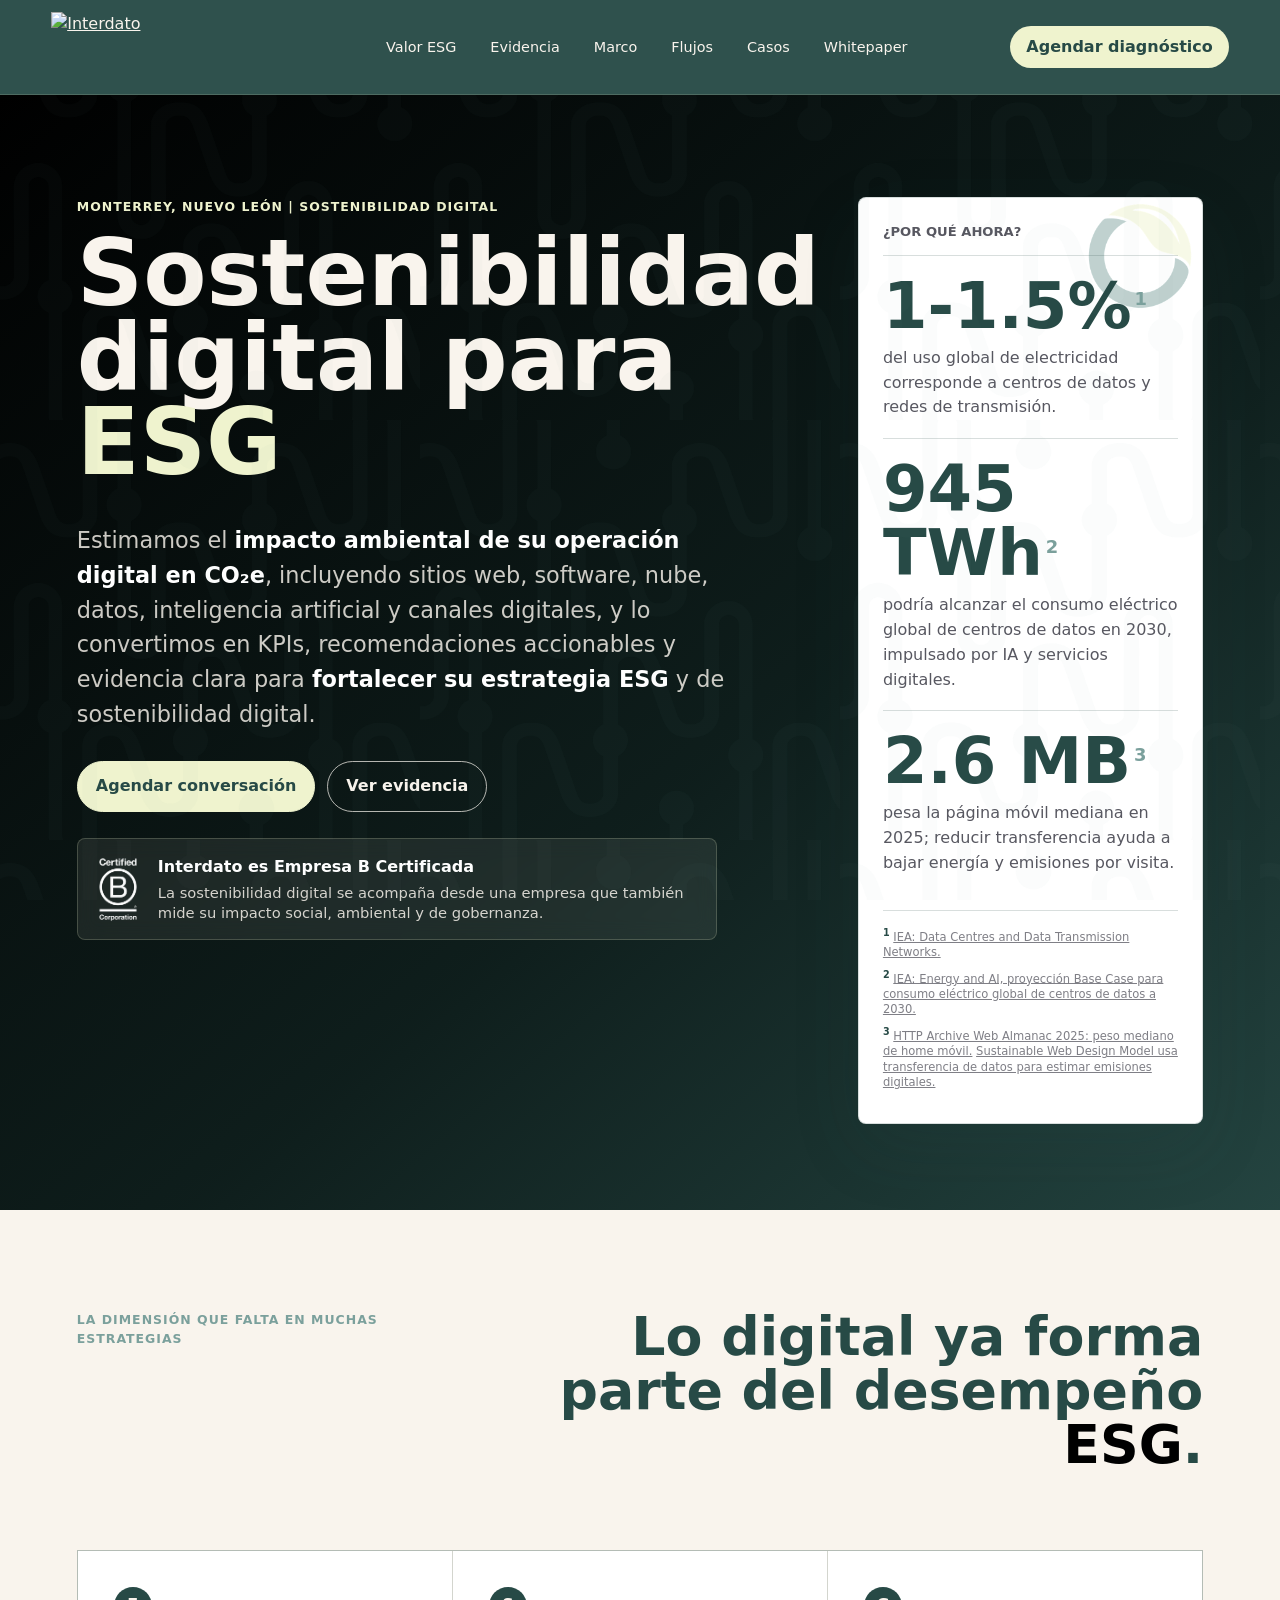
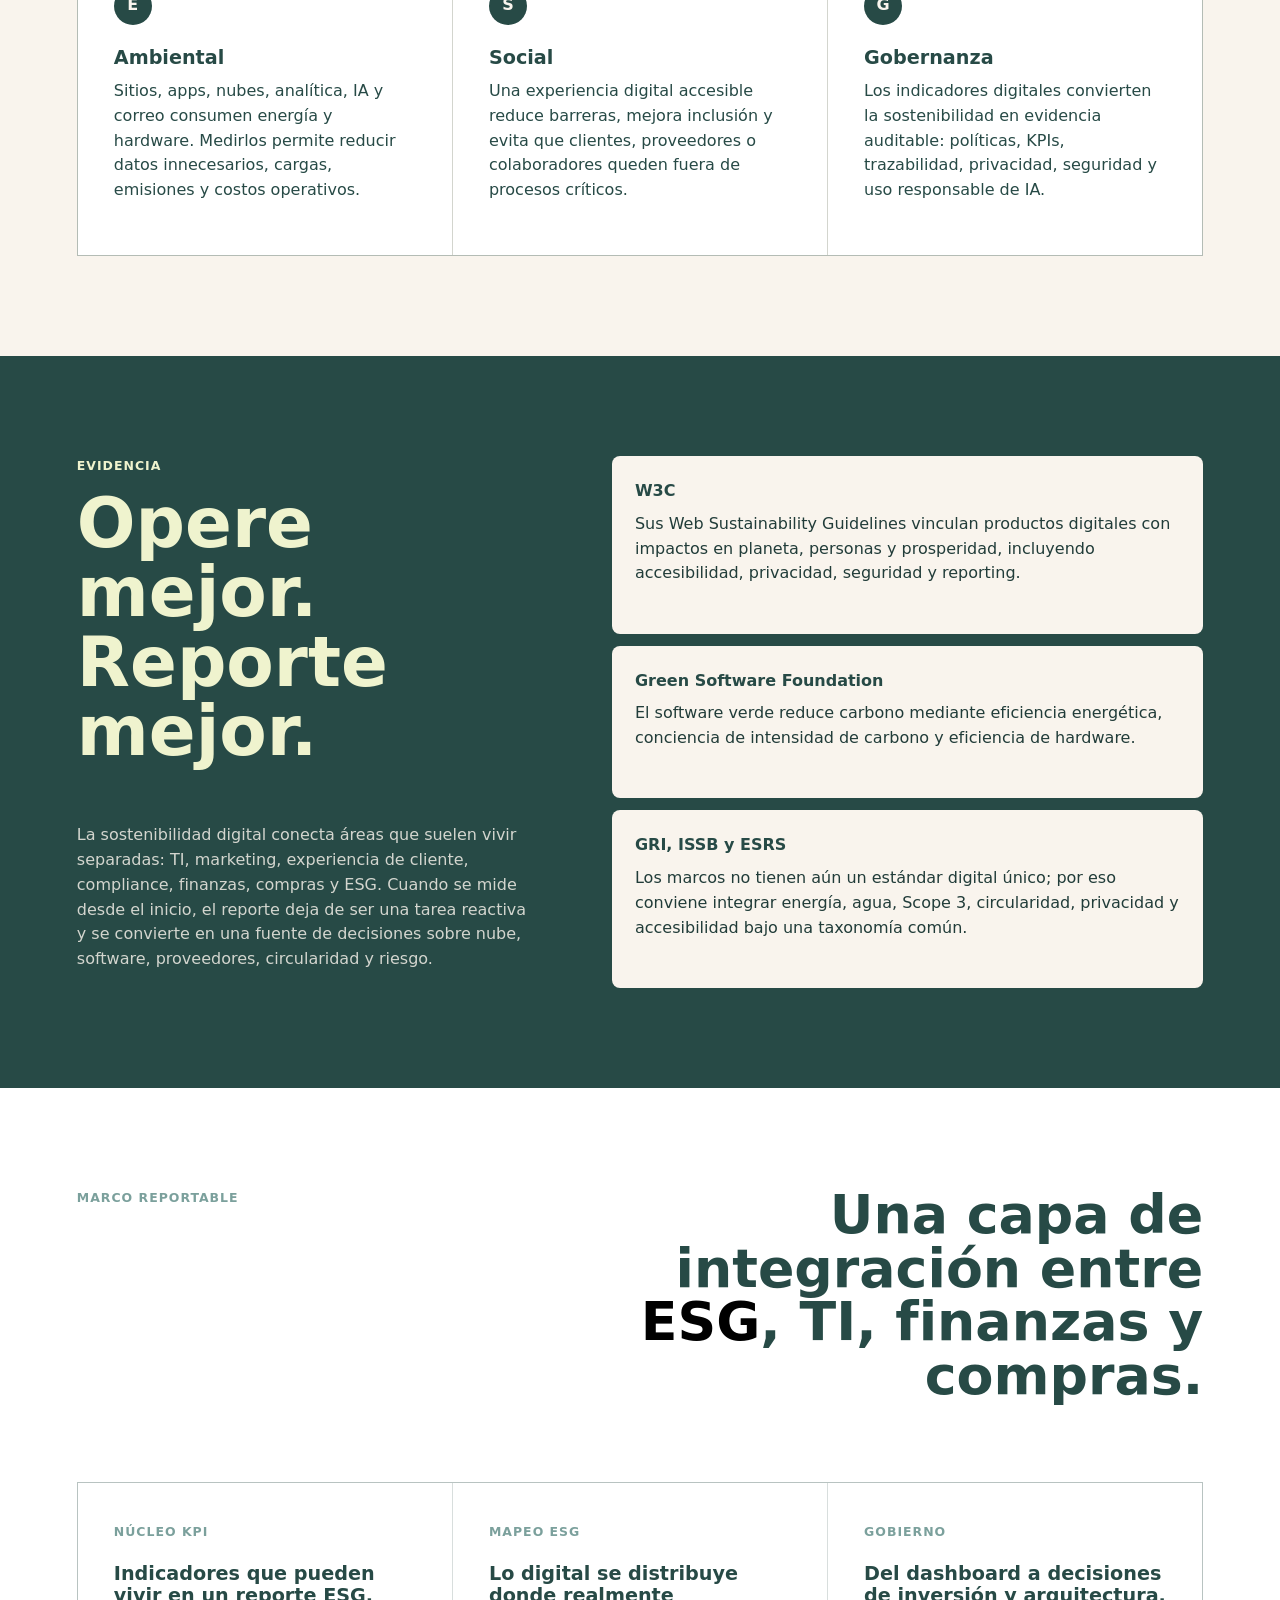
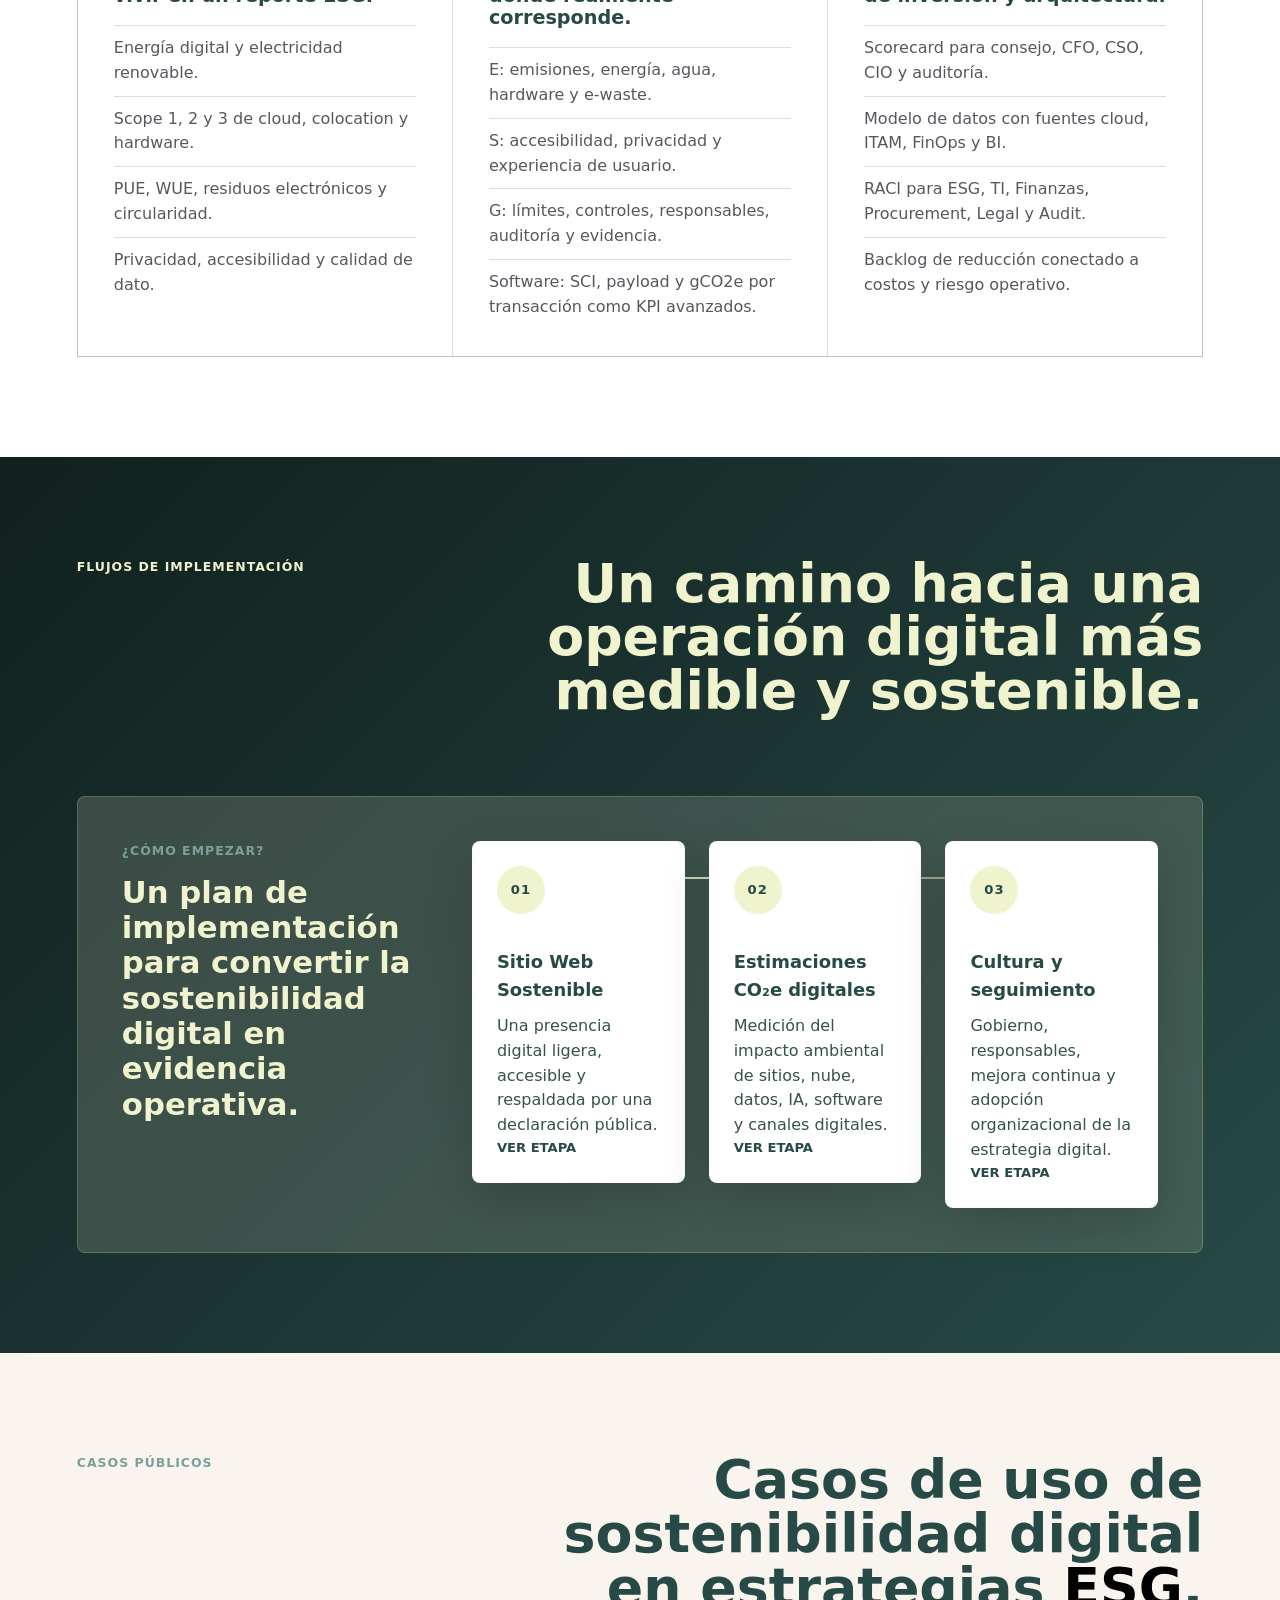
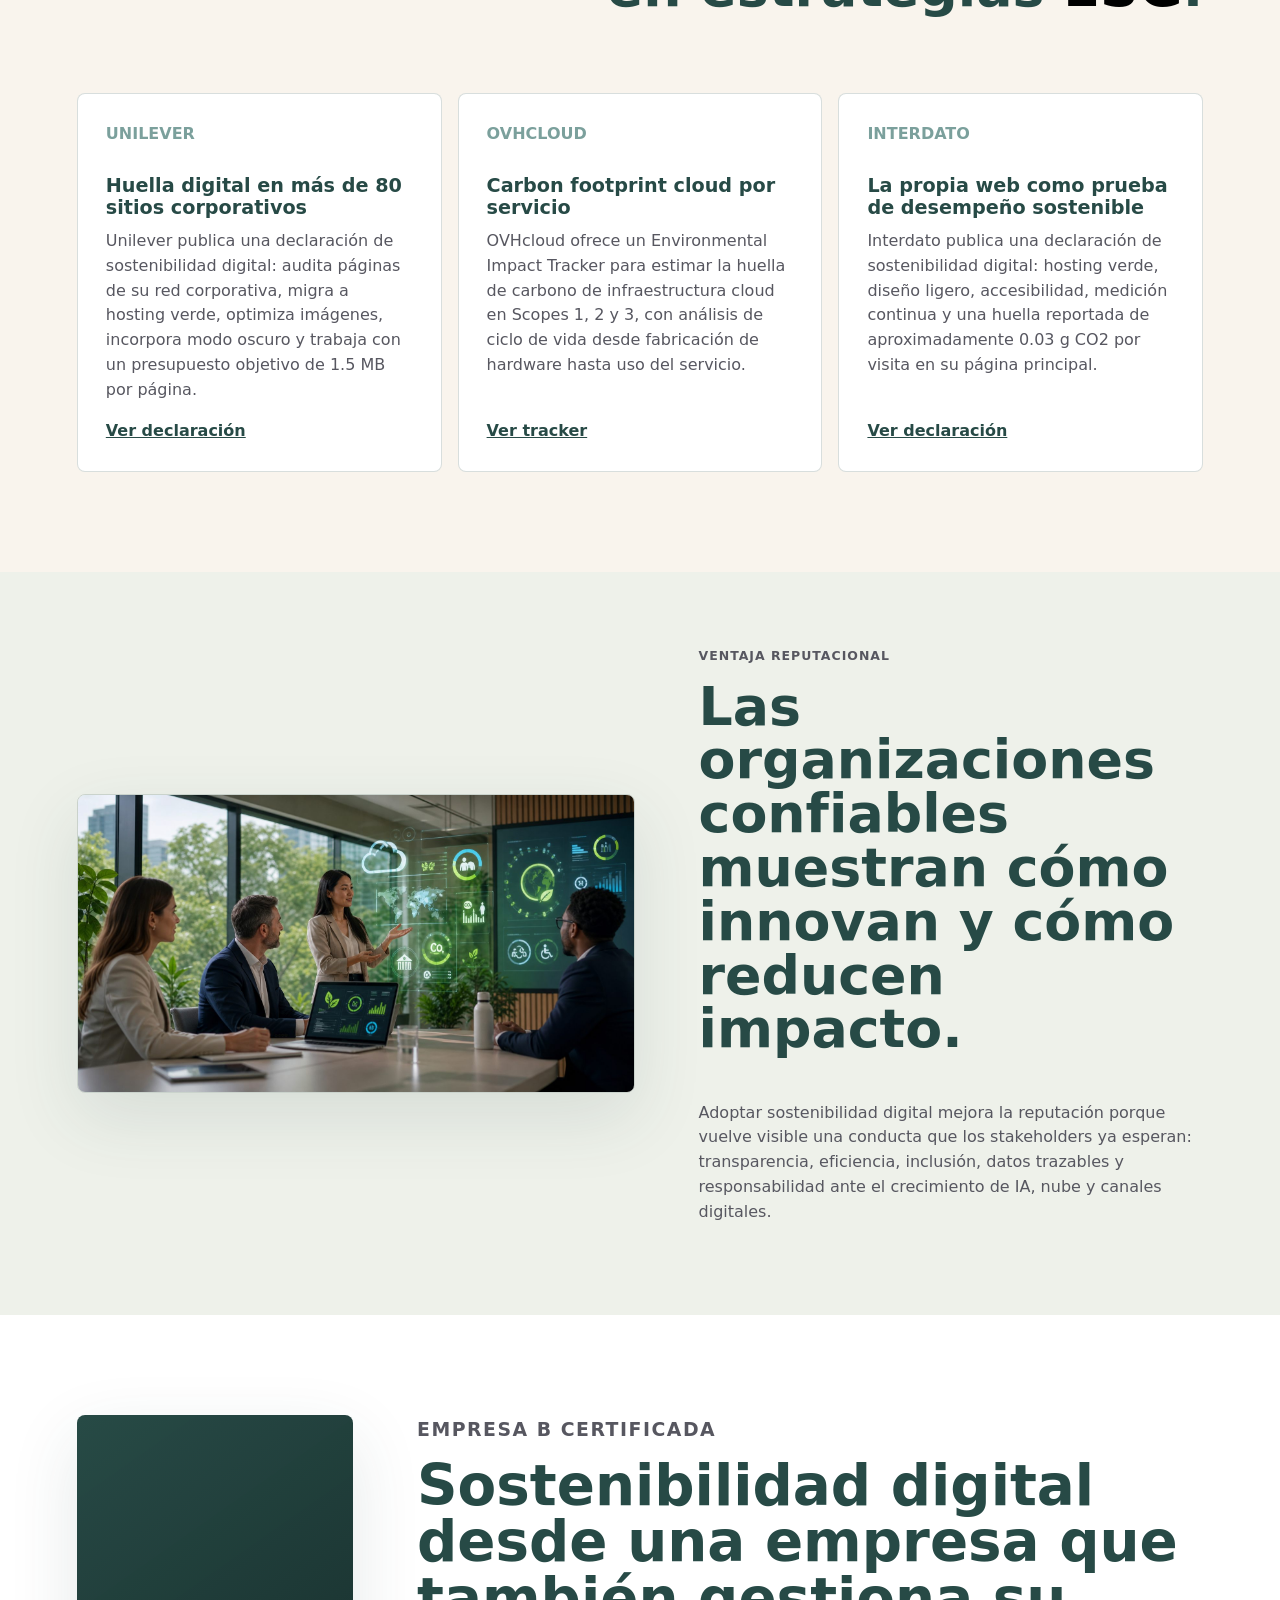
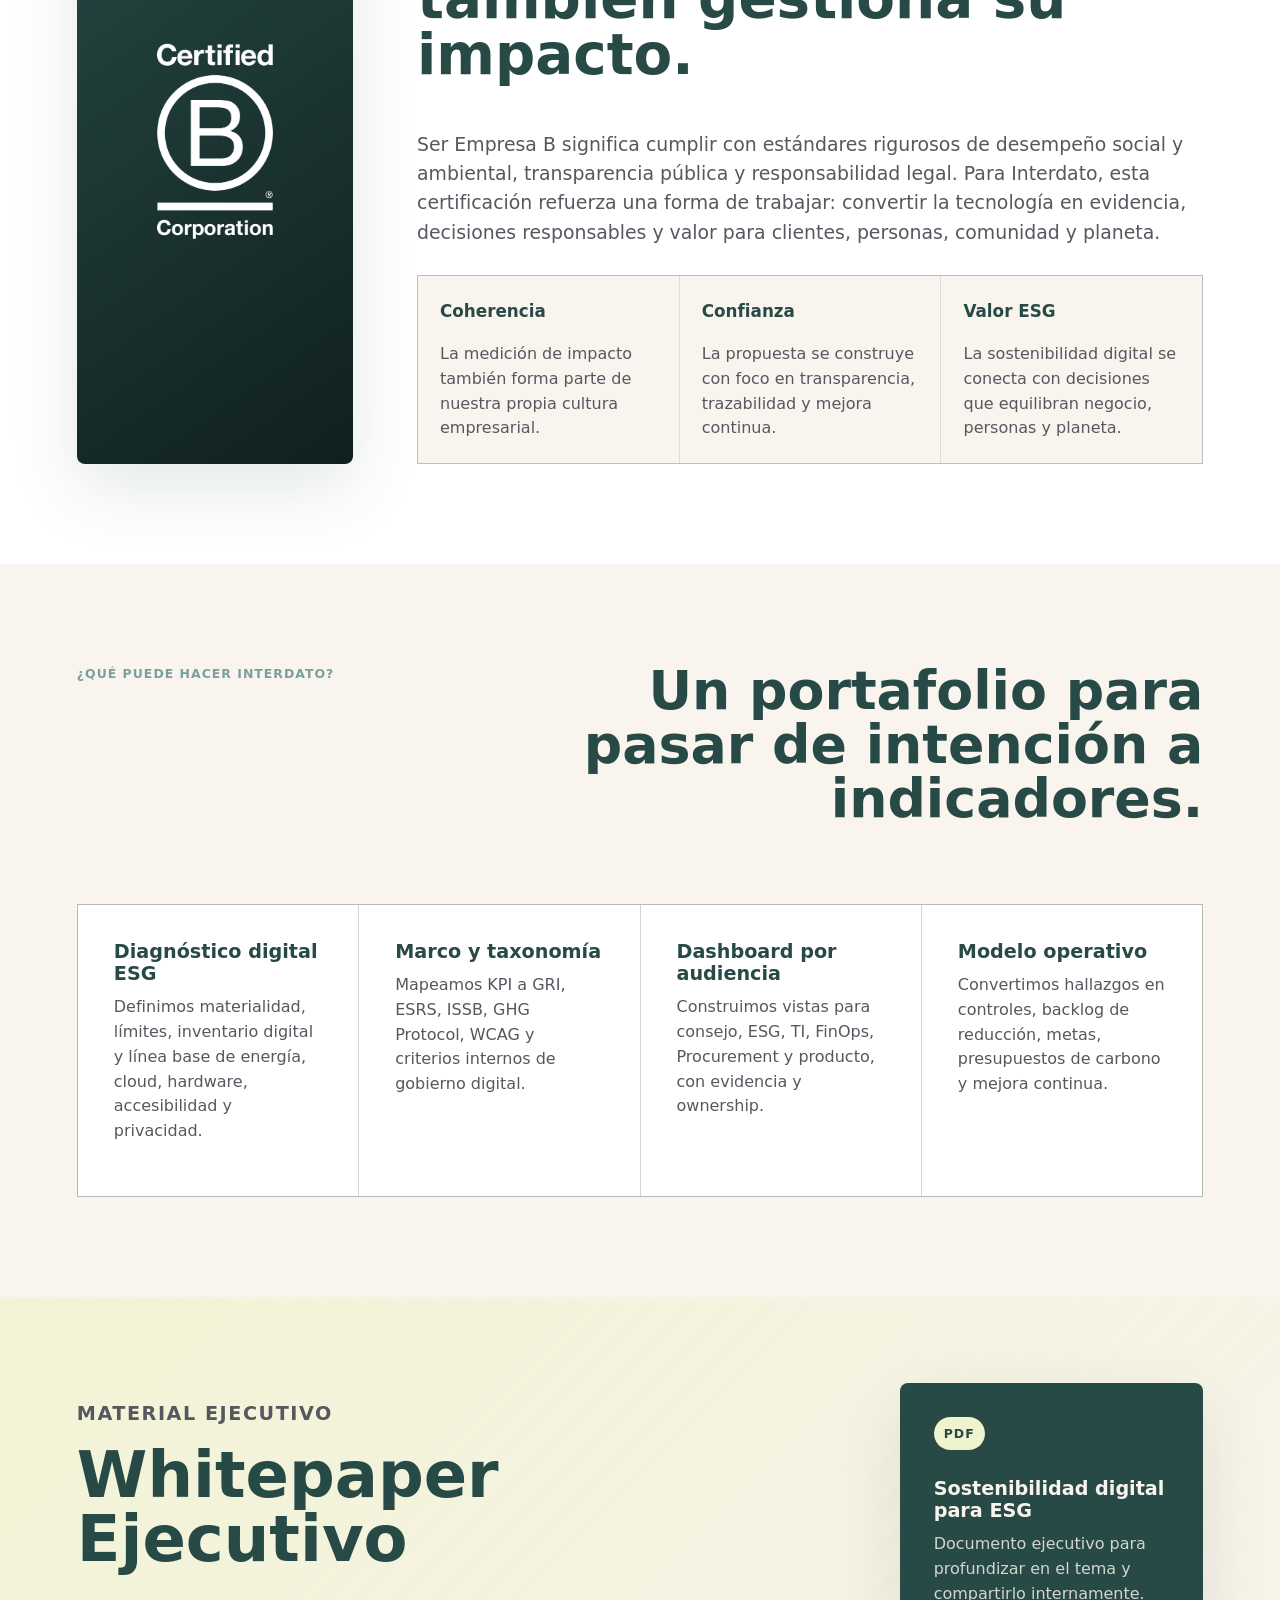
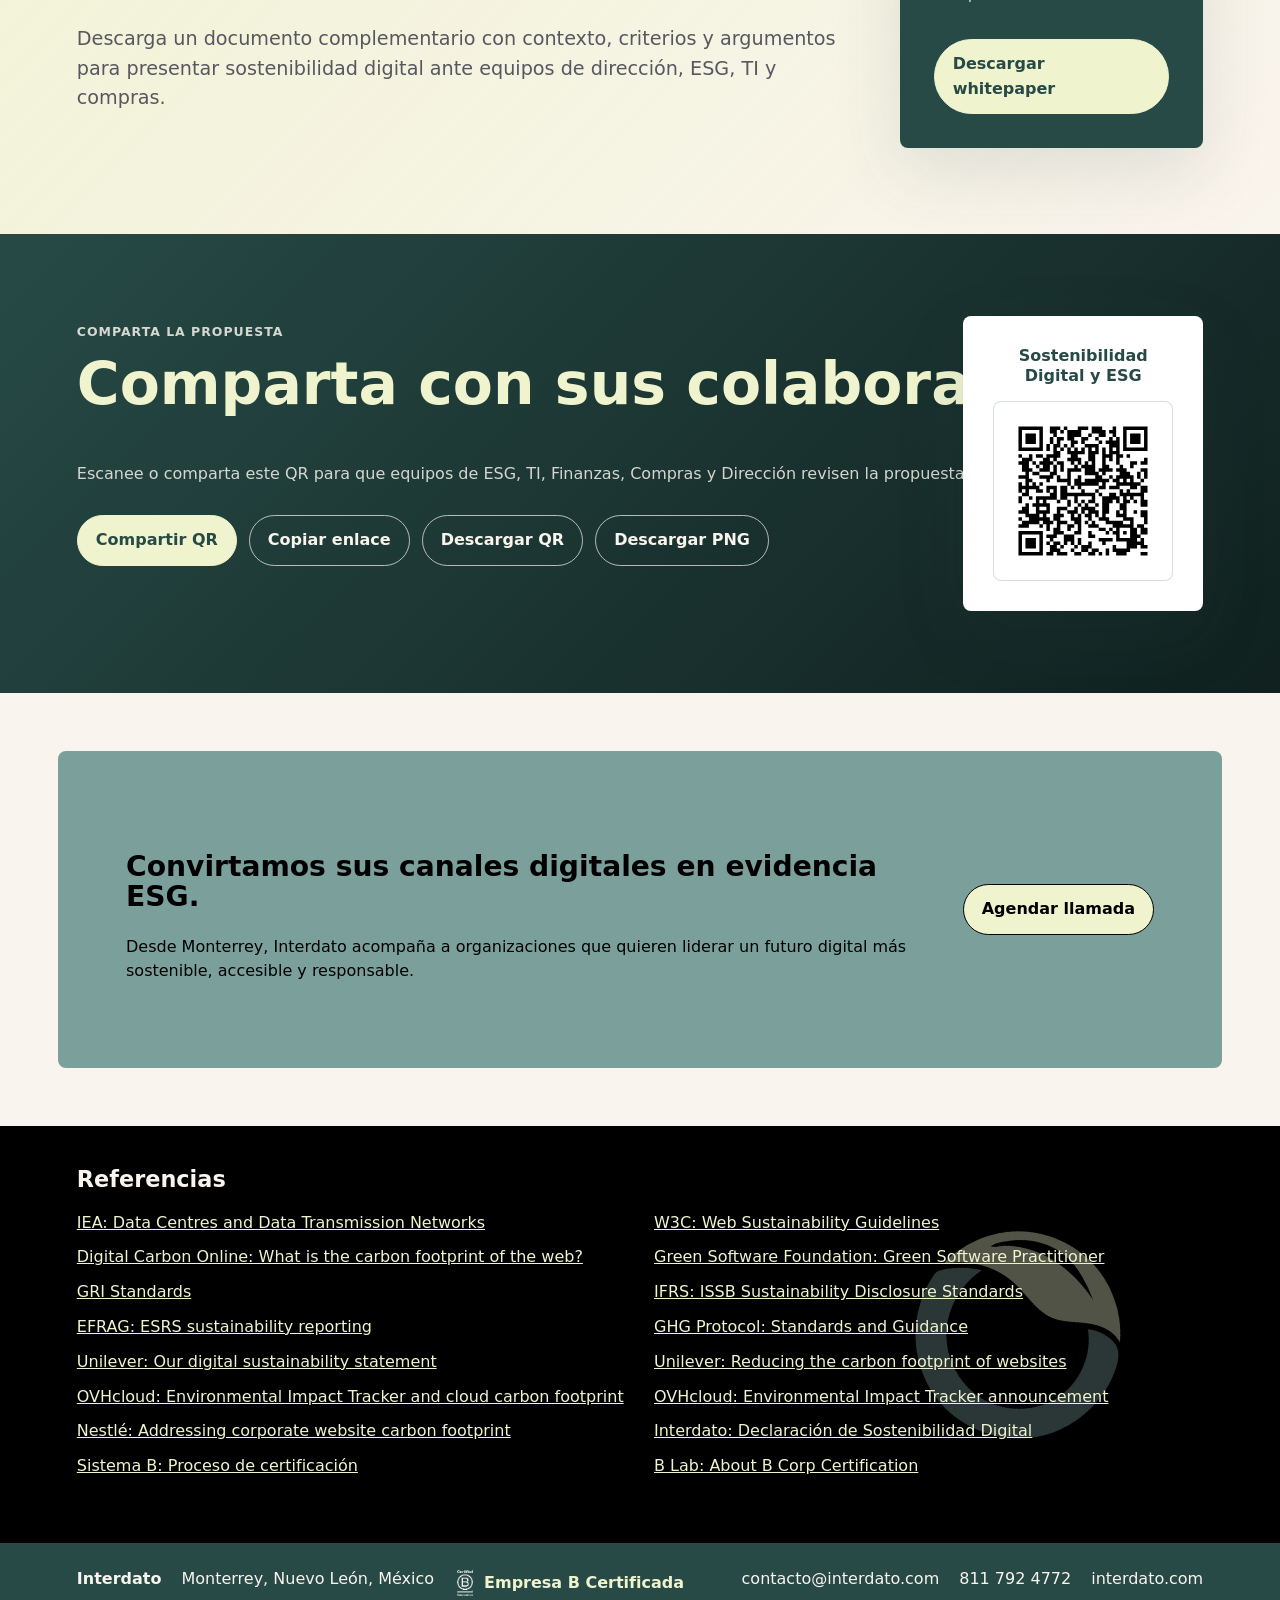
==== index.html @ 4908a3b7 "Update header logo link" ====
<!doctype html>
<html lang="es-MX">
  <head>
    <meta charset="utf-8">
    <meta name="viewport" content="width=device-width, initial-scale=1">
    <title>Interdato | Sostenibilidad digital para ESG</title>
    <meta
      name="description"
      content="Portafolio comercial de Interdato para convertir cloud, software, accesibilidad y datos digitales en KPIs, controles y narrativa ESG."
    >
    <meta name="theme-color" content="#274A46">
    <meta property="og:title" content="Interdato | Sostenibilidad digital para ESG">
    <meta
      property="og:description"
      content="Una capa de datos, controles y narrativa para mejorar reporting ESG, eficiencia digital, accesibilidad y reputación corporativa."
    >
    <meta property="og:type" content="website">
    <meta property="og:url" content="https://interdato-sostenibilidaddigital.github.io/ESG---Sostenibilidad-Digital/">
    <link rel="stylesheet" href="styles.css?v=20260709-bcorp">
  </head>
  <body>
    <header class="site-header">
      <a class="brand" href="https://interdato.com" aria-label="Ir a Interdato.com">
        <img
          src="https://cdn.fastpixel.io/fp/ret_img+v_723a+w_560+h_280+q_lossy+to_webp/interdato.com%2Fwp-content%2Fuploads%2F2025%2F09%2FLogo-Interdato-Header.png"
          alt="Interdato"
          width="140"
          height="70"
        >
      </a>
      <nav aria-label="Secciones principales">
        <a href="#valor">Valor ESG</a>
        <a href="#evidencia">Evidencia</a>
        <a href="#marco">Marco</a>
        <a href="#flujos">Flujos</a>
        <a href="#casos">Casos</a>
        <a href="#whitepaper">Whitepaper</a>
      </nav>
      <a class="header-cta" href="https://link.interdato.com/widget/bookings/agendainterdato" target="_blank" rel="noopener">Agendar diagnóstico</a>
    </header>

    <main id="inicio">
      <section class="hero" aria-labelledby="hero-title">
        <div class="hero-copy">
          <p class="eyebrow">Monterrey, Nuevo León | Sostenibilidad Digital</p>
          <h1 id="hero-title">Sostenibilidad digital para <span class="title-accent">ESG</span></h1>
          <p class="lead">
            Estimamos el <strong>impacto ambiental de su operación digital en CO₂e</strong>,
            incluyendo sitios web, software, nube, datos, inteligencia artificial
            y canales digitales, y lo convertimos en KPIs, recomendaciones
            accionables y evidencia clara para <strong>fortalecer su estrategia ESG</strong> y de
            sostenibilidad digital.
          </p>
          <div class="hero-actions">
            <a class="button primary" href="https://link.interdato.com/widget/bookings/agendainterdato" target="_blank" rel="noopener">Agendar conversación</a>
            <a class="button secondary" href="#evidencia">Ver evidencia</a>
          </div>
          <div class="hero-certification" aria-label="Interdato Empresa B Certificada">
            <img src="assets/branding/logo-b-corp.png" alt="Certified B Corporation" width="52" height="76">
            <div>
              <strong>Interdato es Empresa B Certificada</strong>
              <span>La sostenibilidad digital se acompaña desde una empresa que también mide su impacto social, ambiental y de gobernanza.</span>
            </div>
          </div>
        </div>

        <aside class="impact-panel" aria-label="Indicadores clave">
          <div class="panel-topline">¿Por qué ahora?</div>
          <div class="metric">
            <strong>1-1.5%<sup>1</sup></strong>
            <span>del uso global de electricidad corresponde a centros de datos y redes de transmisión.</span>
          </div>
          <div class="metric">
            <strong>945 TWh<sup>2</sup></strong>
            <span>podría alcanzar el consumo eléctrico global de centros de datos en 2030, impulsado por IA y servicios digitales.</span>
          </div>
          <div class="metric">
            <strong>2.6 MB<sup>3</sup></strong>
            <span>pesa la página móvil mediana en 2025; reducir transferencia ayuda a bajar energía y emisiones por visita.</span>
          </div>
          <div class="metric-sources" aria-label="Fuentes de indicadores">
            <p><sup>1</sup> <a href="https://www.iea.org/energy-system/buildings/data-centres-and-data-transmission-networks" target="_blank" rel="noopener">IEA: Data Centres and Data Transmission Networks.</a></p>
            <p><sup>2</sup> <a href="https://www.iea.org/reports/energy-and-ai/energy-demand-from-ai" target="_blank" rel="noopener">IEA: Energy and AI, proyección Base Case para consumo eléctrico global de centros de datos a 2030.</a></p>
            <p><sup>3</sup> <a href="https://almanac.httparchive.org/en/2025/page-weight" target="_blank" rel="noopener">HTTP Archive Web Almanac 2025: peso mediano de home móvil.</a> <a href="https://sustainablewebdesign.org/estimating-digital-emissions/" target="_blank" rel="noopener">Sustainable Web Design Model usa transferencia de datos para estimar emisiones digitales.</a></p>
          </div>
        </aside>
      </section>

      <section class="section intro" id="valor" aria-labelledby="valor-title">
        <div class="section-heading section-heading-right">
          <p class="eyebrow">La dimensión que falta en muchas estrategias</p>
          <h2 id="valor-title">Lo digital ya forma parte del desempeño <span class="title-accent">ESG</span>.</h2>
        </div>
        <div class="three-columns">
          <article>
            <span class="pillar">E</span>
            <h3>Ambiental</h3>
            <p>
              Sitios, apps, nubes, analítica, IA y correo consumen energía y hardware.
              Medirlos permite reducir datos innecesarios, cargas, emisiones y costos operativos.
            </p>
          </article>
          <article>
            <span class="pillar">S</span>
            <h3>Social</h3>
            <p>
              Una experiencia digital accesible reduce barreras, mejora inclusión y evita que
              clientes, proveedores o colaboradores queden fuera de procesos críticos.
            </p>
          </article>
          <article>
            <span class="pillar">G</span>
            <h3>Gobernanza</h3>
            <p>
              Los indicadores digitales convierten la sostenibilidad en evidencia auditable:
              políticas, KPIs, trazabilidad, privacidad, seguridad y uso responsable de IA.
            </p>
          </article>
        </div>
      </section>

      <section class="section evidence-band" id="evidencia" aria-labelledby="evidencia-title">
        <div class="evidence-copy">
          <p class="eyebrow">Evidencia</p>
          <h2 id="evidencia-title">Opere mejor.<br>Reporte mejor.</h2>
          <p>
            La sostenibilidad digital conecta áreas que suelen vivir separadas: TI, marketing,
            experiencia de cliente, compliance, finanzas, compras y ESG. Cuando se mide desde
            el inicio, el reporte deja de ser una tarea reactiva y se convierte en una fuente
            de decisiones sobre nube, software, proveedores, circularidad y riesgo.
          </p>
        </div>
        <div class="proof-grid">
          <article>
            <strong>W3C</strong>
            <p>
              Sus Web Sustainability Guidelines vinculan productos digitales con impactos en
              planeta, personas y prosperidad, incluyendo accesibilidad, privacidad, seguridad y reporting.
            </p>
          </article>
          <article>
            <strong>Green Software Foundation</strong>
            <p>
              El software verde reduce carbono mediante eficiencia energética,
              conciencia de intensidad de carbono y eficiencia de hardware.
            </p>
          </article>
          <article>
            <strong>GRI, ISSB y ESRS</strong>
            <p>
              Los marcos no tienen aún un estándar digital único; por eso conviene integrar
              energía, agua, Scope 3, circularidad, privacidad y accesibilidad bajo una
              taxonomía común.
            </p>
          </article>
        </div>
      </section>

      <section class="section framework" id="marco" aria-labelledby="marco-title">
        <div class="section-heading section-heading-right">
          <p class="eyebrow">Marco reportable</p>
          <h2 id="marco-title">Una capa de integración entre <span class="title-accent">ESG</span>, TI, finanzas y compras.</h2>
        </div>
        <div class="framework-grid">
          <article>
            <span class="framework-label">Núcleo KPI</span>
            <h3>Indicadores que pueden vivir en un reporte ESG.</h3>
            <ul>
              <li>Energía digital y electricidad renovable.</li>
              <li>Scope 1, 2 y 3 de cloud, colocation y hardware.</li>
              <li>PUE, WUE, residuos electrónicos y circularidad.</li>
              <li>Privacidad, accesibilidad y calidad de dato.</li>
            </ul>
          </article>
          <article>
            <span class="framework-label">Mapeo ESG</span>
            <h3>Lo digital se distribuye donde realmente corresponde.</h3>
            <ul>
              <li>E: emisiones, energía, agua, hardware y e-waste.</li>
              <li>S: accesibilidad, privacidad y experiencia de usuario.</li>
              <li>G: límites, controles, responsables, auditoría y evidencia.</li>
              <li>Software: SCI, payload y gCO2e por transacción como KPI avanzados.</li>
            </ul>
          </article>
          <article>
            <span class="framework-label">Gobierno</span>
            <h3>Del dashboard a decisiones de inversión y arquitectura.</h3>
            <ul>
              <li>Scorecard para consejo, CFO, CSO, CIO y auditoría.</li>
              <li>Modelo de datos con fuentes cloud, ITAM, FinOps y BI.</li>
              <li>RACI para ESG, TI, Finanzas, Procurement, Legal y Audit.</li>
              <li>Backlog de reducción conectado a costos y riesgo operativo.</li>
            </ul>
          </article>
        </div>
      </section>

      <section class="section flow-section" id="flujos" aria-labelledby="flujos-title">
        <div class="section-heading flow-heading section-heading-right">
          <p class="eyebrow">Flujos de implementación</p>
          <h2 id="flujos-title">Un camino hacia una operación digital más medible y sostenible.</h2>
        </div>

        <div class="starter-flow" aria-labelledby="empezar-title">
          <div>
            <p class="eyebrow">¿Cómo empezar?</p>
            <h3 id="empezar-title">Un plan de implementación para convertir la sostenibilidad digital en evidencia operativa.</h3>
          </div>
          <ol class="starter-steps">
            <li class="starter-step">
              <button class="starter-card" type="button" data-open-modal="modal-sitio">
                <span>01</span>
                <h4>Sitio Web Sostenible</h4>
                <p>Una presencia digital ligera, accesible y respaldada por una declaración pública.</p>
                <strong>Ver etapa</strong>
              </button>
            </li>
            <li class="starter-step">
              <button class="starter-card" type="button" data-open-modal="modal-co2e">
                <span>02</span>
                <h4>Estimaciones CO₂e digitales</h4>
                <p>Medición del impacto ambiental de sitios, nube, datos, IA, software y canales digitales.</p>
                <strong>Ver etapa</strong>
              </button>
            </li>
            <li class="starter-step">
              <button class="starter-card" type="button" data-open-modal="modal-cultura">
                <span>03</span>
                <h4>Cultura y seguimiento</h4>
                <p>Gobierno, responsables, mejora continua y adopción organizacional de la estrategia digital.</p>
                <strong>Ver etapa</strong>
              </button>
            </li>
          </ol>
        </div>

        <dialog class="stage-modal" id="modal-sitio" aria-labelledby="modal-sitio-title">
          <button class="modal-close" type="button" data-close-modal aria-label="Cerrar">×</button>
          <span class="modal-kicker">Etapa 01</span>
          <h3 id="modal-sitio-title">Sitio Web Sostenible con declaración de sostenibilidad digital</h3>
          <p>El sitio web se convierte en la primera prueba visible de compromiso: menos peso, mejor accesibilidad, mayor claridad y una declaración pública que explique cómo se gestiona el impacto digital.</p>
          <p class="modal-stat"><strong>Indicador:</strong> Digital Carbon Online estima que el tráfico web global genera entre 4.74 y 42.11 millones de toneladas CO₂e al año; en sus páginas evaluadas, el promedio va de 0.296 a 0.382 g CO₂e por visita.</p>
          <div class="modal-grid">
            <div>
              <strong>Entregables</strong>
              <ul>
                <li>Diagnóstico de peso, desempeño y accesibilidad.</li>
                <li>Lectura de materialidad: impactos, riesgos y oportunidades digitales visibles en el sitio.</li>
                <li>Backlog de optimización para contenido, imágenes y experiencia.</li>
                <li>Declaración pública de sostenibilidad digital.</li>
              </ul>
            </div>
            <div>
              <strong>Referencias</strong>
              <ul>
                <li><a href="https://www.w3.org/TR/web-sustainability-guidelines/" target="_blank" rel="noopener">W3C Web Sustainability Guidelines</a></li>
                <li><a href="https://sustainablewebdesign.org/estimating-digital-emissions/" target="_blank" rel="noopener">Sustainable Web Design Model</a></li>
                <li><a href="https://www.digitalcarbon.online/what-is-the-carbon-footprint-of-the-web/" target="_blank" rel="noopener">Digital Carbon Online: carbon footprint of the web</a></li>
              </ul>
            </div>
          </div>
        </dialog>

        <dialog class="stage-modal" id="modal-co2e" aria-labelledby="modal-co2e-title">
          <button class="modal-close" type="button" data-close-modal aria-label="Cerrar">×</button>
          <span class="modal-kicker">Etapa 02</span>
          <h3 id="modal-co2e-title">Estimaciones de impacto CO₂e de actividades digitales</h3>
          <p>La operación digital se traduce en indicadores: sitios web, software, nube, datos, inteligencia artificial y canales digitales se convierten en estimaciones CO₂e y oportunidades priorizadas.</p>
          <div class="modal-grid">
            <div>
              <strong>Entregables</strong>
              <ul>
                <li>Inventario de activos y actividades digitales.</li>
                <li>Límites y taxonomía para cloud, software, hardware, proveedores y canales digitales.</li>
                <li>Conectores de datos para energía, transferencia, accesibilidad, privacidad y FinOps.</li>
                <li>Motor de cálculo alineado a GHG Protocol, SCI, reglas internas y trazabilidad metodológica.</li>
                <li>Estimaciones CO₂e por canal, servicio o flujo.</li>
                <li>KPIs ejecutivos y recomendaciones accionables.</li>
              </ul>
            </div>
            <div>
              <strong>Referencias</strong>
              <ul>
                <li><a href="https://learn.greensoftware.foundation/introduction/" target="_blank" rel="noopener">Green Software Foundation</a></li>
                <li><a href="https://ghgprotocol.org/standards-guidance" target="_blank" rel="noopener">GHG Protocol</a></li>
              </ul>
            </div>
          </div>
        </dialog>

        <dialog class="stage-modal" id="modal-cultura" aria-labelledby="modal-cultura-title">
          <button class="modal-close" type="button" data-close-modal aria-label="Cerrar">×</button>
          <span class="modal-kicker">Etapa 03</span>
          <h3 id="modal-cultura-title">Cultura organizacional y seguimiento a la estrategia</h3>
          <p>La sostenibilidad digital deja de ser un diagnóstico aislado y se integra en la operación: responsables, seguimiento, decisiones de arquitectura, compras, contenido, datos y mejora continua.</p>
          <div class="modal-grid">
            <div>
              <strong>Entregables</strong>
              <ul>
                <li>Modelo de gobierno y responsables por audiencia.</li>
                <li>Tablero de seguimiento para ESG, TI y dirección.</li>
                <li>Comité operativo para convertir KPIs en backlog, decisiones y objetivos de mejora.</li>
                <li>Estrategia de depuración digital para reducir activos, contenidos y datos innecesarios.</li>
                <li>Ritual operativo para revisar avances y nuevas oportunidades.</li>
              </ul>
            </div>
            <div>
              <strong>Referencias</strong>
              <ul>
                <li><a href="https://www.globalreporting.org/standards/" target="_blank" rel="noopener">GRI Standards</a></li>
                <li><a href="https://www.ifrs.org/sustainability/knowledge-hub/introduction-to-issb-and-ifrs-sustainability-disclosure-standards/" target="_blank" rel="noopener">ISSB Sustainability Disclosure Standards</a></li>
              </ul>
            </div>
          </div>
        </dialog>
      </section>

      <section class="section cases" id="casos" aria-labelledby="casos-title">
        <div class="section-heading section-heading-right">
          <p class="eyebrow">Casos públicos</p>
          <h2 id="casos-title">Casos de uso de sostenibilidad digital en estrategias <span class="title-accent">ESG</span>.</h2>
        </div>
        <div class="case-list">
          <article>
            <div class="case-meta">Unilever</div>
            <h3>Huella digital en más de 80 sitios corporativos</h3>
            <p>
              Unilever publica una declaración de sostenibilidad digital: audita páginas
              de su red corporativa, migra a hosting verde, optimiza imágenes, incorpora
              modo oscuro y trabaja con un presupuesto objetivo de 1.5 MB por página.
            </p>
            <a href="https://notices.unilever.com/corporate/en/sustainability/" target="_blank" rel="noopener">Ver declaración</a>
          </article>
          <article>
            <div class="case-meta">OVHcloud</div>
            <h3>Carbon footprint cloud por servicio</h3>
            <p>
              OVHcloud ofrece un Environmental Impact Tracker para estimar la huella de
              carbono de infraestructura cloud en Scopes 1, 2 y 3, con análisis de ciclo
              de vida desde fabricación de hardware hasta uso del servicio.
            </p>
            <a href="https://www.ovhcloud.com/en/about-us/environmental-impact-tracker/" target="_blank" rel="noopener">Ver tracker</a>
          </article>
          <article>
            <div class="case-meta">Interdato</div>
            <h3>La propia web como prueba de desempeño sostenible</h3>
            <p>
              Interdato publica una declaración de sostenibilidad digital: hosting verde,
              diseño ligero, accesibilidad, medición continua y una huella reportada de
              aproximadamente 0.03 g CO2 por visita en su página principal.
            </p>
            <a href="https://interdato.com/sostenibilidaddigital/" target="_blank" rel="noopener">Ver declaración</a>
          </article>
        </div>
      </section>

      <section class="visual-proof" aria-label="Portafolio Interdato">
        <img
          src="assets/reputacion-digital-esg.jpg"
          alt="Equipo corporativo revisando indicadores ESG de sostenibilidad digital"
          loading="lazy"
          width="1717"
          height="916"
        >
        <div>
          <p class="eyebrow">Ventaja reputacional</p>
          <h2>Las organizaciones confiables muestran cómo innovan y cómo reducen impacto.</h2>
          <p>
            Adoptar sostenibilidad digital mejora la reputación porque vuelve visible una
            conducta que los stakeholders ya esperan: transparencia, eficiencia, inclusión,
            datos trazables y responsabilidad ante el crecimiento de IA, nube y canales digitales.
          </p>
        </div>
      </section>

      <section class="section bcorp-section" aria-labelledby="bcorp-title">
        <div class="bcorp-mark">
          <img src="assets/branding/logo-b-corp.png" alt="Certified B Corporation" width="150" height="220" loading="lazy">
        </div>
        <div class="bcorp-copy">
          <p class="eyebrow">Empresa B Certificada</p>
          <h2 id="bcorp-title">Sostenibilidad digital desde una empresa que también gestiona su impacto.</h2>
          <p>
            Ser Empresa B significa cumplir con estándares rigurosos de desempeño social y ambiental,
            transparencia pública y responsabilidad legal. Para Interdato, esta certificación refuerza
            una forma de trabajar: convertir la tecnología en evidencia, decisiones responsables y valor
            para clientes, personas, comunidad y planeta.
          </p>
          <div class="bcorp-principles" aria-label="Lo que Empresa B aporta a la propuesta">
            <article>
              <strong>Coherencia</strong>
              <span>La medición de impacto también forma parte de nuestra propia cultura empresarial.</span>
            </article>
            <article>
              <strong>Confianza</strong>
              <span>La propuesta se construye con foco en transparencia, trazabilidad y mejora continua.</span>
            </article>
            <article>
              <strong>Valor ESG</strong>
              <span>La sostenibilidad digital se conecta con decisiones que equilibran negocio, personas y planeta.</span>
            </article>
          </div>
        </div>
      </section>

      <section class="section offer" aria-labelledby="offer-title">
        <div class="section-heading section-heading-right">
          <p class="eyebrow">¿Qué puede hacer Interdato?</p>
          <h2 id="offer-title">Un portafolio para pasar de intención a indicadores.</h2>
        </div>
        <div class="offer-grid">
          <article>
            <h3>Diagnóstico digital ESG</h3>
            <p>Definimos materialidad, límites, inventario digital y línea base de energía, cloud, hardware, accesibilidad y privacidad.</p>
          </article>
          <article>
            <h3>Marco y taxonomía</h3>
            <p>Mapeamos KPI a GRI, ESRS, ISSB, GHG Protocol, WCAG y criterios internos de gobierno digital.</p>
          </article>
          <article>
            <h3>Dashboard por audiencia</h3>
            <p>Construimos vistas para consejo, ESG, TI, FinOps, Procurement y producto, con evidencia y ownership.</p>
          </article>
          <article>
            <h3>Modelo operativo</h3>
            <p>Convertimos hallazgos en controles, backlog de reducción, metas, presupuestos de carbono y mejora continua.</p>
          </article>
        </div>
      </section>

      <section class="whitepaper-section" id="whitepaper" aria-labelledby="whitepaper-title">
        <div class="whitepaper-copy">
          <p class="eyebrow">Material ejecutivo</p>
          <h2 id="whitepaper-title">Whitepaper Ejecutivo</h2>
          <p>
            Descarga un documento complementario con contexto, criterios y argumentos
            para presentar sostenibilidad digital ante equipos de dirección, ESG, TI y compras.
          </p>
        </div>
        <div class="whitepaper-panel">
          <span>PDF</span>
          <h3>Sostenibilidad digital para ESG</h3>
          <p>Documento ejecutivo para profundizar en el tema y compartirlo internamente.</p>
          <a class="button primary" href="assets/whitepaper-ejecutivo.pdf" download="whitepaper-ejecutivo-sostenibilidad-digital-esg.pdf">Descargar whitepaper</a>
        </div>
      </section>

      <section class="qr-share" aria-labelledby="qr-title-section">
        <div class="qr-copy">
          <p class="eyebrow">Comparta la propuesta</p>
          <h2 id="qr-title-section">Comparta con sus colaboradores.</h2>
          <p class="qr-intro">Escanee o comparta este QR para que equipos de ESG, TI, Finanzas, Compras y Dirección revisen la propuesta desde cualquier dispositivo.</p>
          <div class="qr-actions" aria-label="Acciones para compartir">
            <button class="button primary" type="button" data-share-qr>Compartir QR</button>
            <button class="button secondary" type="button" data-copy-link>Copiar enlace</button>
            <a class="button secondary" href="assets/qr-code.svg" download="interdato-sostenibilidad-digital-qr.svg">Descargar QR</a>
            <a class="button secondary" href="assets/qr-code.png" download="interdato-sostenibilidad-digital-qr.png">Descargar PNG</a>
          </div>
          <p class="share-status" data-share-status aria-live="polite"></p>
        </div>
        <figure class="qr-card">
          <figcaption>Sostenibilidad Digital y ESG</figcaption>
          <img
            src="assets/qr-code.svg"
            alt="Código QR para abrir la landing de Sostenibilidad Digital ESG de Interdato"
            width="220"
            height="220"
            loading="lazy"
          >
        </figure>
      </section>

      <section class="cta-section" aria-labelledby="cta-title">
        <div>
          <p class="eyebrow">Para empresas pioneras del norte de México</p>
          <h2 id="cta-title">Convirtamos sus canales digitales en evidencia <span class="title-accent">ESG</span>.</h2>
          <p>
            Desde Monterrey, Interdato acompaña a organizaciones que quieren liderar
            un futuro digital más sostenible, accesible y responsable.
          </p>
        </div>
        <a class="button primary dark" href="https://link.interdato.com/widget/bookings/agendainterdato" target="_blank" rel="noopener">Agendar llamada</a>
      </section>

      <section class="references" aria-labelledby="referencias-title">
        <h2 id="referencias-title">Referencias</h2>
        <ul>
          <li><a href="https://www.iea.org/energy-system/buildings/data-centres-and-data-transmission-networks" target="_blank" rel="noopener">IEA: Data Centres and Data Transmission Networks</a></li>
          <li><a href="https://www.w3.org/TR/web-sustainability-guidelines/" target="_blank" rel="noopener">W3C: Web Sustainability Guidelines</a></li>
          <li><a href="https://www.digitalcarbon.online/what-is-the-carbon-footprint-of-the-web/" target="_blank" rel="noopener">Digital Carbon Online: What is the carbon footprint of the web?</a></li>
          <li><a href="https://learn.greensoftware.foundation/introduction/" target="_blank" rel="noopener">Green Software Foundation: Green Software Practitioner</a></li>
          <li><a href="https://www.globalreporting.org/standards/" target="_blank" rel="noopener">GRI Standards</a></li>
          <li><a href="https://www.ifrs.org/sustainability/knowledge-hub/introduction-to-issb-and-ifrs-sustainability-disclosure-standards/" target="_blank" rel="noopener">IFRS: ISSB Sustainability Disclosure Standards</a></li>
          <li><a href="https://www.efrag.org/en/sustainability-reporting" target="_blank" rel="noopener">EFRAG: ESRS sustainability reporting</a></li>
          <li><a href="https://ghgprotocol.org/standards-guidance" target="_blank" rel="noopener">GHG Protocol: Standards and Guidance</a></li>
          <li><a href="https://notices.unilever.com/corporate/en/sustainability/" target="_blank" rel="noopener">Unilever: Our digital sustainability statement</a></li>
          <li><a href="https://www.unilever.com/news/news-search/2023/how-were-reducing-the-carbon-footprint-of-our-websites/" target="_blank" rel="noopener">Unilever: Reducing the carbon footprint of websites</a></li>
          <li><a href="https://www.ovhcloud.com/en/about-us/environmental-impact-tracker/" target="_blank" rel="noopener">OVHcloud: Environmental Impact Tracker and cloud carbon footprint</a></li>
          <li><a href="https://corporate.ovhcloud.com/en/newsroom/news/environmental-impact-tracker/" target="_blank" rel="noopener">OVHcloud: Environmental Impact Tracker announcement</a></li>
          <li><a href="https://www.nestle.com/info/website-carbon-footprint" target="_blank" rel="noopener">Nestlé: Addressing corporate website carbon footprint</a></li>
          <li><a href="https://interdato.com/sostenibilidaddigital/" target="_blank" rel="noopener">Interdato: Declaración de Sostenibilidad Digital</a></li>
          <li><a href="https://www.sistemab.org/proceso-de-certificacion/" target="_blank" rel="noopener">Sistema B: Proceso de certificación</a></li>
          <li><a href="https://www.bcorporation.net/certification/" target="_blank" rel="noopener">B Lab: About B Corp Certification</a></li>
        </ul>
      </section>
    </main>

    <footer class="site-footer">
      <div>
        <strong>Interdato</strong>
        <span>Monterrey, Nuevo León, México</span>
        <span class="footer-bcorp">
          <img src="assets/branding/logo-b-corp.png" alt="Certified B Corporation" width="22" height="32" loading="lazy">
          Empresa B Certificada
        </span>
      </div>
      <div>
        <a href="mailto:contacto@interdato.com">contacto@interdato.com</a>
        <a href="tel:+528117924772">811 792 4772</a>
        <a href="https://interdato.com" target="_blank" rel="noopener">interdato.com</a>
      </div>
    </footer>
    <script>
      (() => {
        const pageUrl = "https://interdato-sostenibilidaddigital.github.io/ESG---Sostenibilidad-Digital/";
        const shareButton = document.querySelector("[data-share-qr]");
        const copyButton = document.querySelector("[data-copy-link]");
        const status = document.querySelector("[data-share-status]");
        const modalButtons = document.querySelectorAll("[data-open-modal]");
        const stageModals = document.querySelectorAll(".stage-modal");
        let activeModalTrigger = null;

        const setStatus = (message) => {
          if (status) status.textContent = message;
        };

        modalButtons.forEach((button) => {
          button.addEventListener("click", () => {
            const modal = document.getElementById(button.dataset.openModal);
            if (!modal) return;

            activeModalTrigger = button;
            if (typeof modal.showModal === "function") {
              modal.showModal();
            } else {
              modal.setAttribute("open", "");
            }
          });
        });

        stageModals.forEach((modal) => {
          modal.addEventListener("click", (event) => {
            if (event.target === modal) modal.close();
          });

          modal.addEventListener("close", () => {
            activeModalTrigger?.focus();
            activeModalTrigger = null;
          });
        });

        document.querySelectorAll("[data-close-modal]").forEach((button) => {
          button.addEventListener("click", () => {
            button.closest("dialog")?.close();
          });
        });

        copyButton?.addEventListener("click", async () => {
          try {
            await navigator.clipboard.writeText(pageUrl);
            setStatus("Enlace copiado.");
          } catch {
            setStatus("No se pudo copiar automáticamente. Seleccione la URL debajo del QR.");
          }
        });

        shareButton?.addEventListener("click", async () => {
          try {
            const response = await fetch("assets/qr-code.svg");
            const blob = await response.blob();
            const file = new File([blob], "interdato-sostenibilidad-digital-qr.svg", {
              type: "image/svg+xml"
            });
            const payloadWithFile = {
              title: "Interdato | Sostenibilidad digital para ESG",
              text: "Comparta esta propuesta de sostenibilidad digital ESG.",
              url: pageUrl,
              files: [file]
            };

            if (navigator.canShare?.({ files: [file] })) {
              await navigator.share(payloadWithFile);
              setStatus("QR compartido.");
              return;
            }

            if (navigator.share) {
              await navigator.share({
                title: payloadWithFile.title,
                text: payloadWithFile.text,
                url: pageUrl
              });
              setStatus("Enlace compartido.");
              return;
            }

            await navigator.clipboard.writeText(pageUrl);
            setStatus("Su navegador no permite compartir directamente; enlace copiado.");
          } catch {
            setStatus("No se pudo abrir el menú de compartir. Puede descargar el QR o copiar el enlace.");
          }
        });
      })();
    </script>
  </body>
</html>
---- styles.css ----
:root {
  --ink: #000000;
  --deep: #274a46;
  --sage: #7ba09c;
  --cream: #f9f4ed;
  --lime: #eff3ce;
  --mist: #eef1ea;
  --paper: #ffffff;
  --muted: #575760;
  --line: rgba(39, 74, 70, 0.18);
  --shadow: 0 24px 70px rgba(39, 74, 70, 0.12);
}

* {
  box-sizing: border-box;
}

html {
  scroll-behavior: smooth;
}

body {
  margin: 0;
  color: var(--deep);
  background: var(--cream);
  font-family: Inter, ui-sans-serif, system-ui, -apple-system, BlinkMacSystemFont, "Segoe UI", Arial, sans-serif;
  line-height: 1.55;
}

body::before {
  position: fixed;
  inset: 0;
  z-index: 18;
  background-image: url("assets/branding/interdato-pattern.png");
  background-position: top left;
  background-repeat: repeat;
  background-size: 420px auto;
  content: "";
  opacity: 0.09;
  pointer-events: none;
}

img {
  max-width: 100%;
  height: auto;
}

a {
  color: inherit;
}

.hero,
.whitepaper-section,
.cta-section {
  position: relative;
  overflow: hidden;
  isolation: isolate;
}

.hero > *,
.whitepaper-section > *,
.cta-section > * {
  position: relative;
  z-index: 1;
}

.site-header {
  position: sticky;
  top: 0;
  z-index: 20;
  display: grid;
  grid-template-columns: auto 1fr auto;
  align-items: center;
  gap: 28px;
  padding: 12px clamp(18px, 4vw, 56px);
  background: rgba(39, 74, 70, 0.96);
  color: var(--cream);
  border-bottom: 1px solid rgba(239, 243, 206, 0.16);
  backdrop-filter: blur(14px);
}

.brand {
  display: inline-flex;
  width: 232px;
}

.brand img {
  display: block;
}

nav {
  display: flex;
  justify-content: center;
  gap: clamp(14px, 3vw, 34px);
  font-size: 0.9rem;
}

nav a,
.header-cta,
.site-footer a {
  text-decoration: none;
}

nav a:hover,
.site-footer a:hover {
  color: var(--lime);
}

.header-cta {
  justify-self: end;
  padding: 9px 16px;
  color: var(--deep);
  background: var(--lime);
  border-radius: 999px;
  font-weight: 700;
  transition: transform 160ms ease;
}

.header-cta:hover {
  color: var(--deep);
  transform: scale(1.06);
}

.hero {
  display: grid;
  grid-template-columns: minmax(0, 1.35fr) minmax(300px, 0.65fr);
  gap: clamp(28px, 5vw, 72px);
  align-items: start;
  padding: clamp(56px, 8vw, 110px) clamp(20px, 6vw, 88px) clamp(42px, 7vw, 86px);
  background:
    linear-gradient(140deg, rgba(0, 0, 0, 0.96), rgba(15, 31, 29, 0.96) 58%, rgba(39, 74, 70, 0.92)),
    var(--ink);
}

.hero::before {
  position: absolute;
  inset: 0;
  z-index: 0;
  background: url("assets/branding/interdato-pattern.png") right -10vw top -12vw / min(94vw, 960px) auto no-repeat;
  content: "";
  display: none;
  opacity: 0;
  pointer-events: none;
}

.hero-copy {
  max-width: 820px;
}

.hero .eyebrow {
  color: var(--lime);
}

.hero h1 {
  color: var(--cream);
}

.hero .title-accent {
  color: var(--lime);
}

.hero .lead {
  color: rgba(249, 244, 237, 0.82);
}

.hero .lead strong {
  color: var(--paper);
}

.eyebrow {
  margin: 0 0 14px;
  color: var(--sage);
  font-size: 0.78rem;
  font-weight: 800;
  text-transform: uppercase;
  letter-spacing: 0.08em;
}

h1,
h2,
h3,
p {
  margin-top: 0;
}

h1 {
  max-width: 920px;
  margin-bottom: 38px;
  color: var(--deep);
  font-size: clamp(2.8rem, 7.2vw, 6.8rem);
  line-height: 0.92;
  letter-spacing: 0;
}

.title-accent {
  color: var(--ink);
}

h2 {
  color: var(--deep);
  font-size: clamp(2rem, 4.2vw, 4rem);
  line-height: 1;
  letter-spacing: 0;
}

h3 {
  margin-bottom: 10px;
  color: var(--deep);
  font-size: 1.2rem;
  line-height: 1.15;
}

.lead {
  max-width: 660px;
  color: var(--muted);
  font-size: clamp(1.1rem, 2vw, 1.4rem);
}

.lead strong {
  color: var(--deep);
  font-weight: 900;
}

.hero-actions {
  display: flex;
  flex-wrap: wrap;
  gap: 12px;
  margin-top: 30px;
}

.hero-certification {
  display: flex;
  max-width: 640px;
  align-items: center;
  gap: 14px;
  margin-top: 26px;
  padding: 12px 14px;
  color: rgba(249, 244, 237, 0.84);
  background: rgba(249, 244, 237, 0.08);
  border: 1px solid rgba(239, 243, 206, 0.2);
  border-radius: 8px;
  backdrop-filter: blur(10px);
}

.hero-certification img {
  width: 52px;
  height: 76px;
  flex: 0 0 auto;
  object-fit: contain;
  border-radius: 4px;
}

.hero-certification strong,
.hero-certification span {
  display: block;
}

.hero-certification strong {
  margin-bottom: 3px;
  color: var(--paper);
  font-weight: 900;
}

.hero-certification span {
  font-size: 0.92rem;
  line-height: 1.35;
}

.hero .button.primary {
  border-color: var(--lime);
  color: var(--deep);
  background: var(--lime);
}

.hero .button.secondary {
  border-color: rgba(249, 244, 237, 0.72);
  color: var(--cream);
  background: transparent;
}

.button {
  display: inline-flex;
  align-items: center;
  min-height: 46px;
  padding: 12px 18px;
  border: 1px solid var(--deep);
  border-radius: 999px;
  text-decoration: none;
  font: inherit;
  font-weight: 800;
  cursor: pointer;
}

.button.primary {
  color: var(--cream);
  background: var(--deep);
}

.button.secondary {
  color: var(--deep);
  background: transparent;
}

.button.dark {
  border-color: var(--ink);
  color: var(--ink);
  background: var(--lime);
}

.button:hover {
  transform: translateY(-1px);
}

.impact-panel {
  position: relative;
  overflow: hidden;
  padding: 24px;
  background: var(--paper);
  border: 1px solid var(--line);
  border-radius: 8px;
  box-shadow: var(--shadow);
}

.impact-panel::after {
  position: absolute;
  top: -22px;
  right: -18px;
  z-index: 0;
  width: 160px;
  height: 160px;
  background: url("assets/branding/interdato-seal.png") center / contain no-repeat;
  content: "";
  opacity: 0.48;
  pointer-events: none;
}

.impact-panel > * {
  position: relative;
  z-index: 1;
}

.panel-topline {
  margin-bottom: 12px;
  color: var(--muted);
  font-size: 0.82rem;
  font-weight: 800;
  text-transform: uppercase;
}

.metric {
  padding: 18px 0;
  border-top: 1px solid var(--line);
}

.metric strong {
  display: block;
  color: var(--deep);
  font-size: clamp(2.2rem, 5vw, 4rem);
  line-height: 1;
}

.metric strong sup {
  margin-left: 3px;
  color: var(--sage);
  font-size: 0.28em;
  vertical-align: super;
}

.metric span {
  display: block;
  margin-top: 8px;
  color: var(--muted);
}

.metric-sources {
  margin-top: 16px;
  padding-top: 16px;
  border-top: 1px solid var(--line);
}

.metric-sources p {
  margin: 0 0 8px;
  color: rgba(87, 87, 96, 0.76);
  font-size: 0.72rem;
  line-height: 1.35;
}

.metric-sources sup {
  color: var(--deep);
  font-weight: 900;
}

.section {
  padding: clamp(56px, 8vw, 100px) clamp(20px, 6vw, 88px);
}

.section-heading {
  display: grid;
  grid-template-columns: minmax(180px, 0.38fr) minmax(0, 0.62fr);
  gap: clamp(22px, 5vw, 70px);
  align-items: start;
  margin-bottom: 34px;
}

.section-heading-right h2 {
  text-align: right;
}

.three-columns,
.offer-grid,
.framework-grid,
.package-grid {
  display: grid;
  grid-template-columns: repeat(3, minmax(0, 1fr));
  gap: 1px;
  background: var(--line);
  border: 1px solid var(--line);
}

.three-columns article,
.offer-grid article,
.framework-grid article,
.package-grid article,
.proof-grid article,
.case-list article {
  background: var(--paper);
}

.three-columns article,
.offer-grid article,
.framework-grid article,
.package-grid article {
  padding: clamp(22px, 4vw, 36px);
}

.pillar {
  display: inline-grid;
  place-items: center;
  width: 38px;
  height: 38px;
  margin-bottom: 22px;
  color: var(--cream);
  background: var(--deep);
  border-radius: 50%;
  font-weight: 900;
}

.evidence-band {
  display: grid;
  grid-template-columns: minmax(280px, 0.78fr) minmax(300px, 1fr);
  gap: clamp(30px, 6vw, 74px);
  color: var(--cream);
  background: var(--deep);
}

.evidence-band h2,
.evidence-band .eyebrow {
  color: var(--lime);
}

#evidencia-title {
  font-size: clamp(2.8rem, 5.4vw, 5.4rem);
}

.evidence-band p {
  color: rgba(249, 244, 237, 0.82);
}

.proof-grid {
  display: grid;
  gap: 12px;
}

.proof-grid article {
  padding: 22px;
  color: var(--deep);
  background: var(--cream);
  border: 1px solid rgba(249, 244, 237, 0.18);
  border-radius: 8px;
}

.proof-grid strong {
  display: block;
  margin-bottom: 8px;
  color: var(--deep);
}

.proof-grid p {
  color: #213c39;
}

.case-list {
  display: grid;
  grid-template-columns: repeat(3, minmax(0, 1fr));
  gap: 16px;
}

.case-list article {
  display: flex;
  flex-direction: column;
  min-height: 360px;
  padding: 28px;
  border: 1px solid var(--line);
  border-radius: 8px;
}

.case-meta {
  margin-bottom: 28px;
  color: var(--sage);
  font-weight: 900;
  text-transform: uppercase;
}

.case-list p,
.offer-grid p,
.timeline p,
.visual-proof p {
  color: var(--muted);
}

.case-list a {
  margin-top: auto;
  color: var(--deep);
  font-weight: 900;
}

.visual-proof {
  display: grid;
  grid-template-columns: minmax(280px, 1.05fr) minmax(280px, 0.95fr);
  gap: clamp(26px, 5vw, 70px);
  align-items: center;
  padding: clamp(34px, 6vw, 74px) clamp(20px, 6vw, 88px);
  background: var(--mist);
}

.visual-proof img {
  width: 100%;
  border-radius: 8px;
  border: 1px solid var(--line);
  box-shadow: var(--shadow);
}

.bcorp-section {
  display: grid;
  grid-template-columns: minmax(170px, 0.26fr) minmax(0, 0.74fr);
  gap: clamp(26px, 5vw, 72px);
  align-items: stretch;
  background: var(--paper);
}

.bcorp-mark {
  display: grid;
  min-height: 360px;
  place-items: center;
  padding: clamp(22px, 4vw, 34px);
  background:
    linear-gradient(145deg, rgba(39, 74, 70, 0.92), rgba(15, 31, 29, 0.98)),
    var(--deep);
  border-radius: 8px;
  box-shadow: var(--shadow);
}

.bcorp-mark img {
  width: clamp(116px, 16vw, 164px);
  border-radius: 6px;
}

.bcorp-copy {
  align-self: center;
}

.bcorp-copy h2 {
  max-width: 980px;
  font-size: clamp(2rem, 4.4vw, 4.4rem);
}

.bcorp-copy > p {
  max-width: 840px;
  color: var(--muted);
  font-size: clamp(1rem, 1.6vw, 1.18rem);
}

.bcorp-principles {
  display: grid;
  grid-template-columns: repeat(3, minmax(0, 1fr));
  gap: 1px;
  margin-top: 28px;
  background: var(--line);
  border: 1px solid var(--line);
}

.bcorp-principles article {
  min-height: 170px;
  padding: 22px;
  background: var(--cream);
}

.bcorp-principles strong,
.bcorp-principles span {
  display: block;
}

.bcorp-principles strong {
  margin-bottom: 18px;
  color: var(--deep);
  font-size: 1.05rem;
}

.bcorp-principles span {
  color: var(--muted);
}

.framework {
  background: var(--paper);
}

.framework-grid {
  align-items: stretch;
}

.framework-grid article {
  min-height: 360px;
}

.framework-label,
.package-grid span {
  display: inline-block;
  margin-bottom: 22px;
  color: var(--sage);
  font-size: 0.78rem;
  font-weight: 900;
  letter-spacing: 0.08em;
  text-transform: uppercase;
}

.framework-grid ul {
  display: grid;
  gap: 10px;
  margin: 18px 0 0;
  padding: 0;
  color: var(--muted);
  list-style: none;
}

.framework-grid li {
  padding-top: 10px;
  border-top: 1px solid var(--line);
}

.flow-section {
  color: var(--cream);
  background:
    linear-gradient(135deg, rgba(15, 31, 29, 0.96), rgba(39, 74, 70, 0.96)),
    var(--deep);
}

.flow-heading h2,
.flow-heading .eyebrow,
.flow-section h3 {
  color: var(--lime);
}

.starter-flow h3 {
  margin-bottom: 0;
  font-size: clamp(1.4rem, 2.4vw, 2.2rem);
}

.starter-steps span {
  display: inline-block;
  margin-bottom: 22px;
  color: var(--sage);
  font-size: 0.76rem;
  font-weight: 900;
  letter-spacing: 0.08em;
  text-transform: uppercase;
}

.starter-steps p {
  margin-bottom: 0;
  color: #34524e;
}

.starter-flow {
  display: grid;
  grid-template-columns: minmax(240px, 0.3fr) minmax(0, 0.7fr);
  gap: clamp(24px, 5vw, 56px);
  align-items: start;
  margin-top: 28px;
  padding: clamp(24px, 5vw, 44px);
  color: var(--cream);
  background:
    linear-gradient(135deg, rgba(249, 244, 237, 0.08), rgba(239, 243, 206, 0.04)),
    rgba(239, 243, 206, 0.1);
  border: 1px solid rgba(239, 243, 206, 0.2);
  border-radius: 8px;
}

.starter-steps {
  position: relative;
  display: grid;
  grid-template-columns: repeat(3, minmax(0, 1fr));
  gap: clamp(14px, 2vw, 24px);
  margin: 0;
  padding: 0;
  list-style: none;
}

.starter-steps::before {
  position: absolute;
  top: 36px;
  right: 14%;
  left: 14%;
  height: 2px;
  background: linear-gradient(90deg, var(--lime), rgba(239, 243, 206, 0.36));
  content: "";
}

.starter-step {
  position: relative;
  z-index: 1;
}

.starter-card {
  position: relative;
  display: flex;
  width: 100%;
  min-height: 300px;
  flex-direction: column;
  align-items: flex-start;
  padding: 24px;
  color: var(--deep);
  background: var(--paper);
  border: 1px solid rgba(239, 243, 206, 0.28);
  border-radius: 8px;
  box-shadow: 0 18px 48px rgba(0, 0, 0, 0.16);
  cursor: pointer;
  font: inherit;
  text-align: left;
  transition: transform 180ms ease, border-color 180ms ease, box-shadow 180ms ease;
}

.starter-card:hover,
.starter-card:focus-visible {
  border-color: var(--lime);
  box-shadow: 0 22px 58px rgba(0, 0, 0, 0.24);
  outline: none;
  transform: translateY(-6px);
}

.starter-steps h4 {
  margin: 0 0 10px;
  color: var(--deep);
  font-size: 1.12rem;
}

.starter-card > span {
  display: inline-grid;
  place-items: center;
  width: 48px;
  height: 48px;
  margin-bottom: 34px;
  color: var(--deep);
  background: var(--lime);
  border-radius: 50%;
  font-size: 0.82rem;
  font-weight: 900;
}

.starter-card strong {
  margin-top: auto;
  color: var(--deep);
  font-size: 0.82rem;
  text-transform: uppercase;
}

.stage-modal {
  position: fixed;
  top: 50%;
  left: 50%;
  width: min(92vw, 760px);
  max-height: min(86vh, 760px);
  margin: 0;
  padding: clamp(26px, 5vw, 44px);
  color: var(--deep);
  background: var(--paper);
  border: 1px solid var(--line);
  border-radius: 8px;
  box-shadow: 0 36px 120px rgba(0, 0, 0, 0.38);
  overflow: auto;
  transform: translate(-50%, -50%);
}

.stage-modal::backdrop {
  background: rgba(0, 0, 0, 0.72);
  backdrop-filter: blur(6px);
}

.stage-modal[open] {
  animation: modal-rise 180ms ease-out;
}

.modal-close {
  position: absolute;
  top: 14px;
  right: 14px;
  display: inline-grid;
  width: 38px;
  height: 38px;
  place-items: center;
  color: var(--deep);
  background: var(--mist);
  border: 1px solid var(--line);
  border-radius: 50%;
  cursor: pointer;
  font: inherit;
  font-size: 1.35rem;
  line-height: 1;
}

.modal-kicker {
  display: inline-block;
  margin-bottom: 16px;
  color: var(--sage);
  font-size: 0.76rem;
  font-weight: 900;
  letter-spacing: 0.08em;
  text-transform: uppercase;
}

.stage-modal h3 {
  max-width: 640px;
  margin-bottom: 16px;
  color: var(--deep);
  font-size: clamp(1.8rem, 4vw, 3.1rem);
}

.stage-modal p {
  max-width: 660px;
  color: var(--muted);
}

.modal-stat {
  margin: 22px 0 0;
  padding: 16px 18px;
  color: var(--deep);
  background: var(--lime);
  border-radius: 8px;
  font-size: 0.95rem;
  line-height: 1.45;
}

.modal-stat strong {
  color: var(--deep);
}

.modal-grid {
  display: grid;
  grid-template-columns: repeat(2, minmax(0, 1fr));
  gap: 18px;
  margin-top: 24px;
}

.modal-grid div {
  padding: 18px;
  background: var(--cream);
  border: 1px solid var(--line);
  border-radius: 8px;
}

.modal-grid strong {
  display: block;
  margin-bottom: 12px;
}

.modal-grid ul {
  display: grid;
  gap: 8px;
  margin: 0;
  padding-left: 18px;
  color: var(--muted);
}

.modal-grid a {
  color: var(--deep);
  font-weight: 800;
}

@keyframes modal-rise {
  from {
    opacity: 0;
    transform: translate(-50%, calc(-50% + 14px)) scale(0.98);
  }

  to {
    opacity: 1;
    transform: translate(-50%, -50%) scale(1);
  }
}

.offer-grid {
  grid-template-columns: repeat(4, minmax(0, 1fr));
}

.packages {
  background: var(--mist);
}

.package-grid article {
  display: flex;
  min-height: 300px;
  flex-direction: column;
  border-top: 6px solid var(--deep);
}

.package-grid p {
  color: var(--muted);
}

.roadmap {
  background: var(--paper);
}

.timeline {
  display: grid;
  grid-template-columns: repeat(5, minmax(0, 1fr));
  gap: 1px;
  margin: 0;
  padding: 0;
  list-style: none;
  background: var(--line);
  border: 1px solid var(--line);
}

.timeline li {
  min-height: 260px;
  padding: 24px;
  background: var(--cream);
}

.timeline span {
  display: block;
  margin-bottom: 48px;
  color: var(--sage);
  font-size: 0.9rem;
  font-weight: 900;
}

.whitepaper-section {
  display: grid;
  grid-template-columns: minmax(0, 1fr) minmax(280px, 0.4fr);
  gap: clamp(24px, 5vw, 64px);
  align-items: center;
  padding: clamp(44px, 7vw, 86px) clamp(20px, 6vw, 88px);
  background:
    linear-gradient(135deg, rgba(239, 243, 206, 0.78), rgba(249, 244, 237, 0.96)),
    var(--cream);
}

.whitepaper-section::before {
  position: absolute;
  inset: auto -7vw -24vw auto;
  z-index: 0;
  width: min(82vw, 820px);
  aspect-ratio: 1;
  background: url("assets/branding/interdato-pattern.png") center / contain no-repeat;
  content: "";
  display: none;
  opacity: 0;
  pointer-events: none;
}

.whitepaper-copy {
  max-width: 840px;
}

.whitepaper-copy h2 {
  font-size: clamp(2.1rem, 5vw, 5rem);
}

.whitepaper-copy p {
  max-width: 760px;
  color: var(--muted);
  font-size: clamp(1rem, 1.6vw, 1.2rem);
}

.whitepaper-panel {
  padding: clamp(24px, 4vw, 34px);
  color: var(--cream);
  background: var(--deep);
  border-radius: 8px;
  box-shadow: var(--shadow);
}

.whitepaper-panel span {
  display: inline-block;
  margin-bottom: 28px;
  padding: 7px 10px;
  color: var(--deep);
  background: var(--lime);
  border-radius: 999px;
  font-size: 0.78rem;
  font-weight: 900;
  letter-spacing: 0.08em;
}

.whitepaper-panel h3 {
  color: var(--cream);
}

.whitepaper-panel p {
  color: rgba(249, 244, 237, 0.82);
}

.whitepaper-panel .button {
  margin-top: 16px;
  border-color: var(--lime);
  color: var(--deep);
  background: var(--lime);
}

.qr-share {
  display: grid;
  grid-template-columns: minmax(0, 1.45fr) minmax(240px, 0.34fr);
  gap: clamp(24px, 5vw, 64px);
  align-items: center;
  padding: clamp(40px, 7vw, 82px) clamp(20px, 6vw, 88px);
  color: var(--cream);
  background:
    linear-gradient(135deg, rgba(39, 74, 70, 0.94), rgba(15, 31, 29, 0.96)),
    var(--deep);
}

.qr-copy {
  max-width: 850px;
}

.qr-copy h2 {
  color: var(--lime);
  font-size: 3.65rem;
  line-height: 1;
  white-space: nowrap;
}

.qr-copy p {
  color: rgba(249, 244, 237, 0.84);
}

.qr-copy .qr-intro {
  max-width: none;
  white-space: nowrap;
}

.qr-actions {
  display: flex;
  flex-wrap: wrap;
  gap: 12px;
  margin-top: 28px;
}

.qr-actions .button {
  flex: 0 0 auto;
  white-space: nowrap;
}

.qr-actions .secondary {
  border-color: rgba(249, 244, 237, 0.7);
  color: var(--cream);
}

.qr-actions .primary {
  border-color: var(--lime);
  color: var(--deep);
  background: var(--lime);
}

.share-status {
  min-height: 1.5em;
  margin: 16px 0 0;
  font-weight: 800;
}

.qr-card {
  display: grid;
  justify-items: center;
  margin: 0;
  padding: clamp(20px, 4vw, 30px);
  color: var(--deep);
  background: var(--paper);
  border-radius: 8px;
  box-shadow: var(--shadow);
}

.qr-card img {
  width: min(100%, 260px);
  padding: 14px;
  background: var(--paper);
  border: 1px solid var(--line);
  border-radius: 8px;
}

.qr-card figcaption {
  max-width: 260px;
  margin-bottom: 16px;
  color: var(--deep);
  font-size: 1rem;
  font-weight: 900;
  line-height: 1.2;
  text-align: center;
}

.cta-section {
  display: grid;
  grid-template-columns: minmax(0, 1fr) auto;
  gap: 24px;
  align-items: center;
  margin: clamp(20px, 5vw, 58px);
  padding: clamp(30px, 6vw, 68px);
  color: var(--ink);
  background: var(--sage);
  border-radius: 8px;
}

.cta-section::after {
  position: absolute;
  top: 50%;
  right: clamp(18px, 5vw, 56px);
  z-index: 0;
  width: clamp(140px, 19vw, 230px);
  aspect-ratio: 1;
  background: url("assets/branding/interdato-seal.png") center / contain no-repeat;
  content: "";
  display: none;
  opacity: 0;
  pointer-events: none;
  transform: translateY(-50%) rotate(-8deg);
}

.cta-section h2 {
  color: var(--ink);
  font-size: clamp(1.45rem, 2.2vw, 2.25rem);
  line-height: 1.05;
}

.cta-section p {
  width: 100%;
  max-width: none;
}

.references {
  position: relative;
  overflow: hidden;
  isolation: isolate;
  padding: 42px clamp(20px, 6vw, 88px) 64px;
  background: var(--ink);
  color: var(--cream);
}

.references::after {
  position: absolute;
  top: 50%;
  right: clamp(20px, 8vw, 120px);
  z-index: 0;
  width: clamp(180px, 25vw, 320px);
  aspect-ratio: 1;
  background: url("assets/branding/interdato-seal.png") center / contain no-repeat;
  content: "";
  opacity: 0.34;
  pointer-events: none;
  transform: translateY(-50%) rotate(-8deg);
}

.references > * {
  position: relative;
  z-index: 1;
}

.references h2 {
  margin-bottom: 20px;
  color: var(--cream);
  font-size: 1.4rem;
}

.references ul {
  display: grid;
  grid-template-columns: repeat(2, minmax(0, 1fr));
  gap: 10px 28px;
  margin: 0;
  padding: 0;
  list-style: none;
}

.references a {
  color: var(--lime);
}

.site-footer {
  display: flex;
  justify-content: space-between;
  gap: 20px;
  padding: 24px clamp(20px, 6vw, 88px);
  color: var(--cream);
  background: var(--deep);
}

.site-footer div {
  display: flex;
  flex-wrap: wrap;
  gap: 12px 20px;
}

.footer-bcorp {
  display: inline-flex;
  align-items: center;
  gap: 8px;
  color: var(--lime);
  font-weight: 900;
}

.footer-bcorp img {
  width: 22px;
  height: 32px;
  object-fit: contain;
  border-radius: 3px;
}

@media (max-width: 980px) {
  .site-header {
    grid-template-columns: auto auto;
  }

  nav {
    display: none;
  }

  .hero,
  .evidence-band,
  .visual-proof,
  .section-heading,
  .starter-flow,
  .bcorp-section,
  .whitepaper-section,
  .qr-share,
  .cta-section {
    grid-template-columns: 1fr;
  }

  .three-columns,
  .case-list,
  .offer-grid,
  .framework-grid,
  .package-grid,
  .bcorp-principles,
  .starter-steps,
  .timeline,
  .references ul {
    grid-template-columns: 1fr;
  }

  .starter-steps::before {
    top: 18px;
    bottom: 18px;
    left: 24px;
    width: 2px;
    height: auto;
    background: linear-gradient(180deg, var(--lime), rgba(239, 243, 206, 0.36));
  }

  .starter-card {
    min-height: 0;
    padding-left: 76px;
  }

  .starter-card > span {
    position: absolute;
    top: 24px;
    left: 0;
  }

  .case-list article {
    min-height: auto;
  }

  .timeline li {
    min-height: 0;
  }

  .timeline span {
    margin-bottom: 18px;
  }

  .section-heading-right h2 {
    text-align: left;
  }

  .qr-copy h2 {
    font-size: 2.65rem;
  }

  .qr-copy .qr-intro {
    white-space: normal;
  }
}

@media (max-width: 560px) {
  body::before {
    background-size: 300px auto;
    opacity: 0.075;
  }

  .site-header {
    gap: 12px;
    padding: 10px 14px;
  }

  .brand {
    width: 192px;
  }

  .header-cta {
    padding: 8px 12px;
    font-size: 0.9rem;
  }

  h1 {
    max-width: 100%;
    font-size: clamp(2.05rem, 11.5vw, 3rem);
    line-height: 1;
    overflow-wrap: break-word;
  }

  .hero {
    background:
      linear-gradient(140deg, rgba(0, 0, 0, 0.96), rgba(15, 31, 29, 0.96) 58%, rgba(39, 74, 70, 0.9)),
      var(--ink);
  }

  .hero::before {
    background-position: right -34vw top -16vw;
    background-size: min(128vw, 560px) auto;
    opacity: 0.22;
  }

  .hero-actions {
    flex-direction: column;
  }

  .button {
    justify-content: center;
    width: 100%;
  }

  .qr-copy h2 {
    font-size: 1.55rem;
  }

  .modal-grid {
    grid-template-columns: 1fr;
  }

  .bcorp-mark {
    min-height: 260px;
  }

  .hero-certification {
    align-items: flex-start;
  }

  .site-footer {
    flex-direction: column;
  }
}

@media (max-width: 380px) {
  .brand {
    width: 156px;
  }

  .qr-copy h2 {
    font-size: 1.34rem;
  }
}
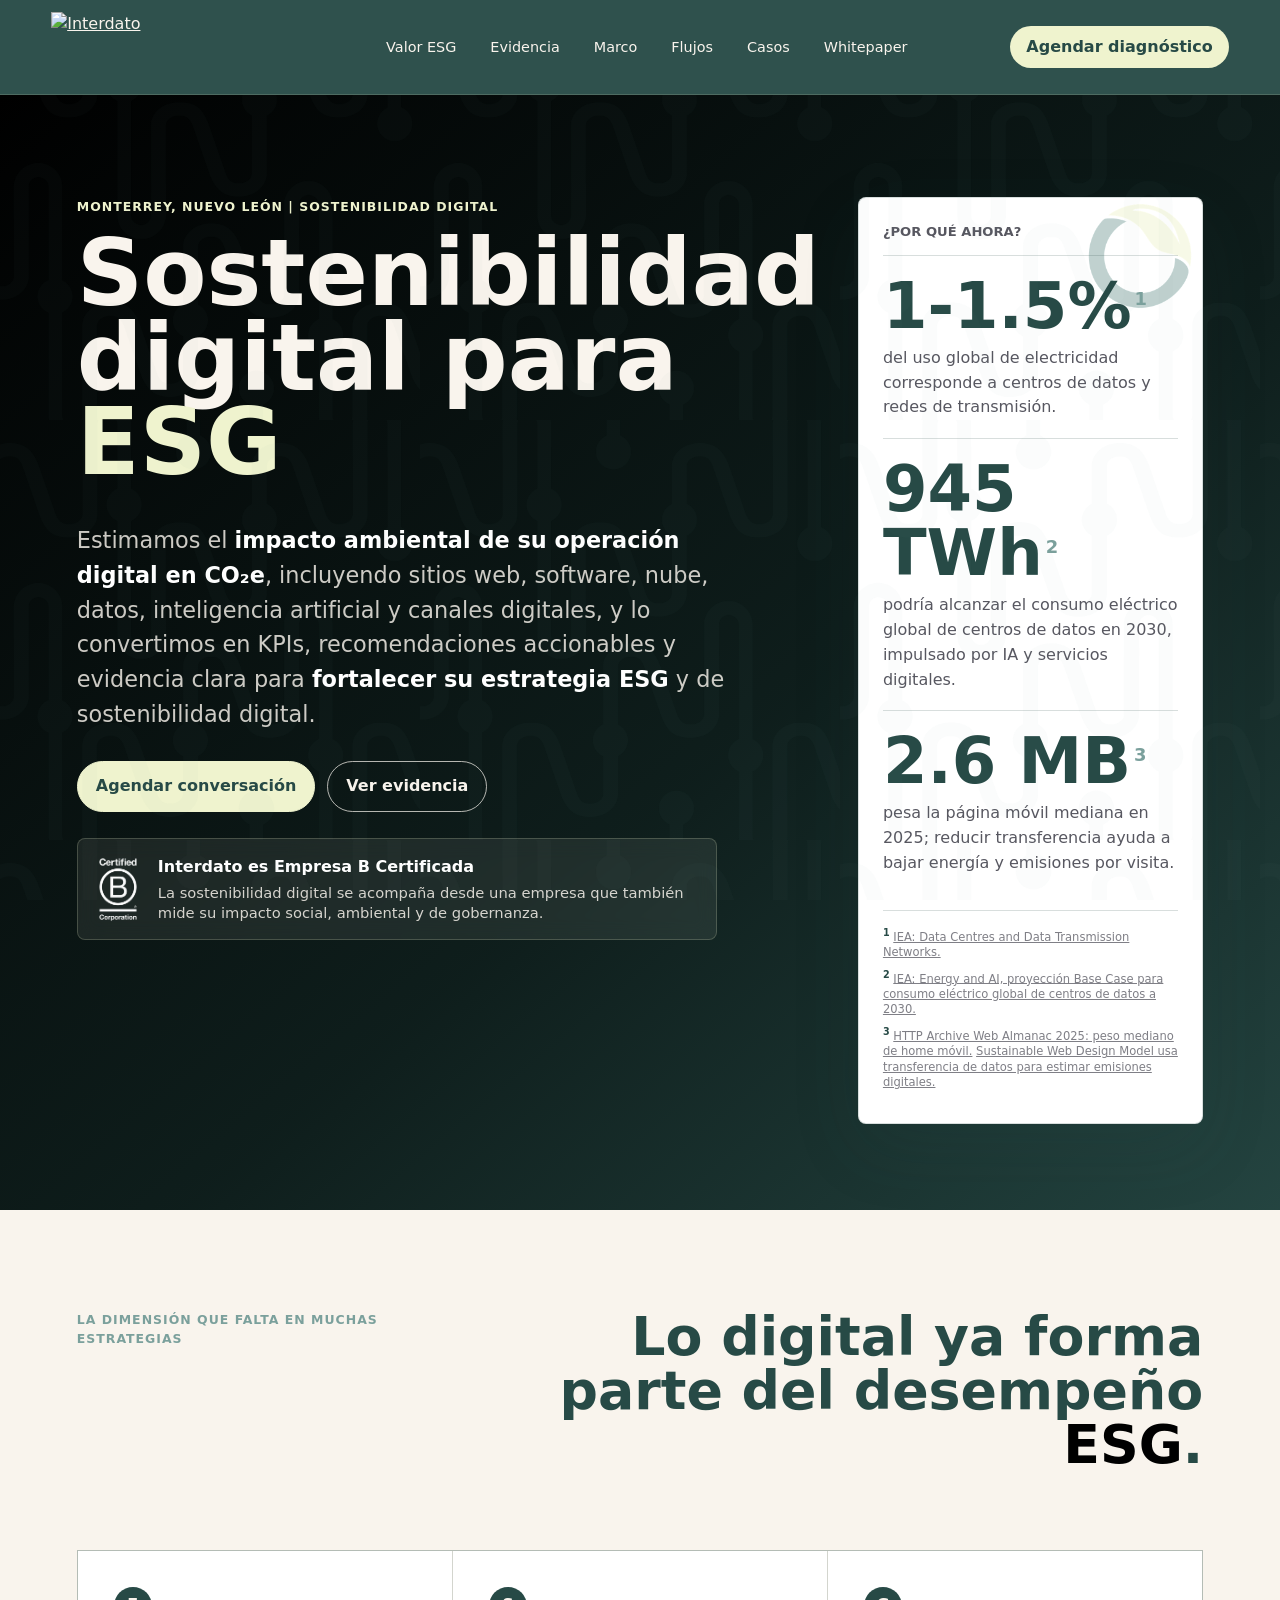
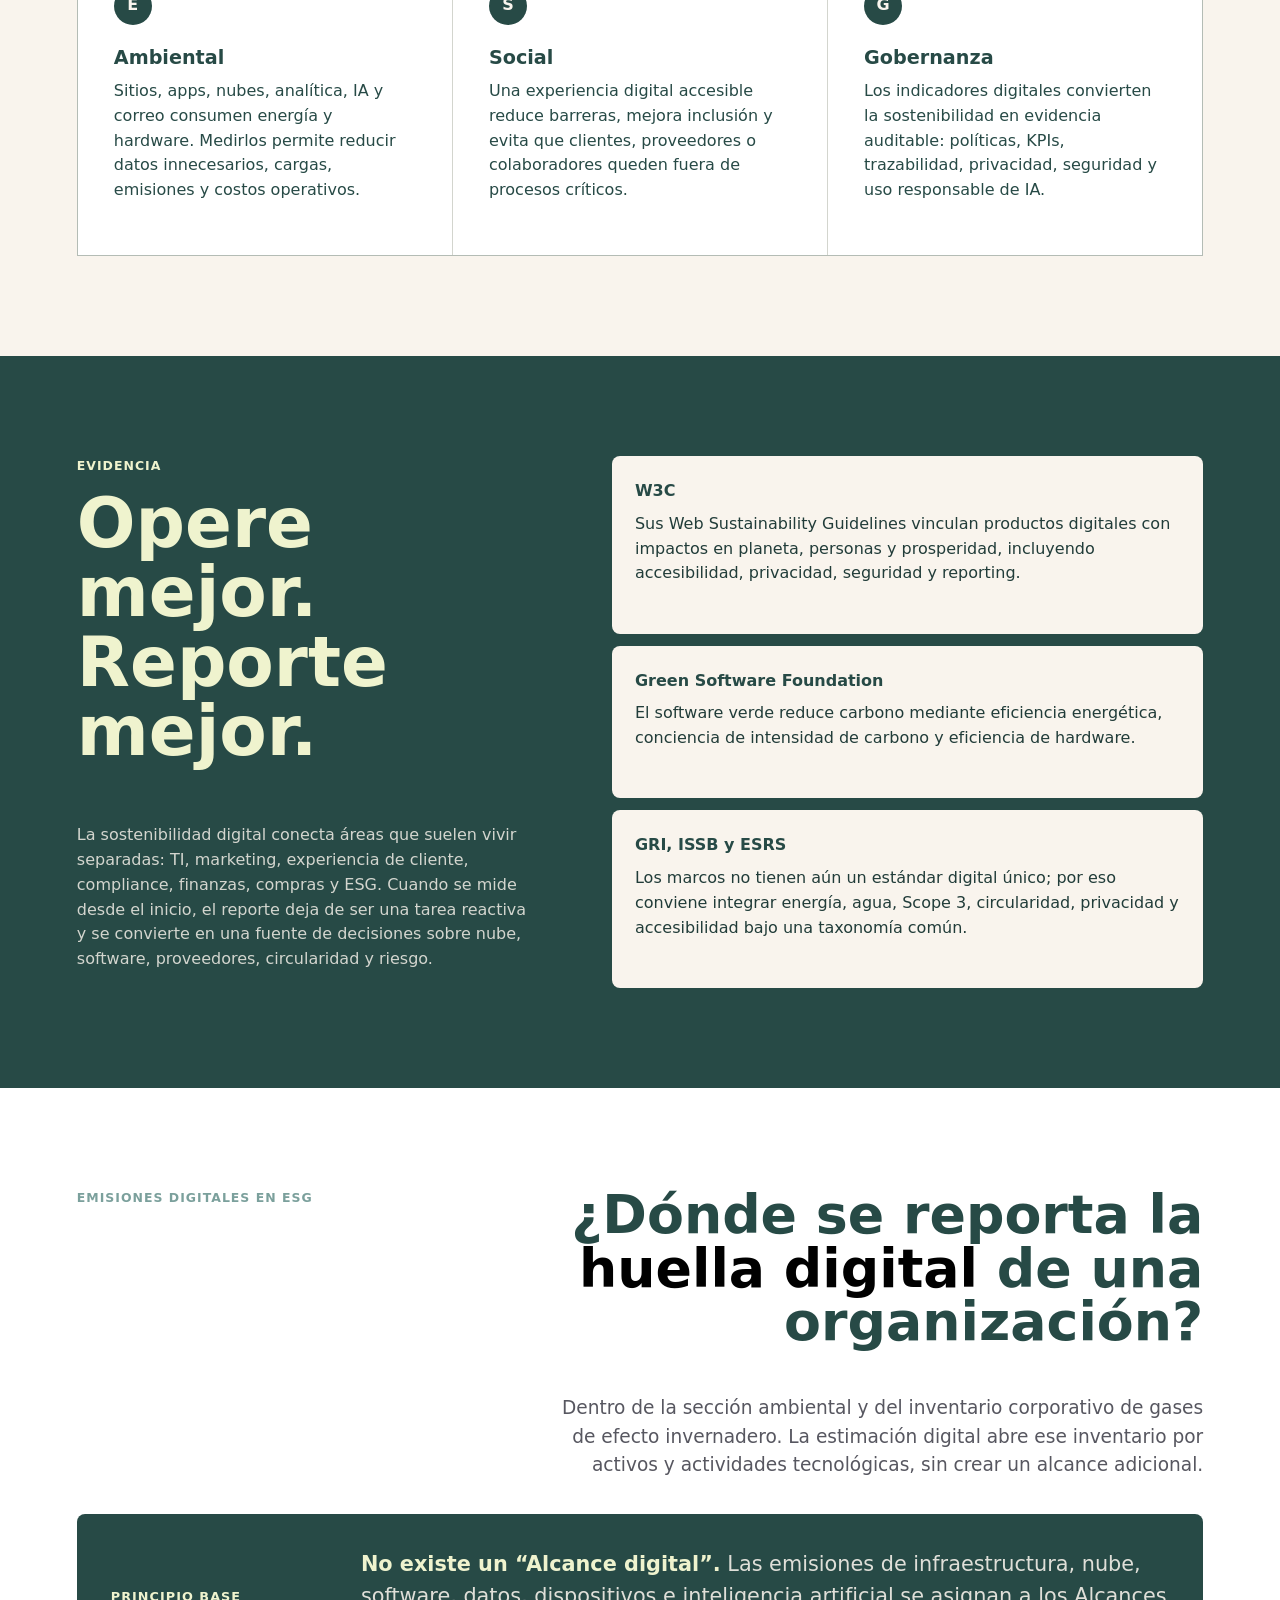
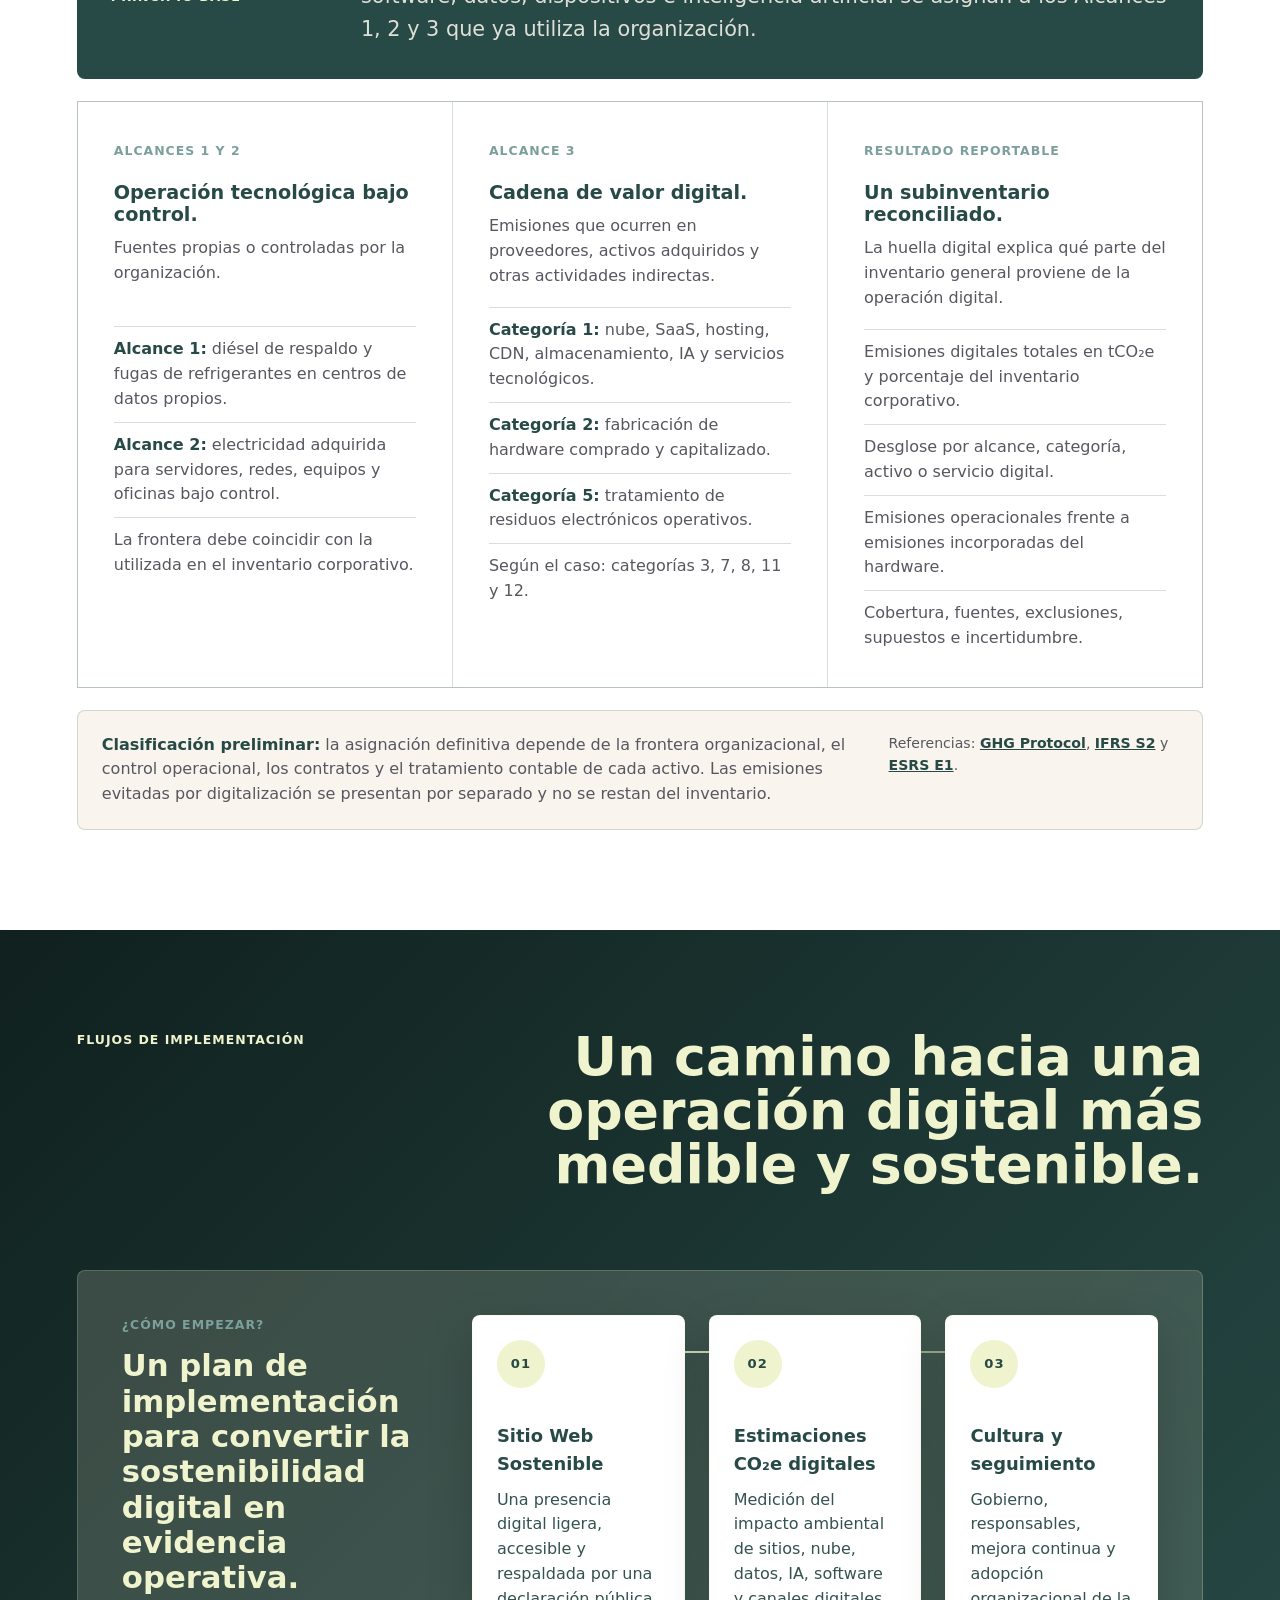
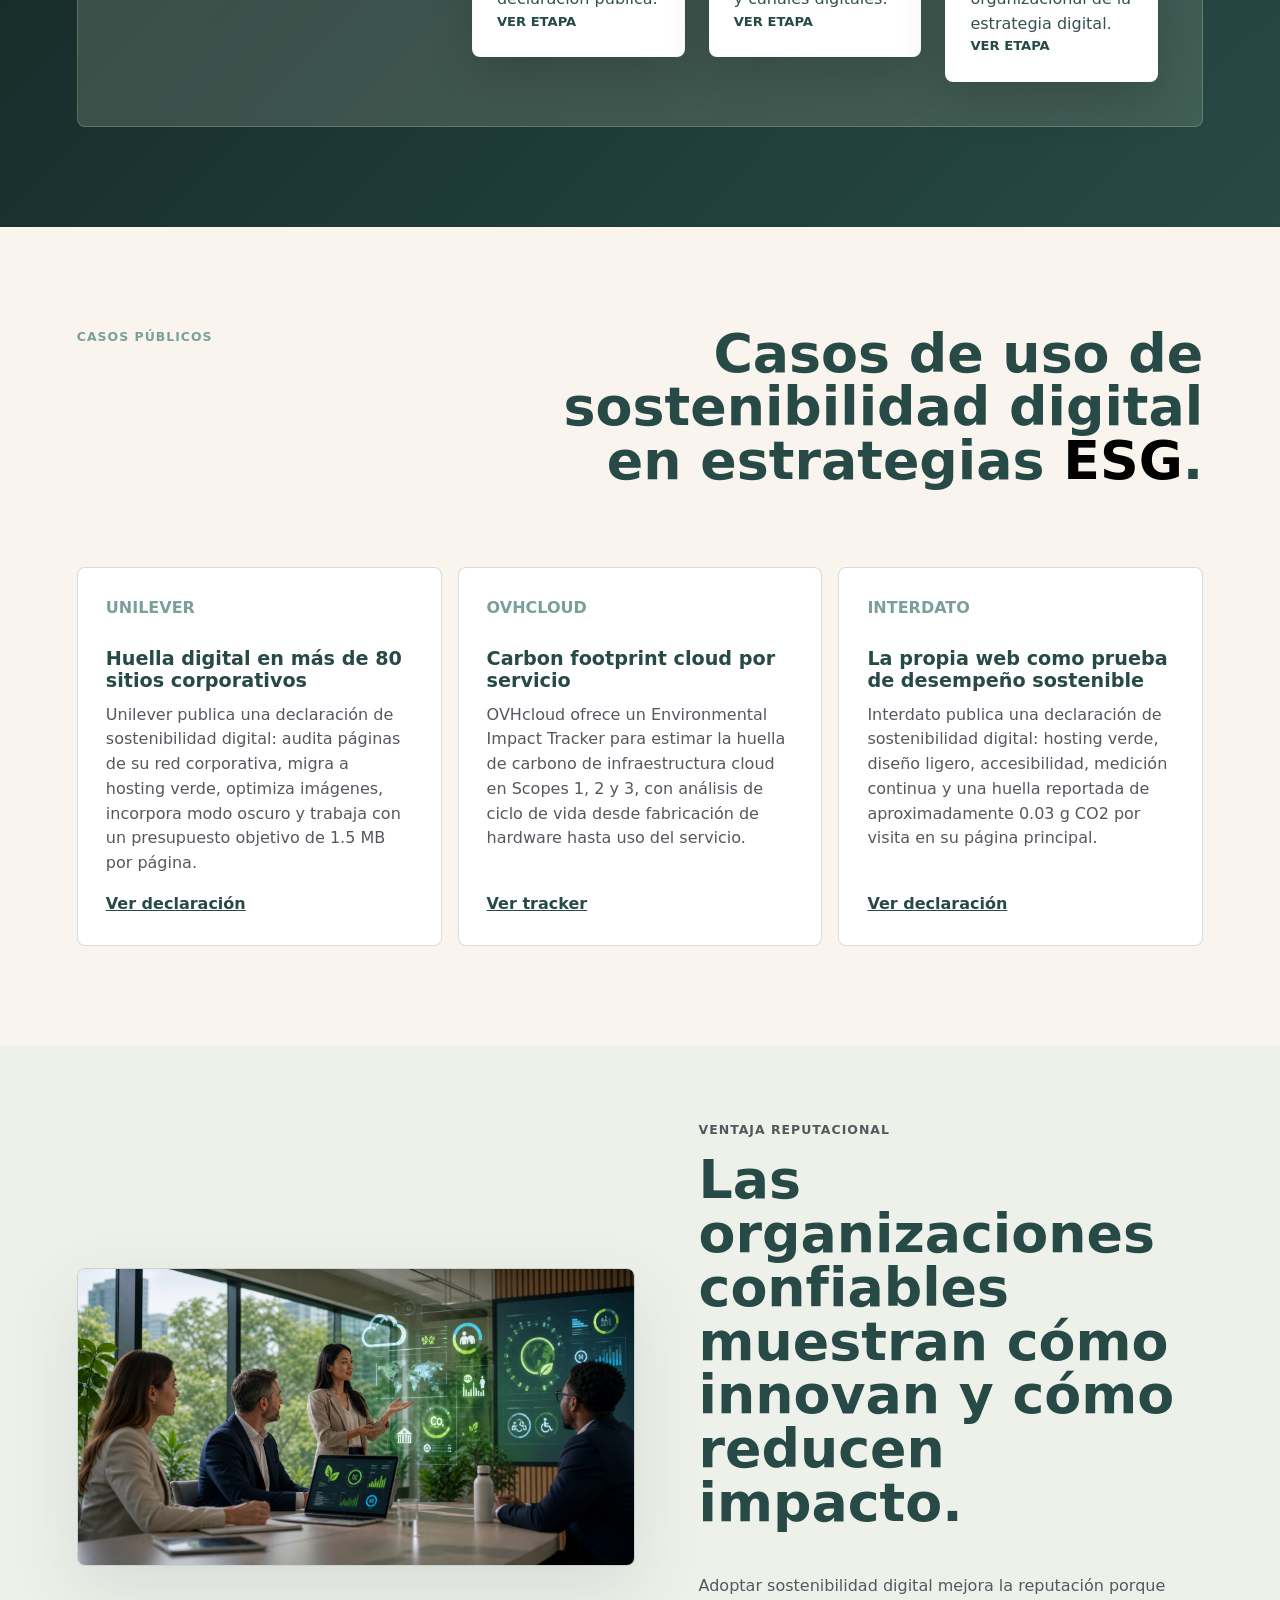
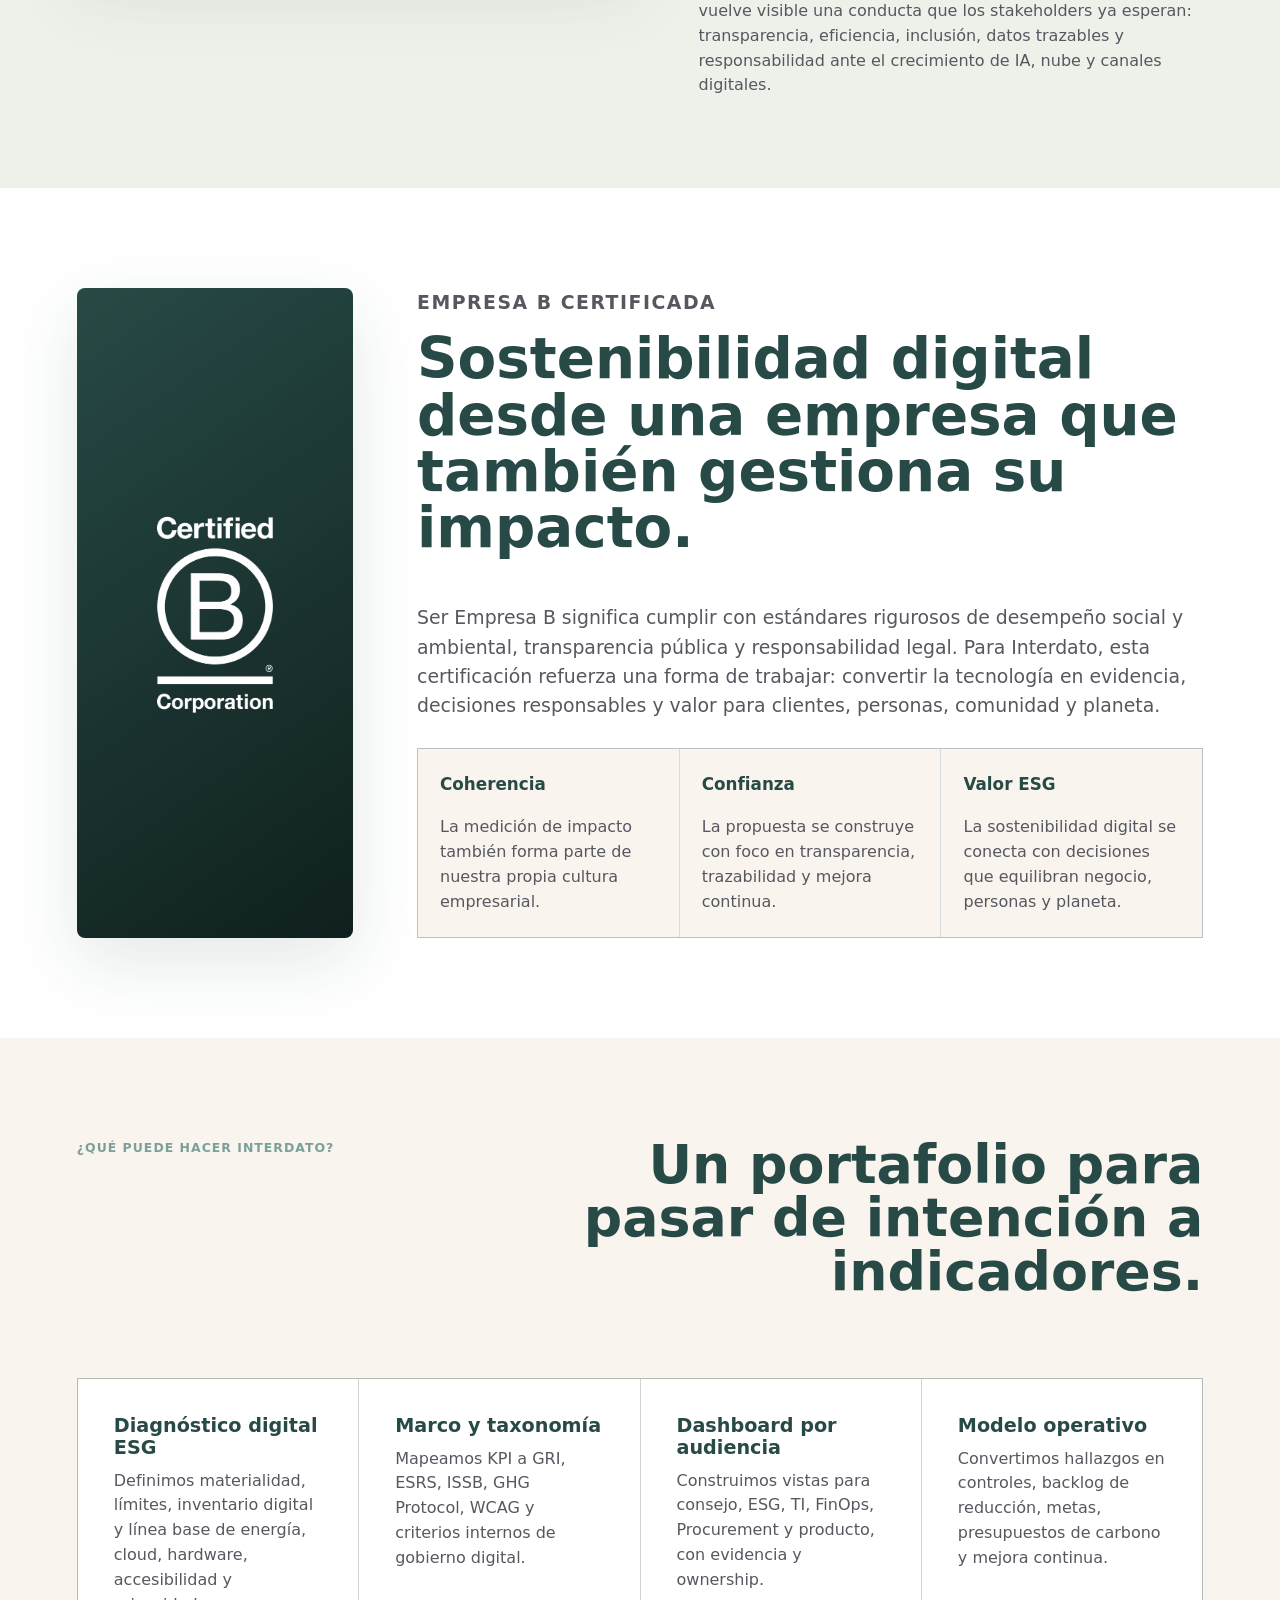
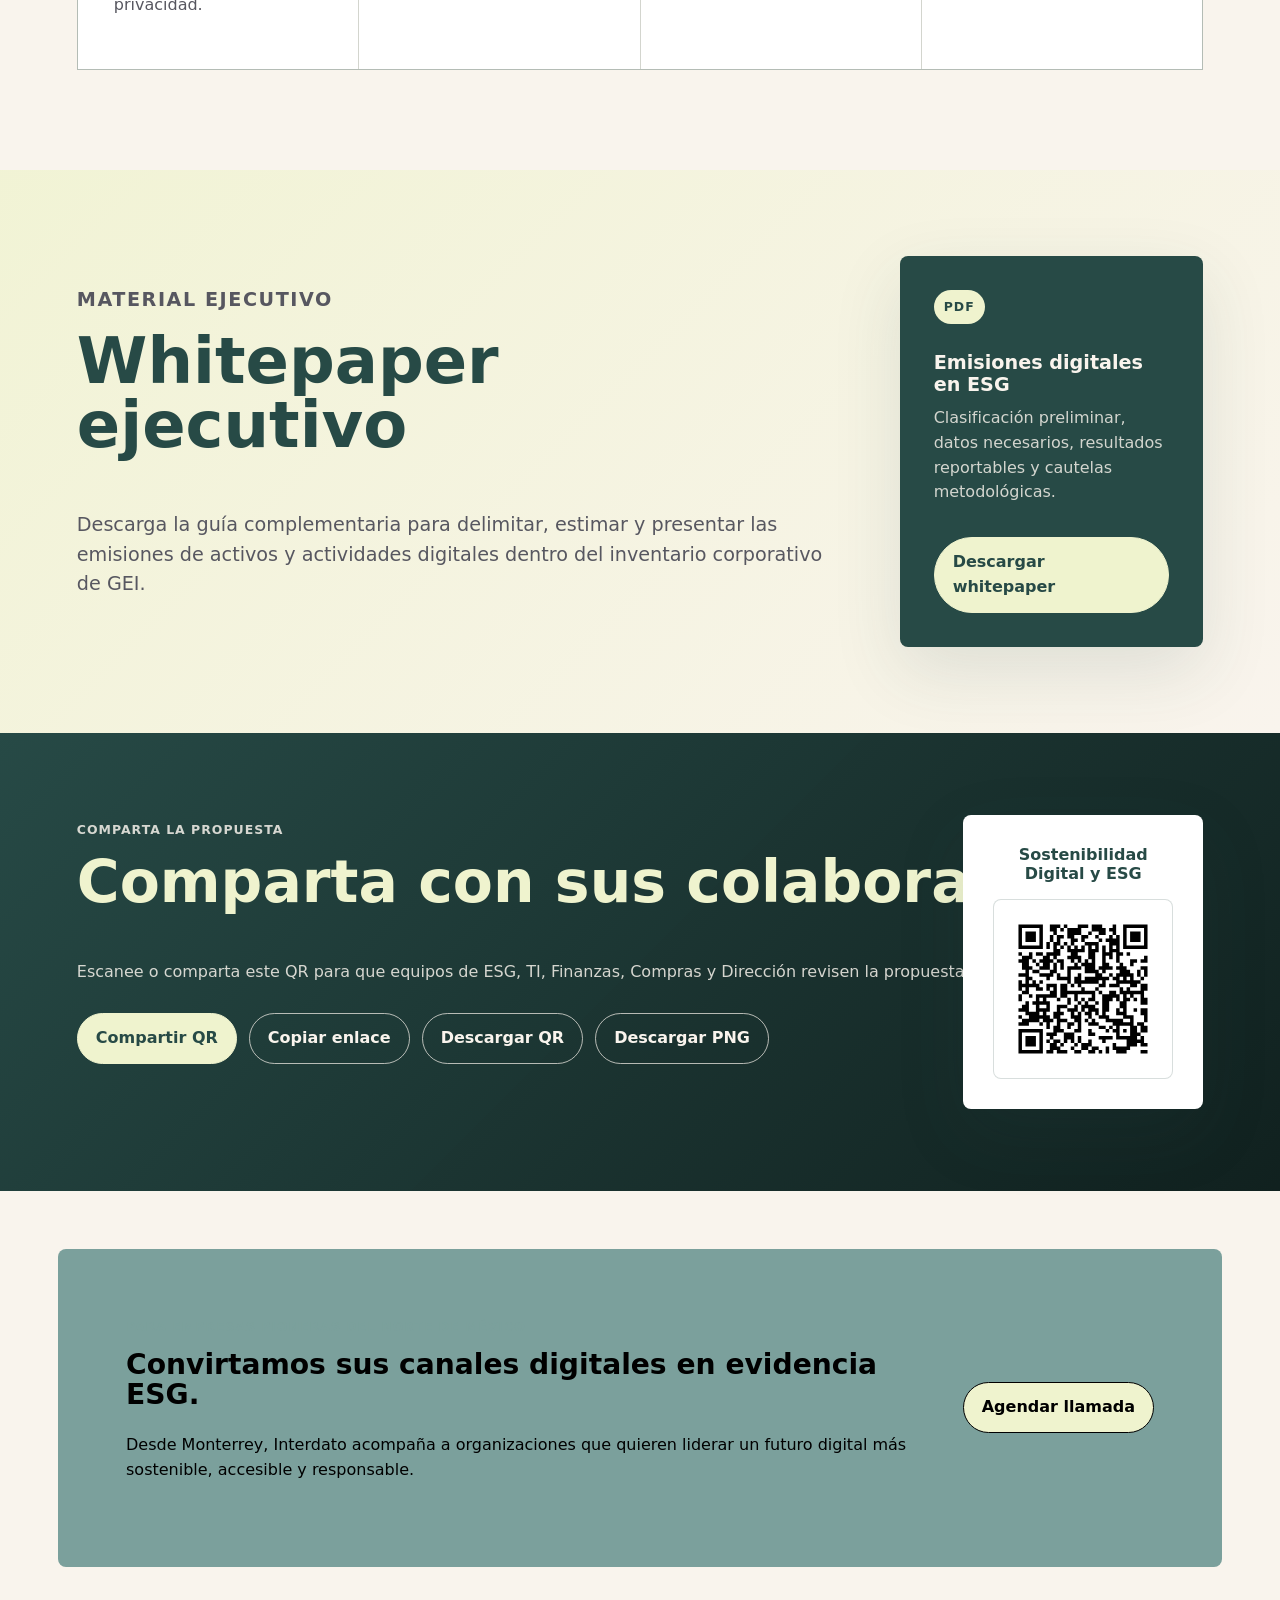
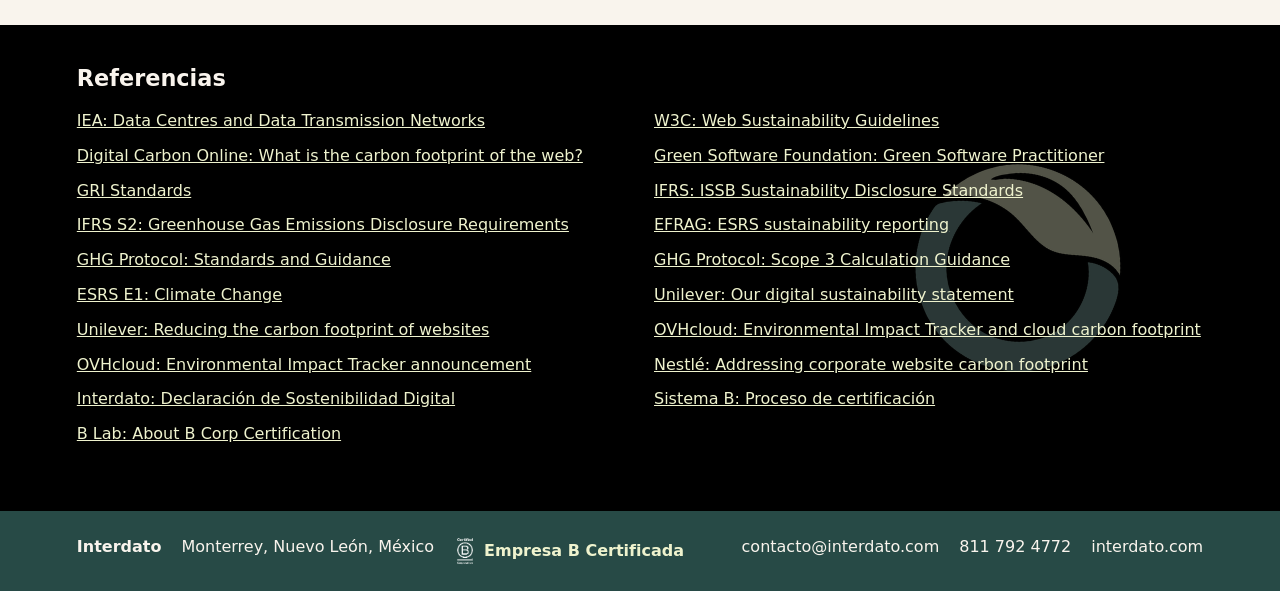
==== commit bebebe60: "Clarify digital emissions reporting" ====
--- a/index.html
+++ b/index.html
@@ -158,40 +158,75 @@
 
       <section class="section framework" id="marco" aria-labelledby="marco-title">
         <div class="section-heading section-heading-right">
-          <p class="eyebrow">Marco reportable</p>
-          <h2 id="marco-title">Una capa de integración entre <span class="title-accent">ESG</span>, TI, finanzas y compras.</h2>
-        </div>
+          <p class="eyebrow">Emisiones digitales en ESG</p>
+          <div>
+            <h2 id="marco-title">¿Dónde se reporta la <span class="title-accent">huella digital</span> de una organización?</h2>
+            <p class="framework-intro">
+              Dentro de la sección ambiental y del inventario corporativo de gases de efecto
+              invernadero. La estimación digital abre ese inventario por activos y actividades
+              tecnológicas, sin crear un alcance adicional.
+            </p>
+          </div>
+        </div>
+
+        <div class="framework-principle">
+          <span>Principio base</span>
+          <p>
+            <strong>No existe un “Alcance digital”.</strong> Las emisiones de infraestructura,
+            nube, software, datos, dispositivos e inteligencia artificial se asignan a los
+            Alcances 1, 2 y 3 que ya utiliza la organización.
+          </p>
+        </div>
+
         <div class="framework-grid">
           <article>
-            <span class="framework-label">Núcleo KPI</span>
-            <h3>Indicadores que pueden vivir en un reporte ESG.</h3>
+            <span class="framework-label">Alcances 1 y 2</span>
+            <h3>Operación tecnológica bajo control.</h3>
+            <p>Fuentes propias o controladas por la organización.</p>
             <ul>
-              <li>Energía digital y electricidad renovable.</li>
-              <li>Scope 1, 2 y 3 de cloud, colocation y hardware.</li>
-              <li>PUE, WUE, residuos electrónicos y circularidad.</li>
-              <li>Privacidad, accesibilidad y calidad de dato.</li>
+              <li><strong>Alcance 1:</strong> diésel de respaldo y fugas de refrigerantes en centros de datos propios.</li>
+              <li><strong>Alcance 2:</strong> electricidad adquirida para servidores, redes, equipos y oficinas bajo control.</li>
+              <li>La frontera debe coincidir con la utilizada en el inventario corporativo.</li>
             </ul>
           </article>
           <article>
-            <span class="framework-label">Mapeo ESG</span>
-            <h3>Lo digital se distribuye donde realmente corresponde.</h3>
+            <span class="framework-label">Alcance 3</span>
+            <h3>Cadena de valor digital.</h3>
+            <p>Emisiones que ocurren en proveedores, activos adquiridos y otras actividades indirectas.</p>
             <ul>
-              <li>E: emisiones, energía, agua, hardware y e-waste.</li>
-              <li>S: accesibilidad, privacidad y experiencia de usuario.</li>
-              <li>G: límites, controles, responsables, auditoría y evidencia.</li>
-              <li>Software: SCI, payload y gCO2e por transacción como KPI avanzados.</li>
+              <li><strong>Categoría 1:</strong> nube, SaaS, hosting, CDN, almacenamiento, IA y servicios tecnológicos.</li>
+              <li><strong>Categoría 2:</strong> fabricación de hardware comprado y capitalizado.</li>
+              <li><strong>Categoría 5:</strong> tratamiento de residuos electrónicos operativos.</li>
+              <li>Según el caso: categorías 3, 7, 8, 11 y 12.</li>
             </ul>
           </article>
           <article>
-            <span class="framework-label">Gobierno</span>
-            <h3>Del dashboard a decisiones de inversión y arquitectura.</h3>
+            <span class="framework-label">Resultado reportable</span>
+            <h3>Un subinventario reconciliado.</h3>
+            <p>La huella digital explica qué parte del inventario general proviene de la operación digital.</p>
             <ul>
-              <li>Scorecard para consejo, CFO, CSO, CIO y auditoría.</li>
-              <li>Modelo de datos con fuentes cloud, ITAM, FinOps y BI.</li>
-              <li>RACI para ESG, TI, Finanzas, Procurement, Legal y Audit.</li>
-              <li>Backlog de reducción conectado a costos y riesgo operativo.</li>
+              <li>Emisiones digitales totales en tCO₂e y porcentaje del inventario corporativo.</li>
+              <li>Desglose por alcance, categoría, activo o servicio digital.</li>
+              <li>Emisiones operacionales frente a emisiones incorporadas del hardware.</li>
+              <li>Cobertura, fuentes, exclusiones, supuestos e incertidumbre.</li>
             </ul>
           </article>
+        </div>
+
+        <div class="framework-foot">
+          <p>
+            <strong>Clasificación preliminar:</strong> la asignación definitiva depende de la
+            frontera organizacional, el control operacional, los contratos y el tratamiento
+            contable de cada activo. Las emisiones evitadas por digitalización se presentan por
+            separado y no se restan del inventario.
+          </p>
+          <p class="framework-sources">
+            Referencias:
+            <a href="https://ghgprotocol.org/scope-3-calculation-guidance-2" target="_blank" rel="noopener">GHG Protocol</a>,
+            <a href="https://www.ifrs.org/content/dam/ifrs/supporting-implementation/ifrs-s2/ghg-ifrs-s2-educational-material.pdf" target="_blank" rel="noopener">IFRS S2</a>
+            y
+            <a href="https://eur-lex.europa.eu/legal-content/EN/TXT/?uri=CELEX%3A32023R2772" target="_blank" rel="noopener">ESRS E1</a>.
+          </p>
         </div>
       </section>
 
@@ -431,17 +466,17 @@
       <section class="whitepaper-section" id="whitepaper" aria-labelledby="whitepaper-title">
         <div class="whitepaper-copy">
           <p class="eyebrow">Material ejecutivo</p>
-          <h2 id="whitepaper-title">Whitepaper Ejecutivo</h2>
+          <h2 id="whitepaper-title">Whitepaper ejecutivo</h2>
           <p>
-            Descarga un documento complementario con contexto, criterios y argumentos
-            para presentar sostenibilidad digital ante equipos de dirección, ESG, TI y compras.
+            Descarga la guía complementaria para delimitar, estimar y presentar las emisiones
+            de activos y actividades digitales dentro del inventario corporativo de GEI.
           </p>
         </div>
         <div class="whitepaper-panel">
           <span>PDF</span>
-          <h3>Sostenibilidad digital para ESG</h3>
-          <p>Documento ejecutivo para profundizar en el tema y compartirlo internamente.</p>
-          <a class="button primary" href="assets/whitepaper-ejecutivo.pdf" download="whitepaper-ejecutivo-sostenibilidad-digital-esg.pdf">Descargar whitepaper</a>
+          <h3>Emisiones digitales en ESG</h3>
+          <p>Clasificación preliminar, datos necesarios, resultados reportables y cautelas metodológicas.</p>
+          <a class="button primary" href="assets/whitepaper-ejecutivo.pdf" download="whitepaper-emisiones-digitales-esg.pdf">Descargar whitepaper</a>
         </div>
       </section>
 
@@ -491,8 +526,11 @@
           <li><a href="https://learn.greensoftware.foundation/introduction/" target="_blank" rel="noopener">Green Software Foundation: Green Software Practitioner</a></li>
           <li><a href="https://www.globalreporting.org/standards/" target="_blank" rel="noopener">GRI Standards</a></li>
           <li><a href="https://www.ifrs.org/sustainability/knowledge-hub/introduction-to-issb-and-ifrs-sustainability-disclosure-standards/" target="_blank" rel="noopener">IFRS: ISSB Sustainability Disclosure Standards</a></li>
+          <li><a href="https://www.ifrs.org/content/dam/ifrs/supporting-implementation/ifrs-s2/ghg-ifrs-s2-educational-material.pdf" target="_blank" rel="noopener">IFRS S2: Greenhouse Gas Emissions Disclosure Requirements</a></li>
           <li><a href="https://www.efrag.org/en/sustainability-reporting" target="_blank" rel="noopener">EFRAG: ESRS sustainability reporting</a></li>
           <li><a href="https://ghgprotocol.org/standards-guidance" target="_blank" rel="noopener">GHG Protocol: Standards and Guidance</a></li>
+          <li><a href="https://ghgprotocol.org/scope-3-calculation-guidance-2" target="_blank" rel="noopener">GHG Protocol: Scope 3 Calculation Guidance</a></li>
+          <li><a href="https://eur-lex.europa.eu/legal-content/EN/TXT/?uri=CELEX%3A32023R2772" target="_blank" rel="noopener">ESRS E1: Climate Change</a></li>
           <li><a href="https://notices.unilever.com/corporate/en/sustainability/" target="_blank" rel="noopener">Unilever: Our digital sustainability statement</a></li>
           <li><a href="https://www.unilever.com/news/news-search/2023/how-were-reducing-the-carbon-footprint-of-our-websites/" target="_blank" rel="noopener">Unilever: Reducing the carbon footprint of websites</a></li>
           <li><a href="https://www.ovhcloud.com/en/about-us/environmental-impact-tracker/" target="_blank" rel="noopener">OVHcloud: Environmental Impact Tracker and cloud carbon footprint</a></li>
--- a/styles.css
+++ b/styles.css
@@ -614,12 +614,56 @@
   background: var(--paper);
 }
 
+.framework-intro {
+  max-width: 760px;
+  margin: 18px 0 0 auto;
+  color: var(--muted);
+  font-size: clamp(1rem, 1.45vw, 1.16rem);
+  text-align: right;
+}
+
+.framework-principle {
+  display: grid;
+  grid-template-columns: minmax(140px, 0.2fr) minmax(0, 0.8fr);
+  gap: clamp(18px, 4vw, 48px);
+  align-items: center;
+  margin-bottom: 22px;
+  padding: clamp(22px, 4vw, 34px);
+  color: var(--cream);
+  background: var(--deep);
+  border-radius: 8px;
+}
+
+.framework-principle span {
+  color: var(--lime);
+  font-size: 0.8rem;
+  font-weight: 900;
+  letter-spacing: 0.08em;
+  text-transform: uppercase;
+}
+
+.framework-principle p {
+  margin: 0;
+  color: rgba(249, 244, 237, 0.88);
+  font-size: clamp(1.05rem, 1.7vw, 1.3rem);
+}
+
+.framework-principle strong {
+  color: var(--lime);
+}
+
 .framework-grid {
   align-items: stretch;
 }
 
 .framework-grid article {
-  min-height: 360px;
+  min-height: 430px;
+}
+
+.framework-grid article > p {
+  min-height: 72px;
+  margin-bottom: 0;
+  color: var(--muted);
 }
 
 .framework-label,
@@ -645,6 +689,39 @@
 .framework-grid li {
   padding-top: 10px;
   border-top: 1px solid var(--line);
+}
+
+.framework-grid li strong {
+  color: var(--deep);
+}
+
+.framework-foot {
+  display: grid;
+  grid-template-columns: minmax(0, 0.72fr) minmax(220px, 0.28fr);
+  gap: clamp(18px, 4vw, 42px);
+  margin-top: 22px;
+  padding: 22px 24px;
+  color: var(--muted);
+  background: var(--cream);
+  border: 1px solid var(--line);
+  border-radius: 8px;
+}
+
+.framework-foot p {
+  margin: 0;
+}
+
+.framework-foot strong,
+.framework-sources a {
+  color: var(--deep);
+}
+
+.framework-sources {
+  font-size: 0.88rem;
+}
+
+.framework-sources a {
+  font-weight: 900;
 }
 
 .flow-section {
@@ -1236,6 +1313,8 @@
   .evidence-band,
   .visual-proof,
   .section-heading,
+  .framework-principle,
+  .framework-foot,
   .starter-flow,
   .bcorp-section,
   .whitepaper-section,
@@ -1292,6 +1371,16 @@
     text-align: left;
   }
 
+  .framework-intro {
+    margin-left: 0;
+    text-align: left;
+  }
+
+  .framework-grid article,
+  .framework-grid article > p {
+    min-height: 0;
+  }
+
   .qr-copy h2 {
     font-size: 2.65rem;
   }
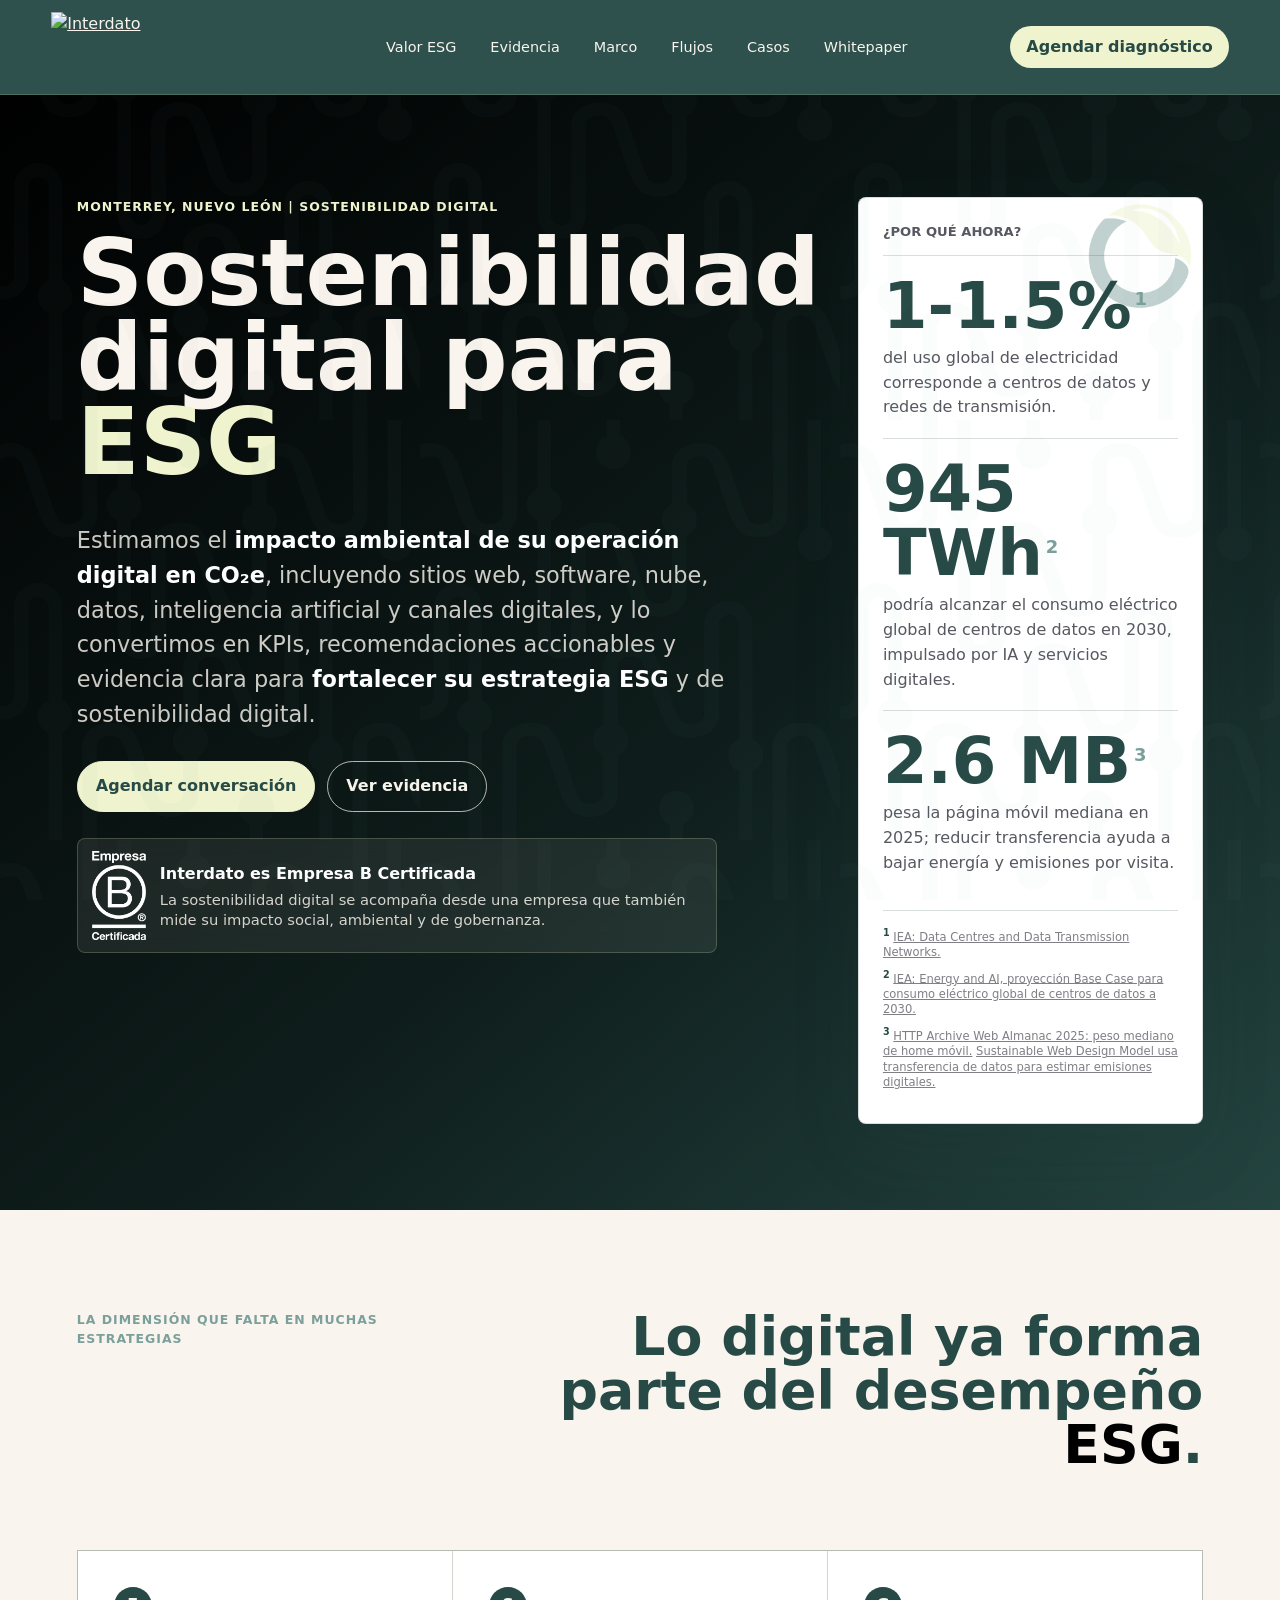
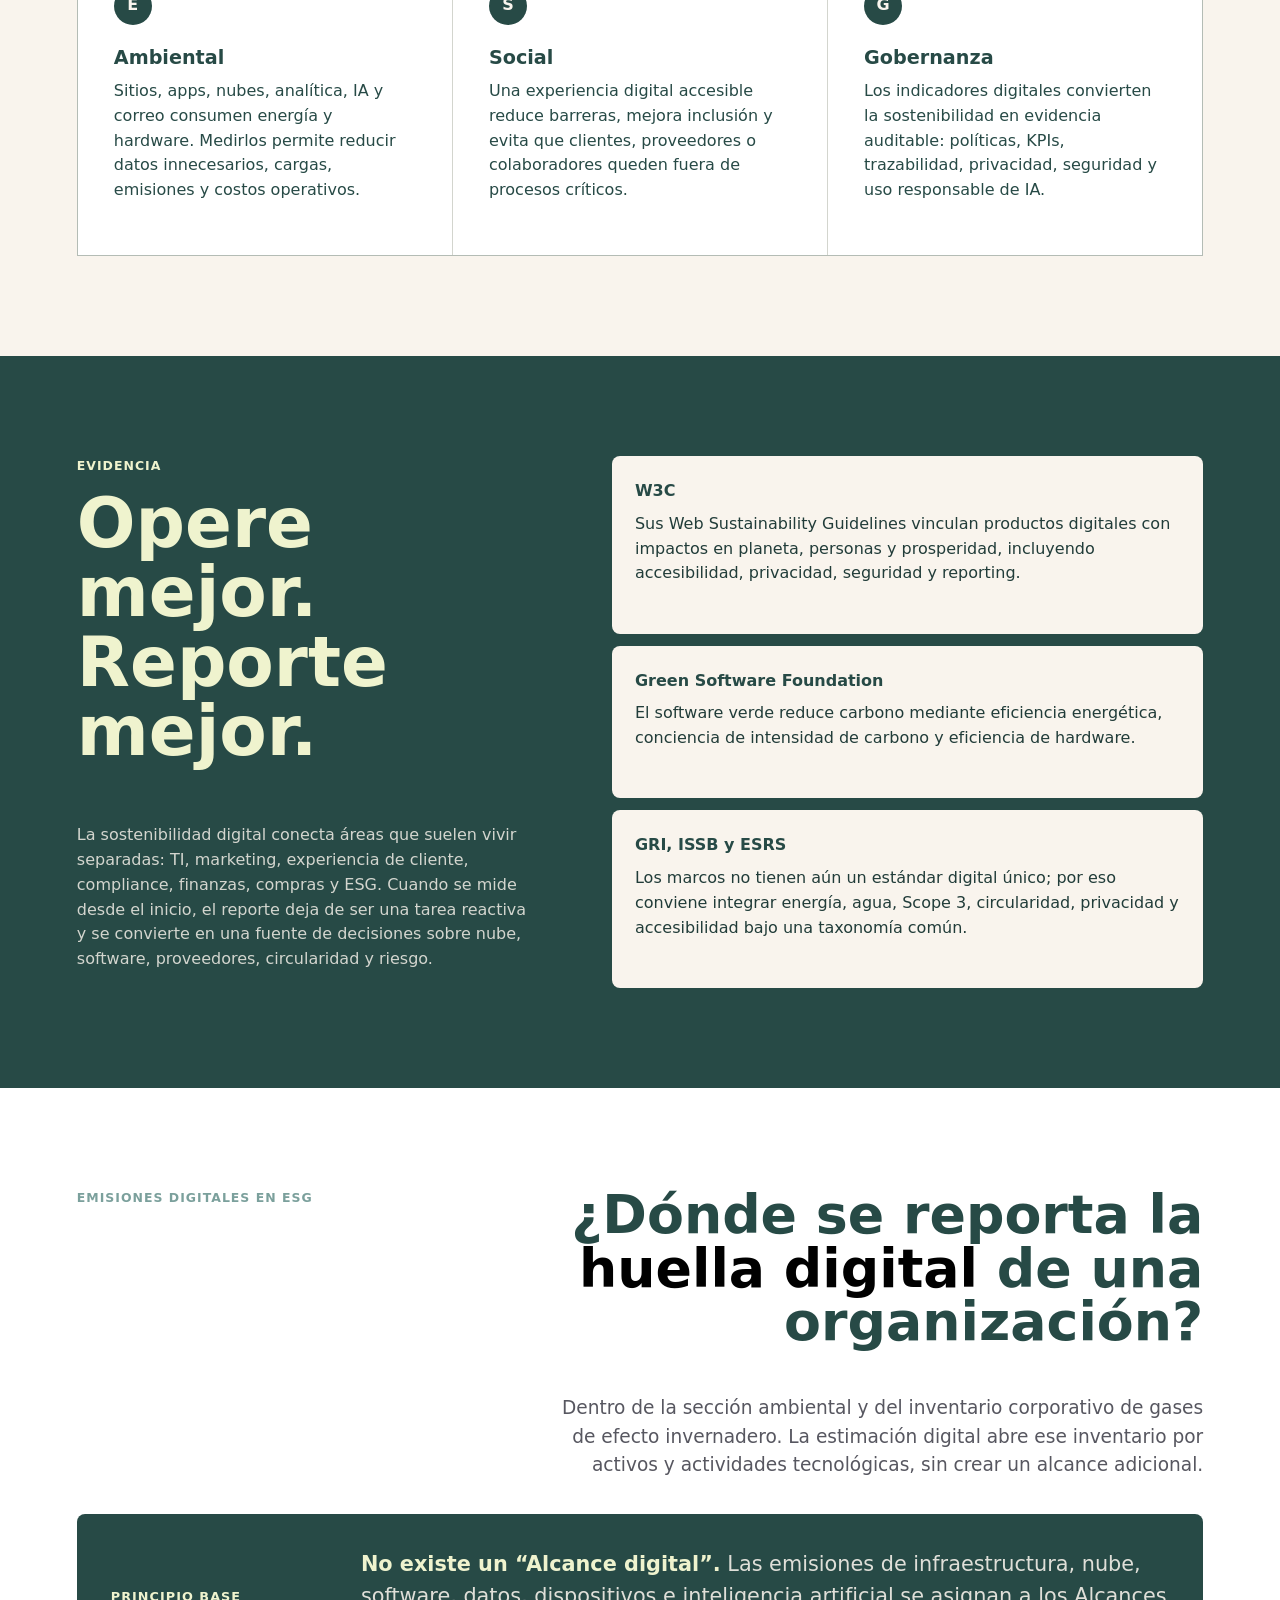
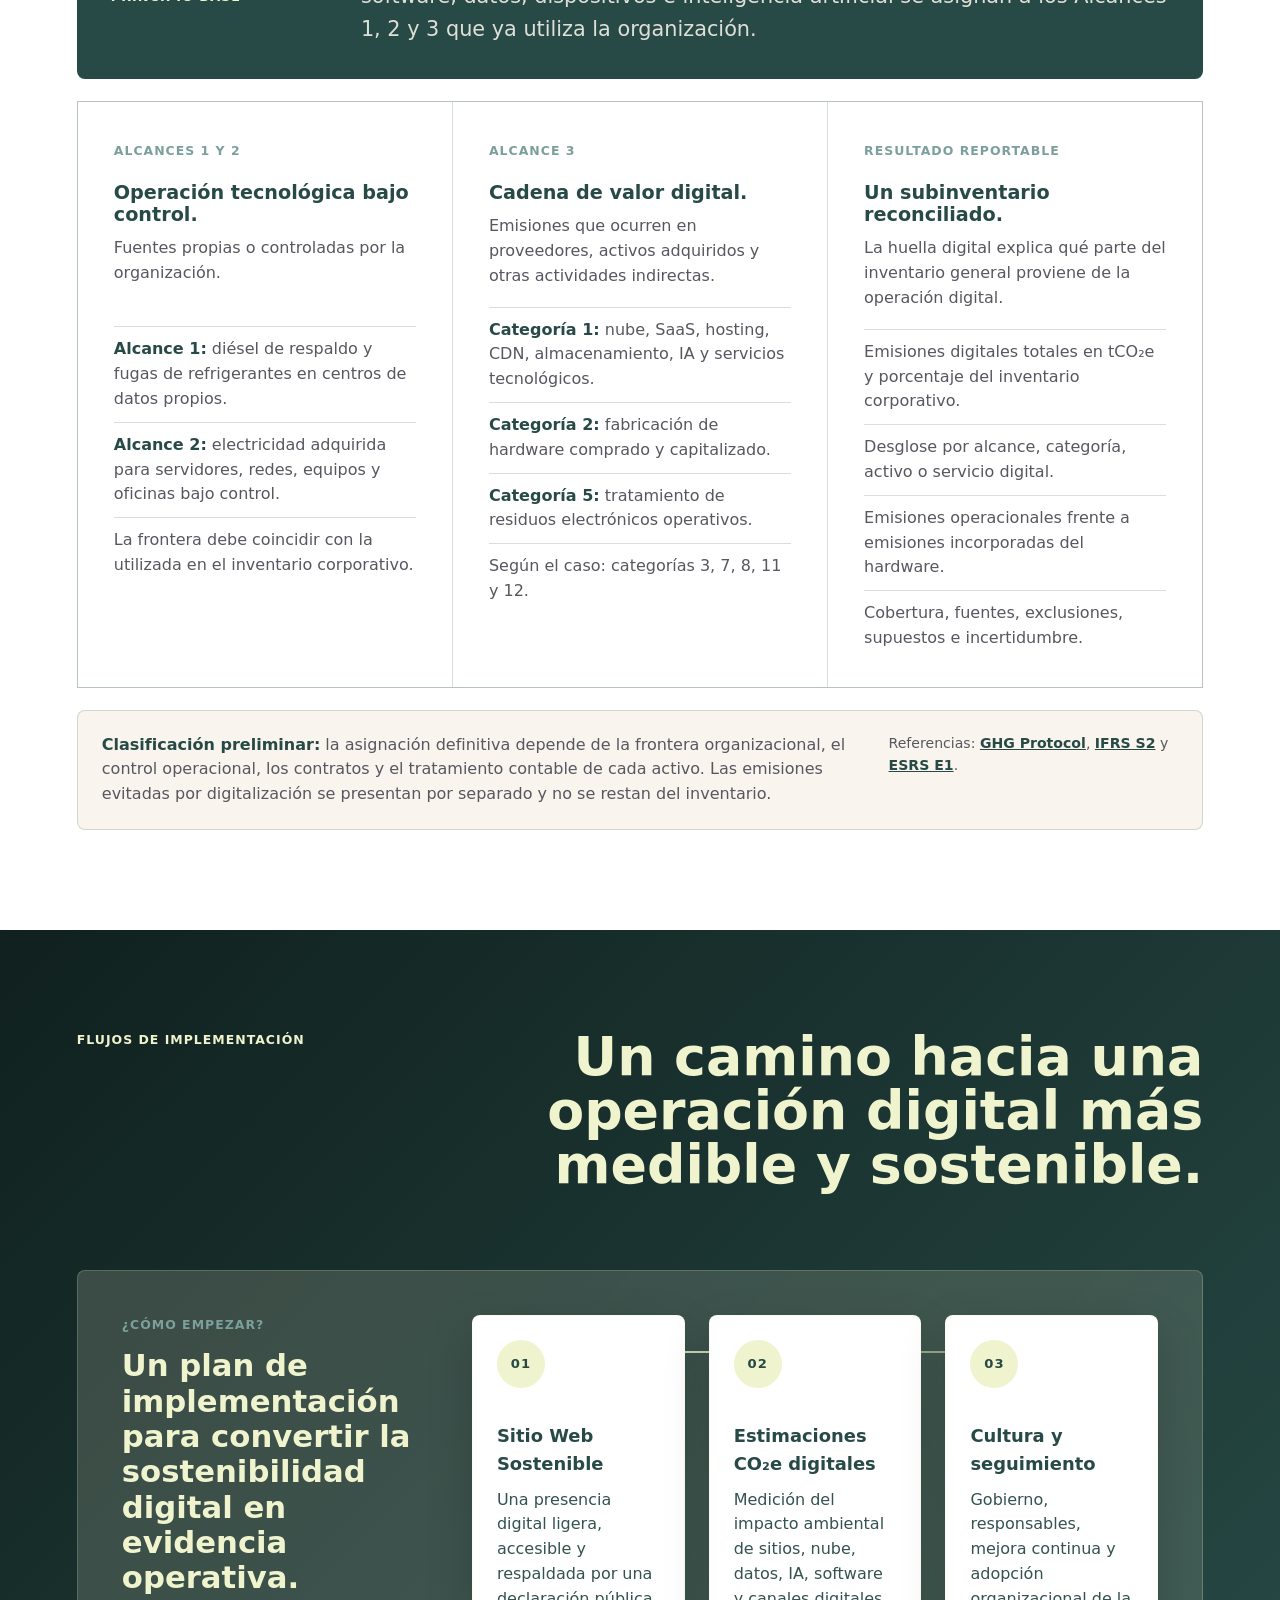
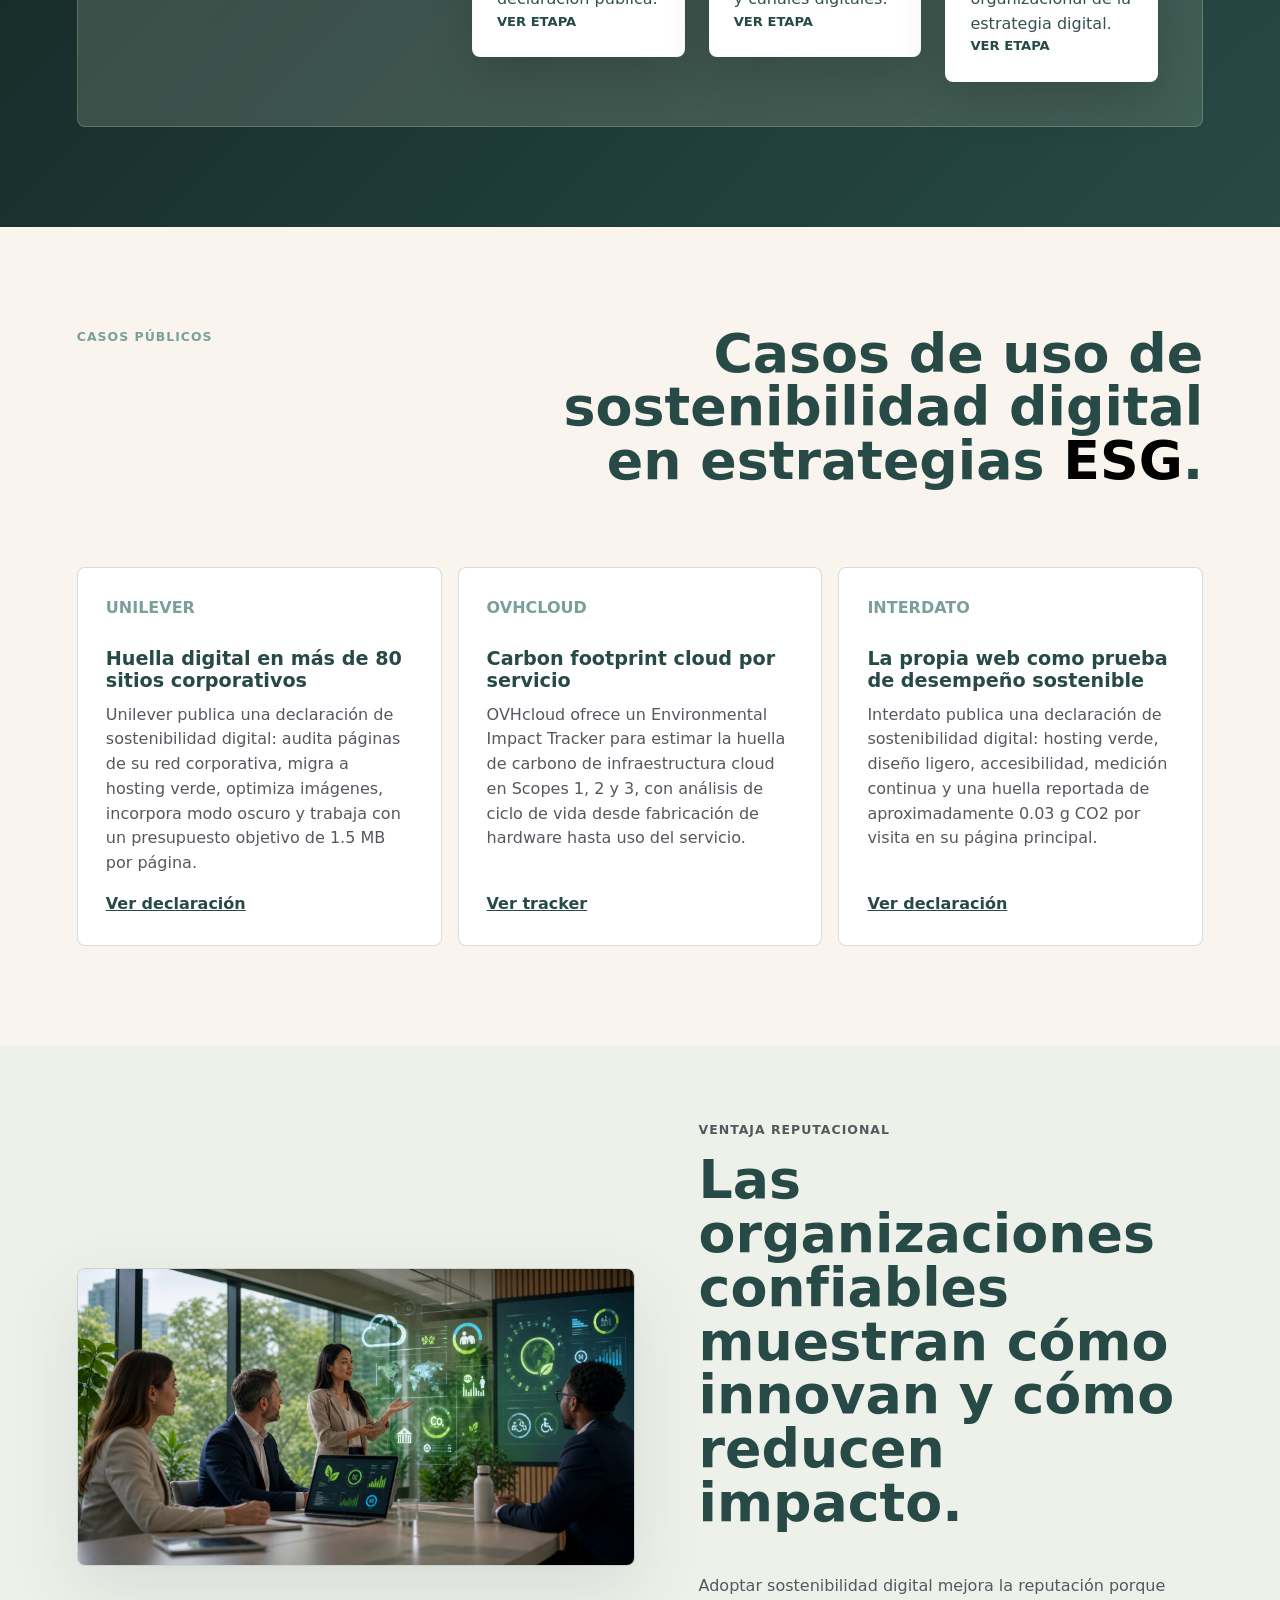
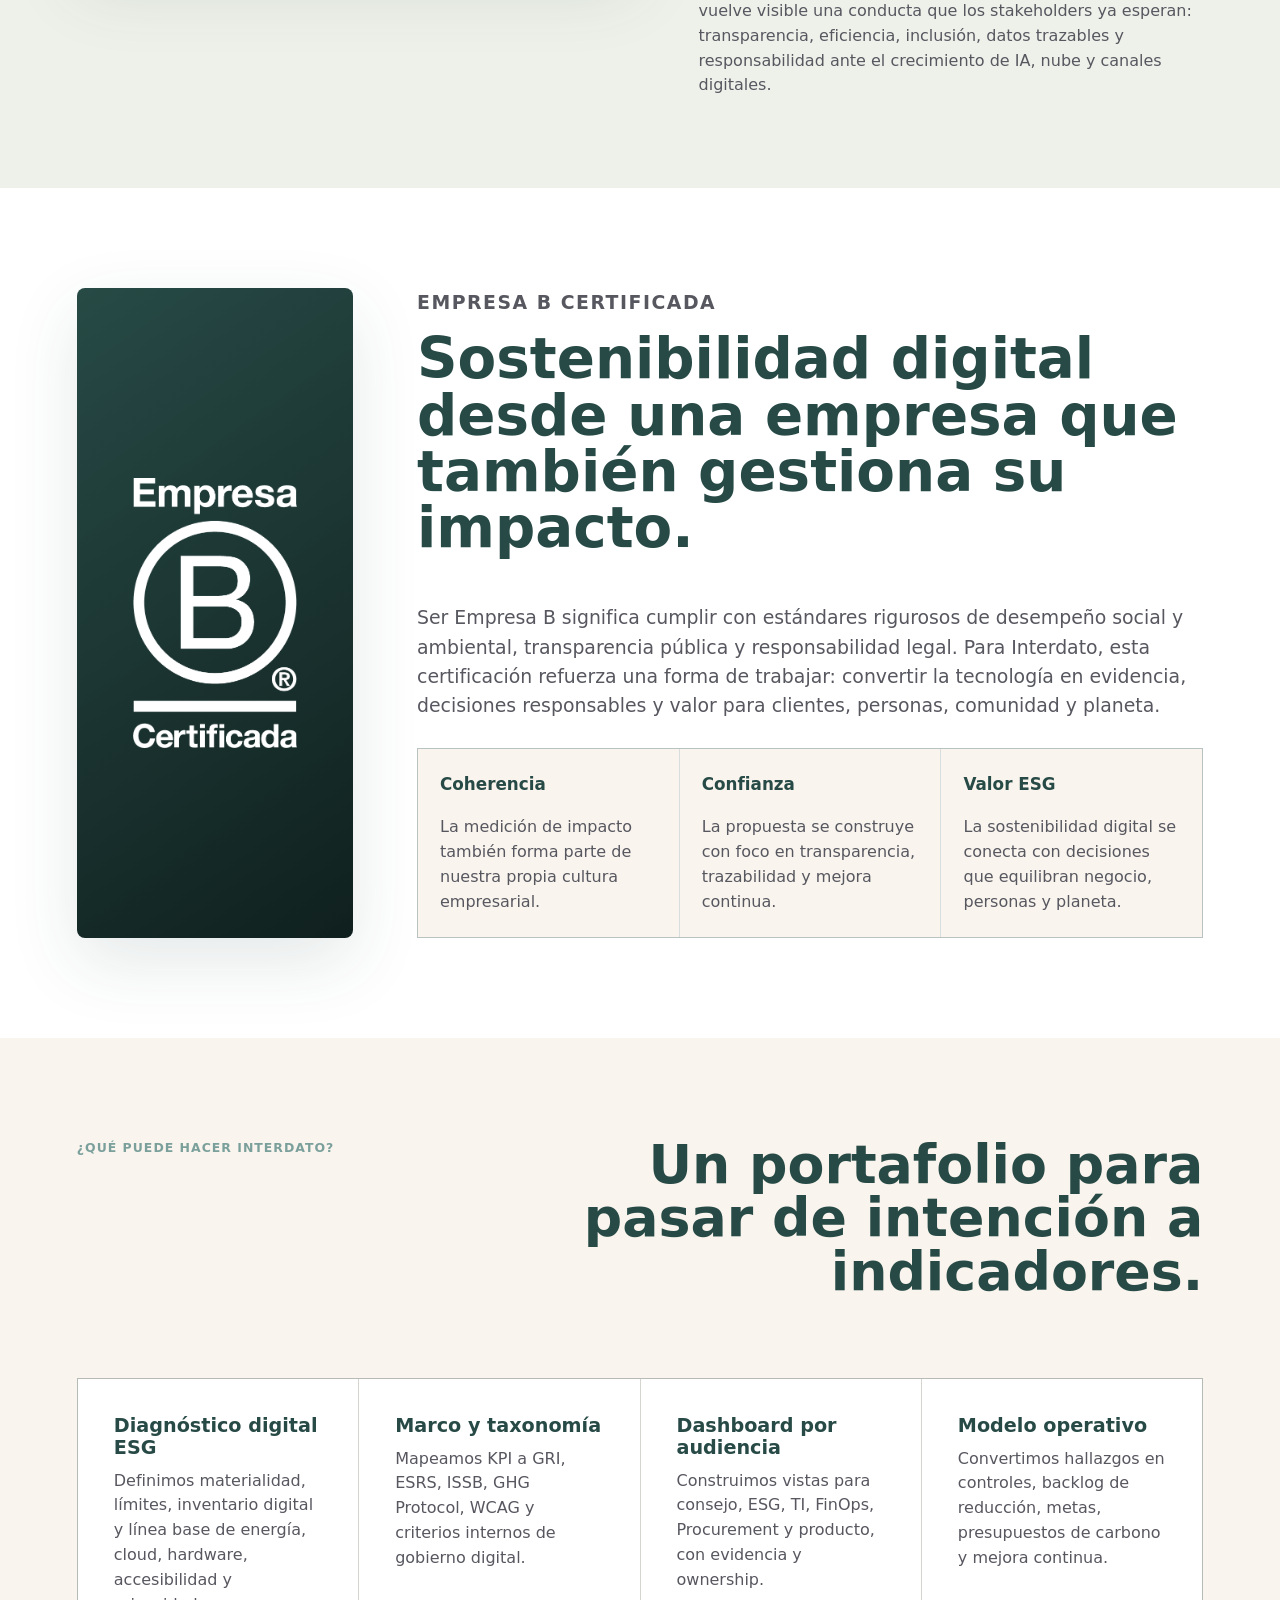
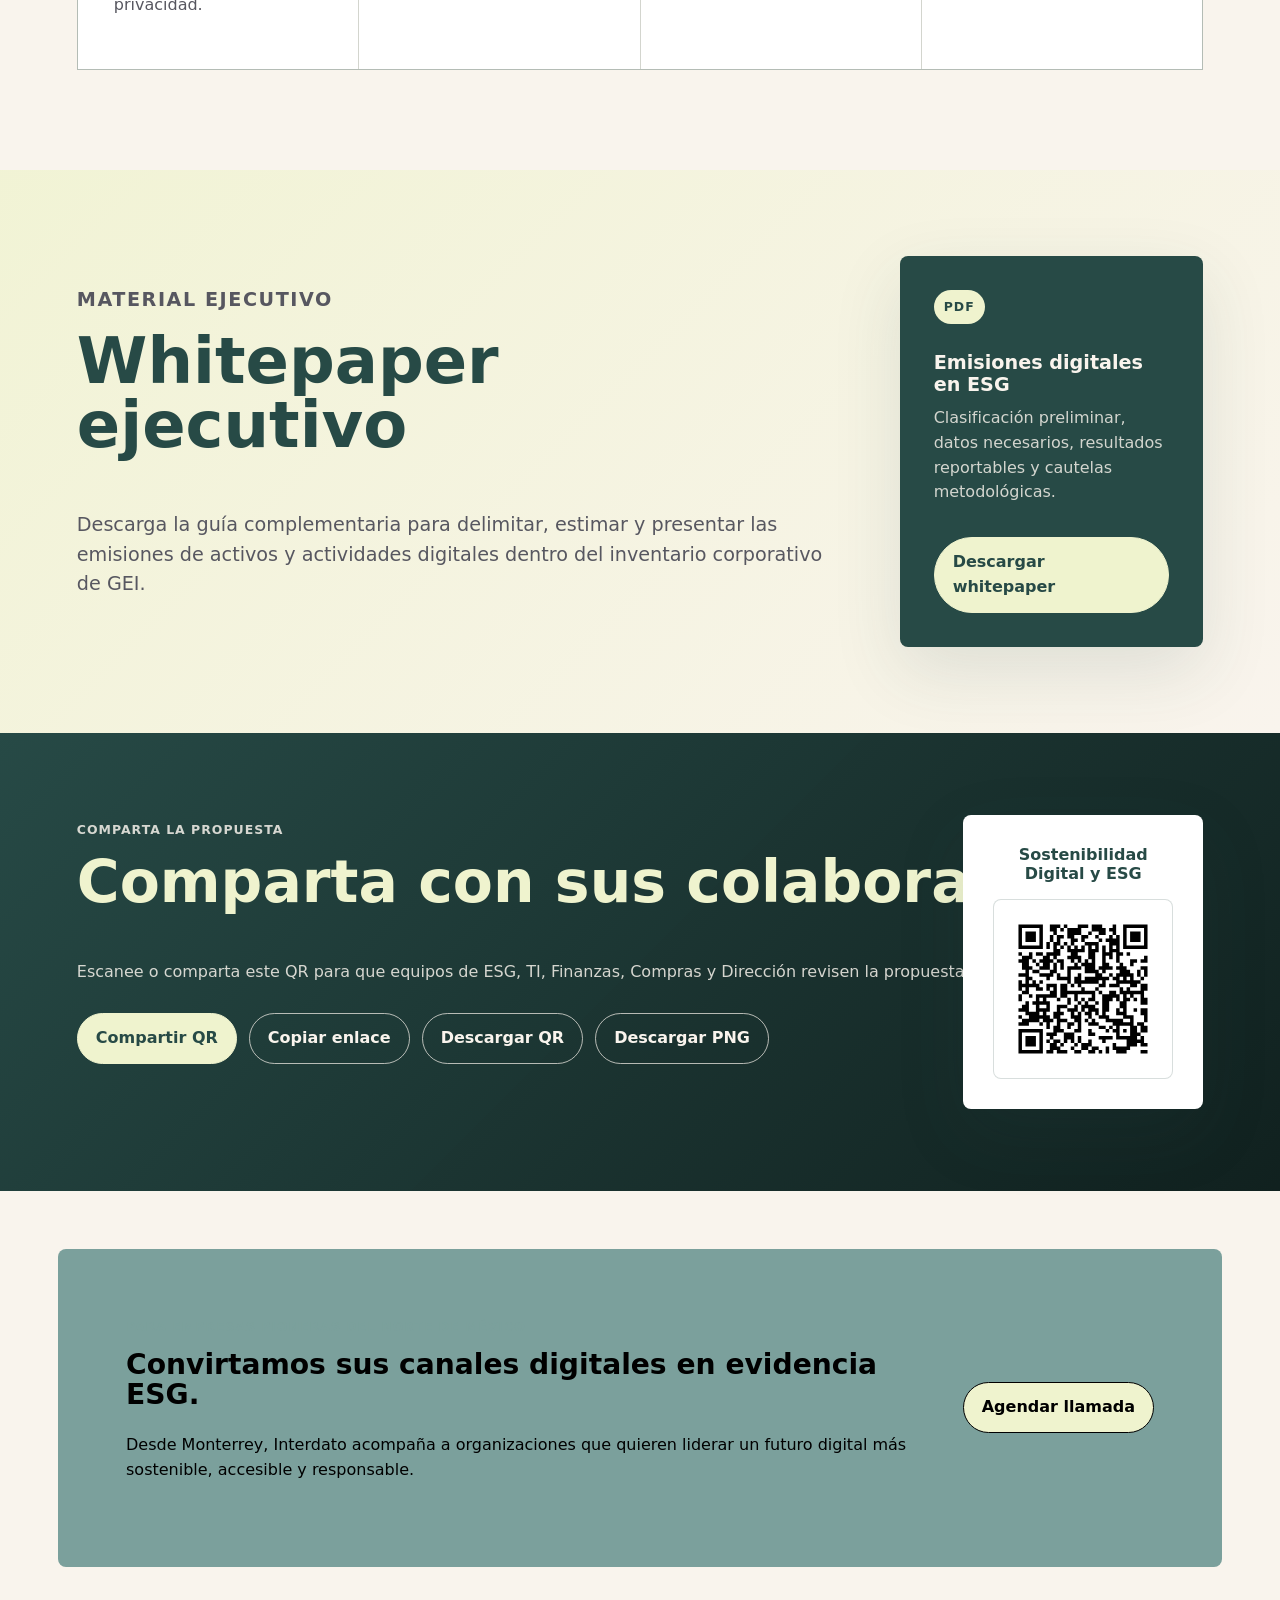
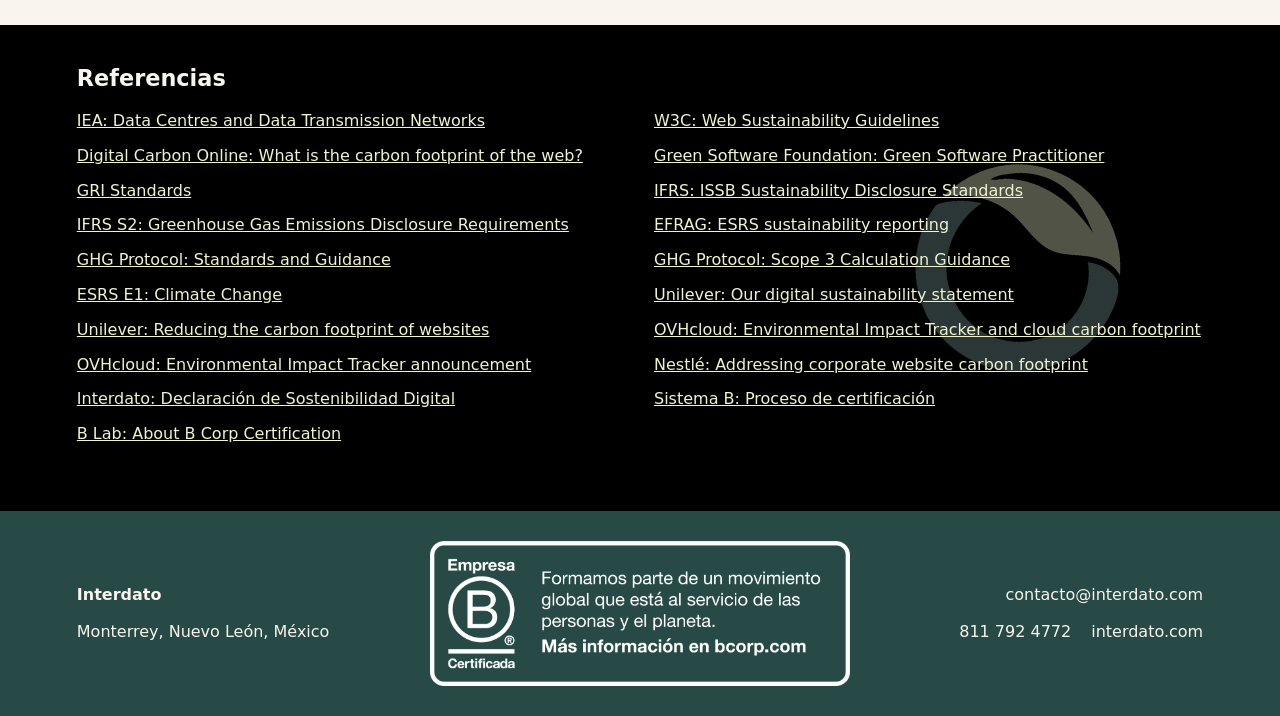
==== commit b860eb08: "Use Spanish B Corp branding" ====
--- a/index.html
+++ b/index.html
@@ -16,7 +16,7 @@
     >
     <meta property="og:type" content="website">
     <meta property="og:url" content="https://interdato-sostenibilidaddigital.github.io/ESG---Sostenibilidad-Digital/">
-    <link rel="stylesheet" href="styles.css?v=20260709-bcorp">
+    <link rel="stylesheet" href="styles.css?v=20260720-bcorp-es">
   </head>
   <body>
     <header class="site-header">
@@ -56,7 +56,7 @@
             <a class="button secondary" href="#evidencia">Ver evidencia</a>
           </div>
           <div class="hero-certification" aria-label="Interdato Empresa B Certificada">
-            <img src="assets/branding/logo-b-corp.png" alt="Certified B Corporation" width="52" height="76">
+            <img src="assets/branding/empresa-b-certificada-es-white.png" alt="Empresa B Certificada" width="405" height="667">
             <div>
               <strong>Interdato es Empresa B Certificada</strong>
               <span>La sostenibilidad digital se acompaña desde una empresa que también mide su impacto social, ambiental y de gobernanza.</span>
@@ -410,7 +410,7 @@
 
       <section class="section bcorp-section" aria-labelledby="bcorp-title">
         <div class="bcorp-mark">
-          <img src="assets/branding/logo-b-corp.png" alt="Certified B Corporation" width="150" height="220" loading="lazy">
+          <img src="assets/branding/empresa-b-certificada-es-white.png" alt="Empresa B Certificada" width="405" height="667" loading="lazy">
         </div>
         <div class="bcorp-copy">
           <p class="eyebrow">Empresa B Certificada</p>
@@ -544,15 +544,26 @@
     </main>
 
     <footer class="site-footer">
-      <div>
+      <div class="footer-identity">
         <strong>Interdato</strong>
         <span>Monterrey, Nuevo León, México</span>
-        <span class="footer-bcorp">
-          <img src="assets/branding/logo-b-corp.png" alt="Certified B Corporation" width="22" height="32" loading="lazy">
-          Empresa B Certificada
-        </span>
       </div>
-      <div>
+      <a
+        class="footer-bcorp-lockup"
+        href="https://www.bcorporation.net/"
+        target="_blank"
+        rel="noopener"
+        aria-label="Conoce más sobre el movimiento global de Empresas B"
+      >
+        <img
+          src="assets/branding/empresa-b-personas-planeta-es-white.png"
+          alt="Empresa B Certificada. Formamos parte de un movimiento global que está al servicio de las personas y el planeta. Más información en bcorp.com"
+          width="2553"
+          height="884"
+          loading="lazy"
+        >
+      </a>
+      <div class="footer-contact">
         <a href="mailto:contacto@interdato.com">contacto@interdato.com</a>
         <a href="tel:+528117924772">811 792 4772</a>
         <a href="https://interdato.com" target="_blank" rel="noopener">interdato.com</a>
--- a/styles.css
+++ b/styles.css
@@ -243,11 +243,10 @@
 }
 
 .hero-certification img {
-  width: 52px;
-  height: 76px;
+  width: 54px;
+  height: auto;
   flex: 0 0 auto;
   object-fit: contain;
-  border-radius: 4px;
 }
 
 .hero-certification strong,
@@ -562,7 +561,7 @@
 
 .bcorp-mark img {
   width: clamp(116px, 16vw, 164px);
-  border-radius: 6px;
+  height: auto;
 }
 
 .bcorp-copy {
@@ -1271,33 +1270,42 @@
 }
 
 .site-footer {
-  display: flex;
-  justify-content: space-between;
-  gap: 20px;
-  padding: 24px clamp(20px, 6vw, 88px);
+  display: grid;
+  grid-template-columns: minmax(220px, 1fr) minmax(300px, 420px) minmax(220px, 1fr);
+  gap: clamp(24px, 4vw, 54px);
+  align-items: center;
+  padding: 30px clamp(20px, 6vw, 88px);
   color: var(--cream);
   background: var(--deep);
 }
 
-.site-footer div {
+.footer-identity,
+.footer-contact {
   display: flex;
   flex-wrap: wrap;
   gap: 12px 20px;
 }
 
-.footer-bcorp {
-  display: inline-flex;
+.footer-identity {
   align-items: center;
-  gap: 8px;
-  color: var(--lime);
-  font-weight: 900;
-}
-
-.footer-bcorp img {
-  width: 22px;
-  height: 32px;
-  object-fit: contain;
-  border-radius: 3px;
+}
+
+.footer-contact {
+  justify-content: flex-end;
+  text-align: right;
+}
+
+.footer-bcorp-lockup {
+  display: block;
+  width: 100%;
+  max-width: 420px;
+  justify-self: center;
+}
+
+.footer-bcorp-lockup img {
+  display: block;
+  width: 100%;
+  height: auto;
 }
 
 @media (max-width: 980px) {
@@ -1371,6 +1379,21 @@
     text-align: left;
   }
 
+  .site-footer {
+    grid-template-columns: 1fr;
+    align-items: start;
+  }
+
+  .footer-bcorp-lockup {
+    width: min(100%, 420px);
+    justify-self: start;
+  }
+
+  .footer-contact {
+    justify-content: flex-start;
+    text-align: left;
+  }
+
   .framework-intro {
     margin-left: 0;
     text-align: left;
@@ -1454,9 +1477,6 @@
     align-items: flex-start;
   }
 
-  .site-footer {
-    flex-direction: column;
-  }
 }
 
 @media (max-width: 380px) {
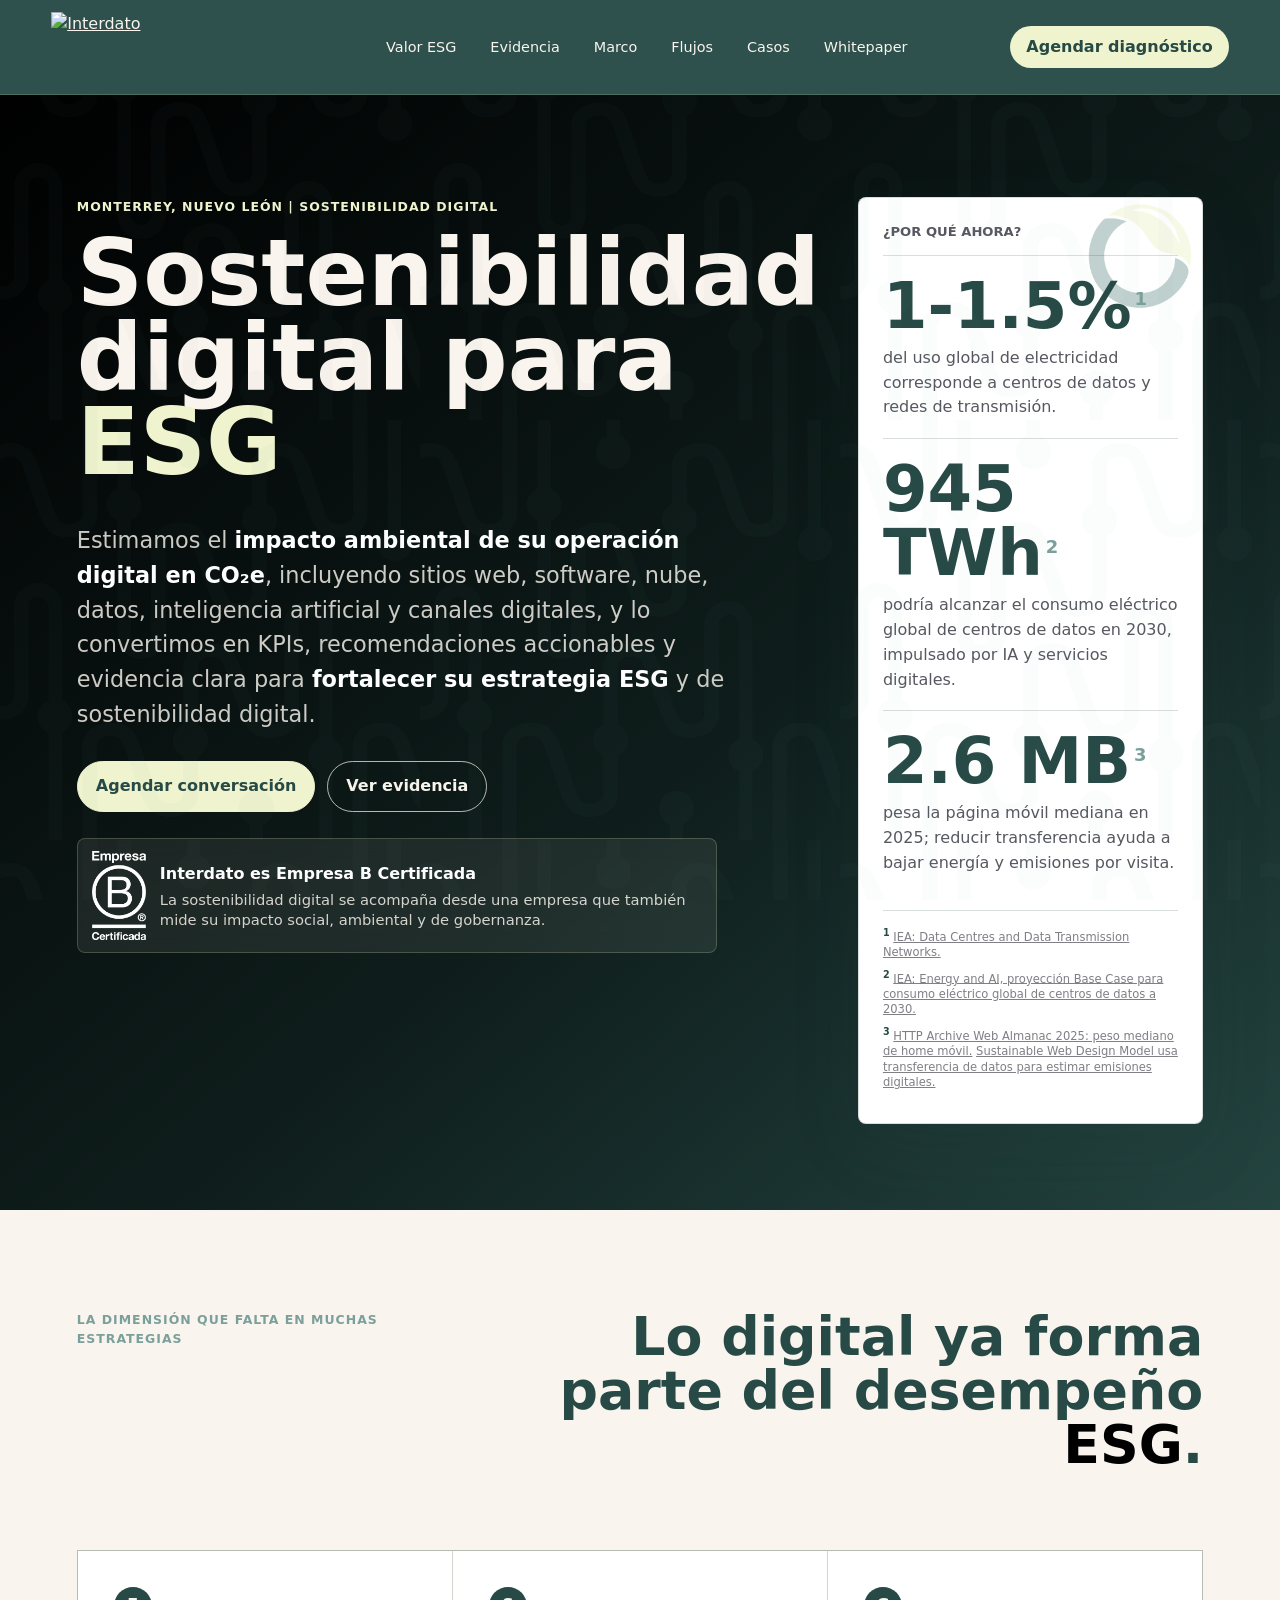
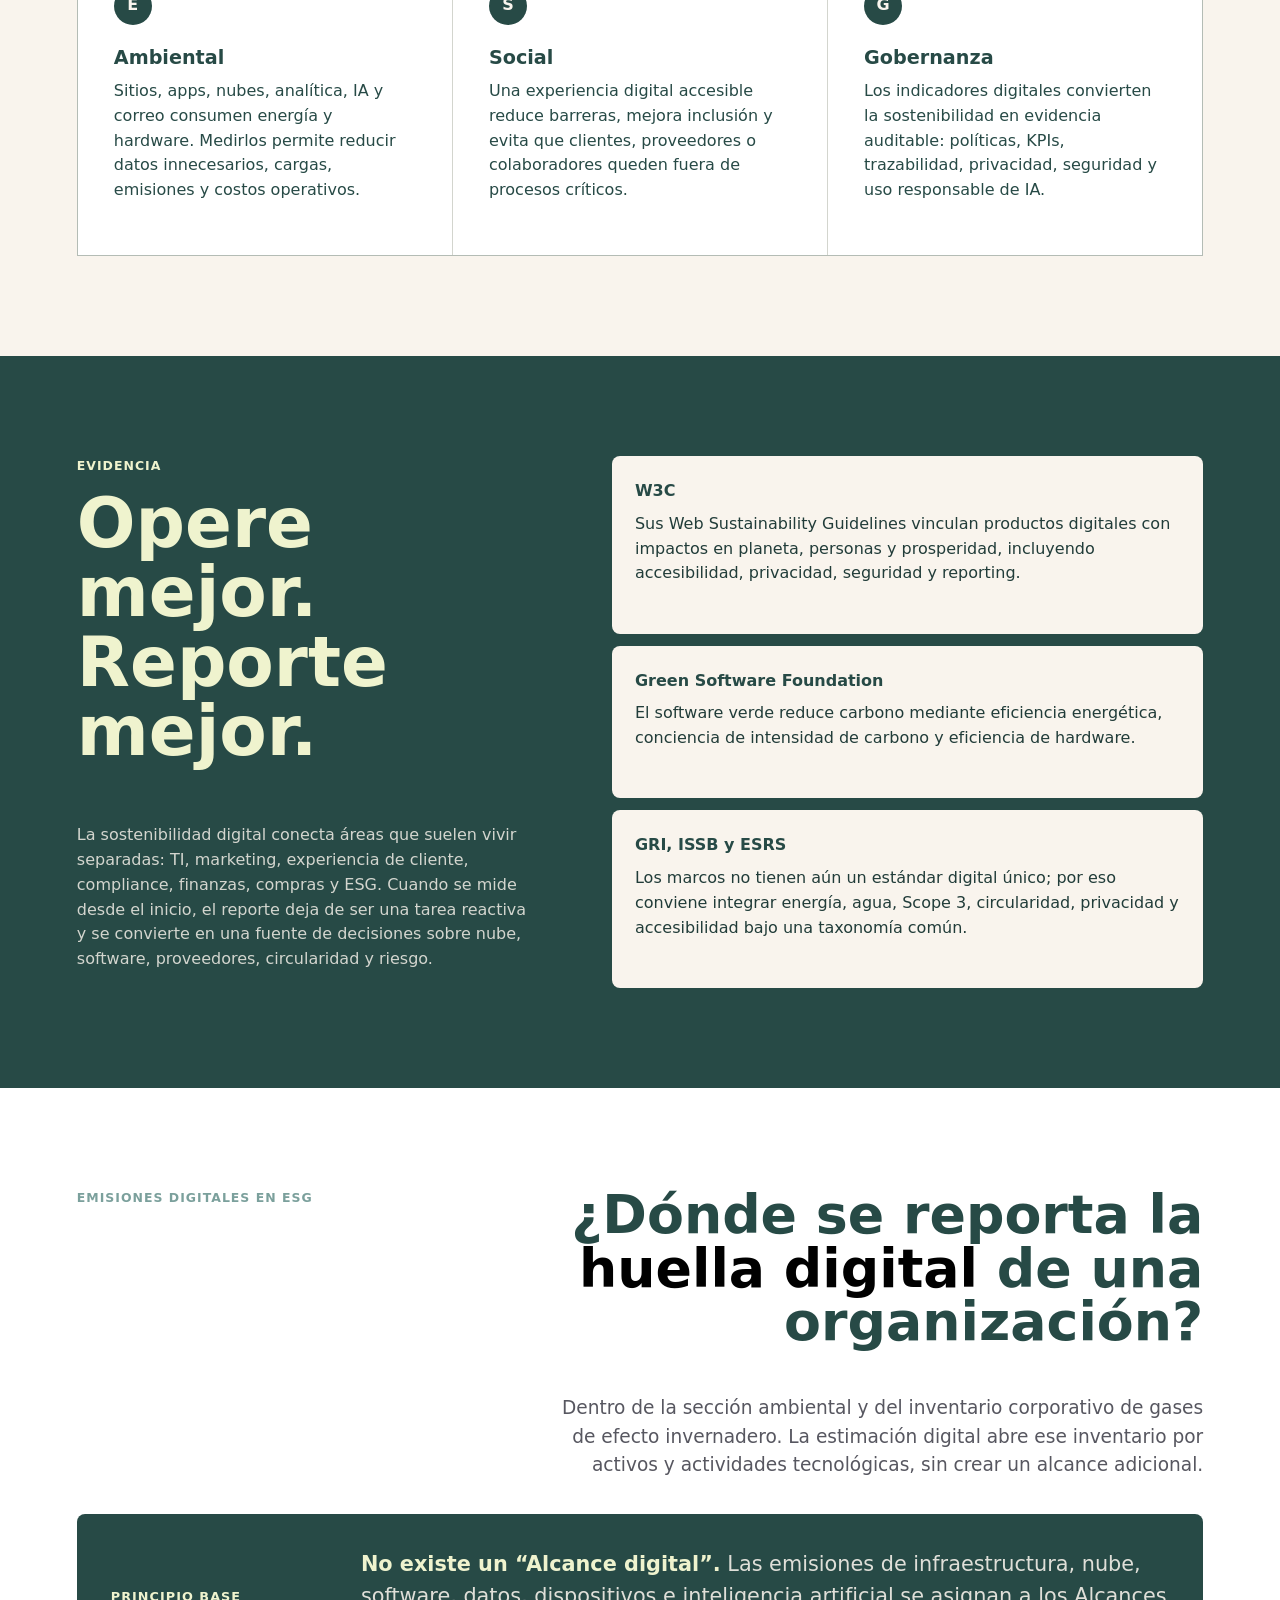
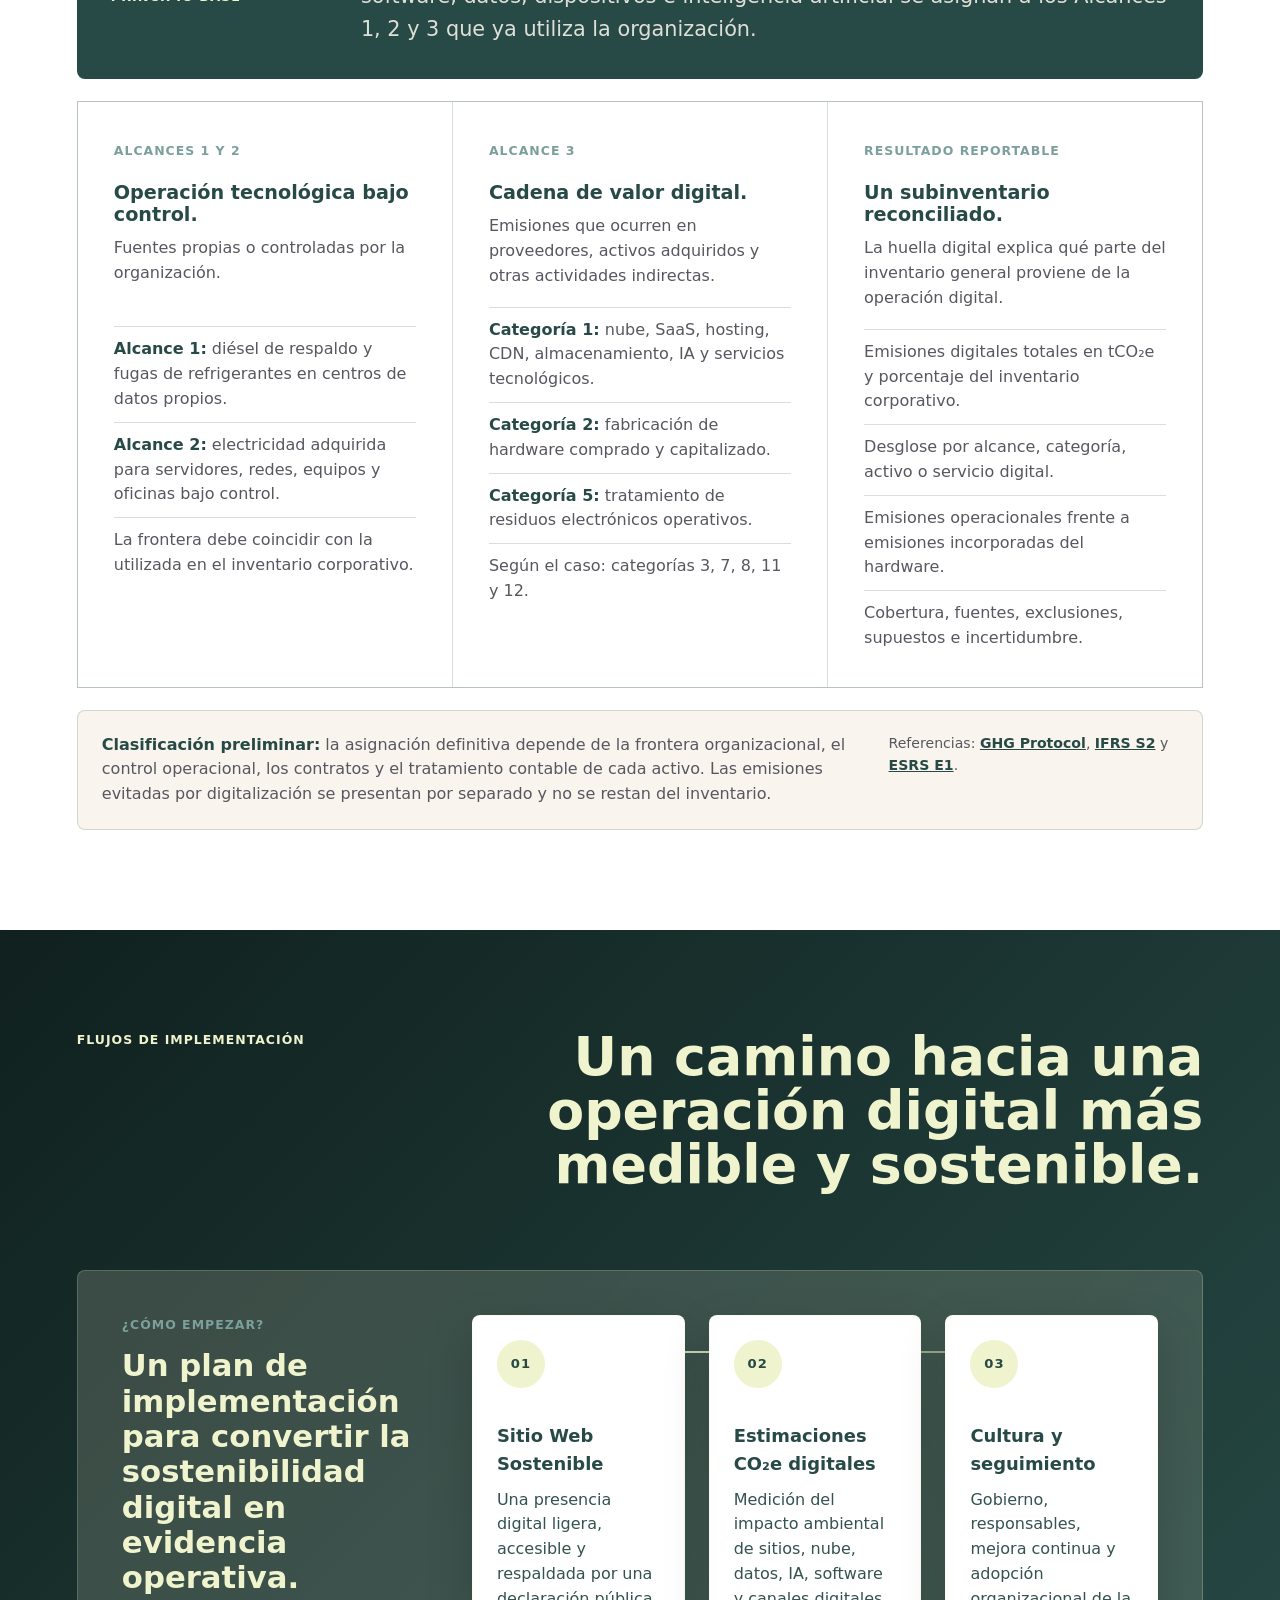
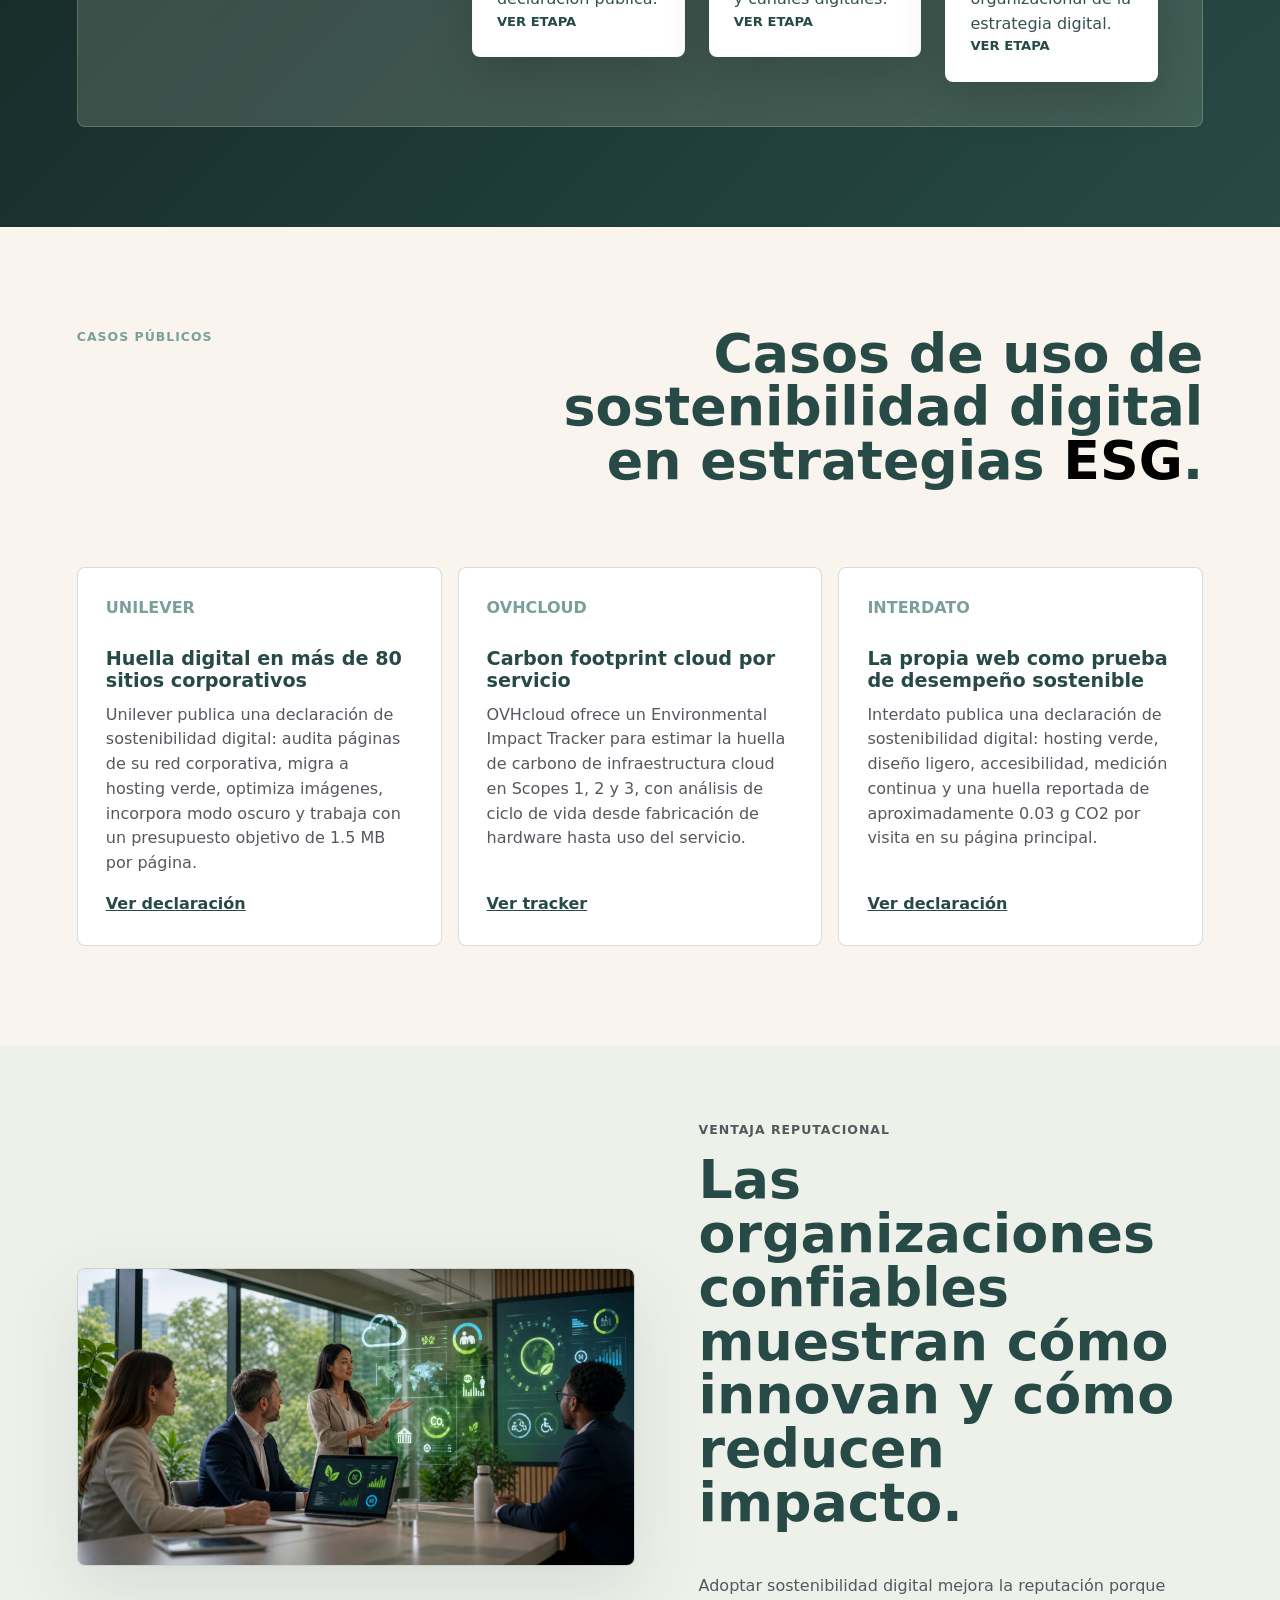
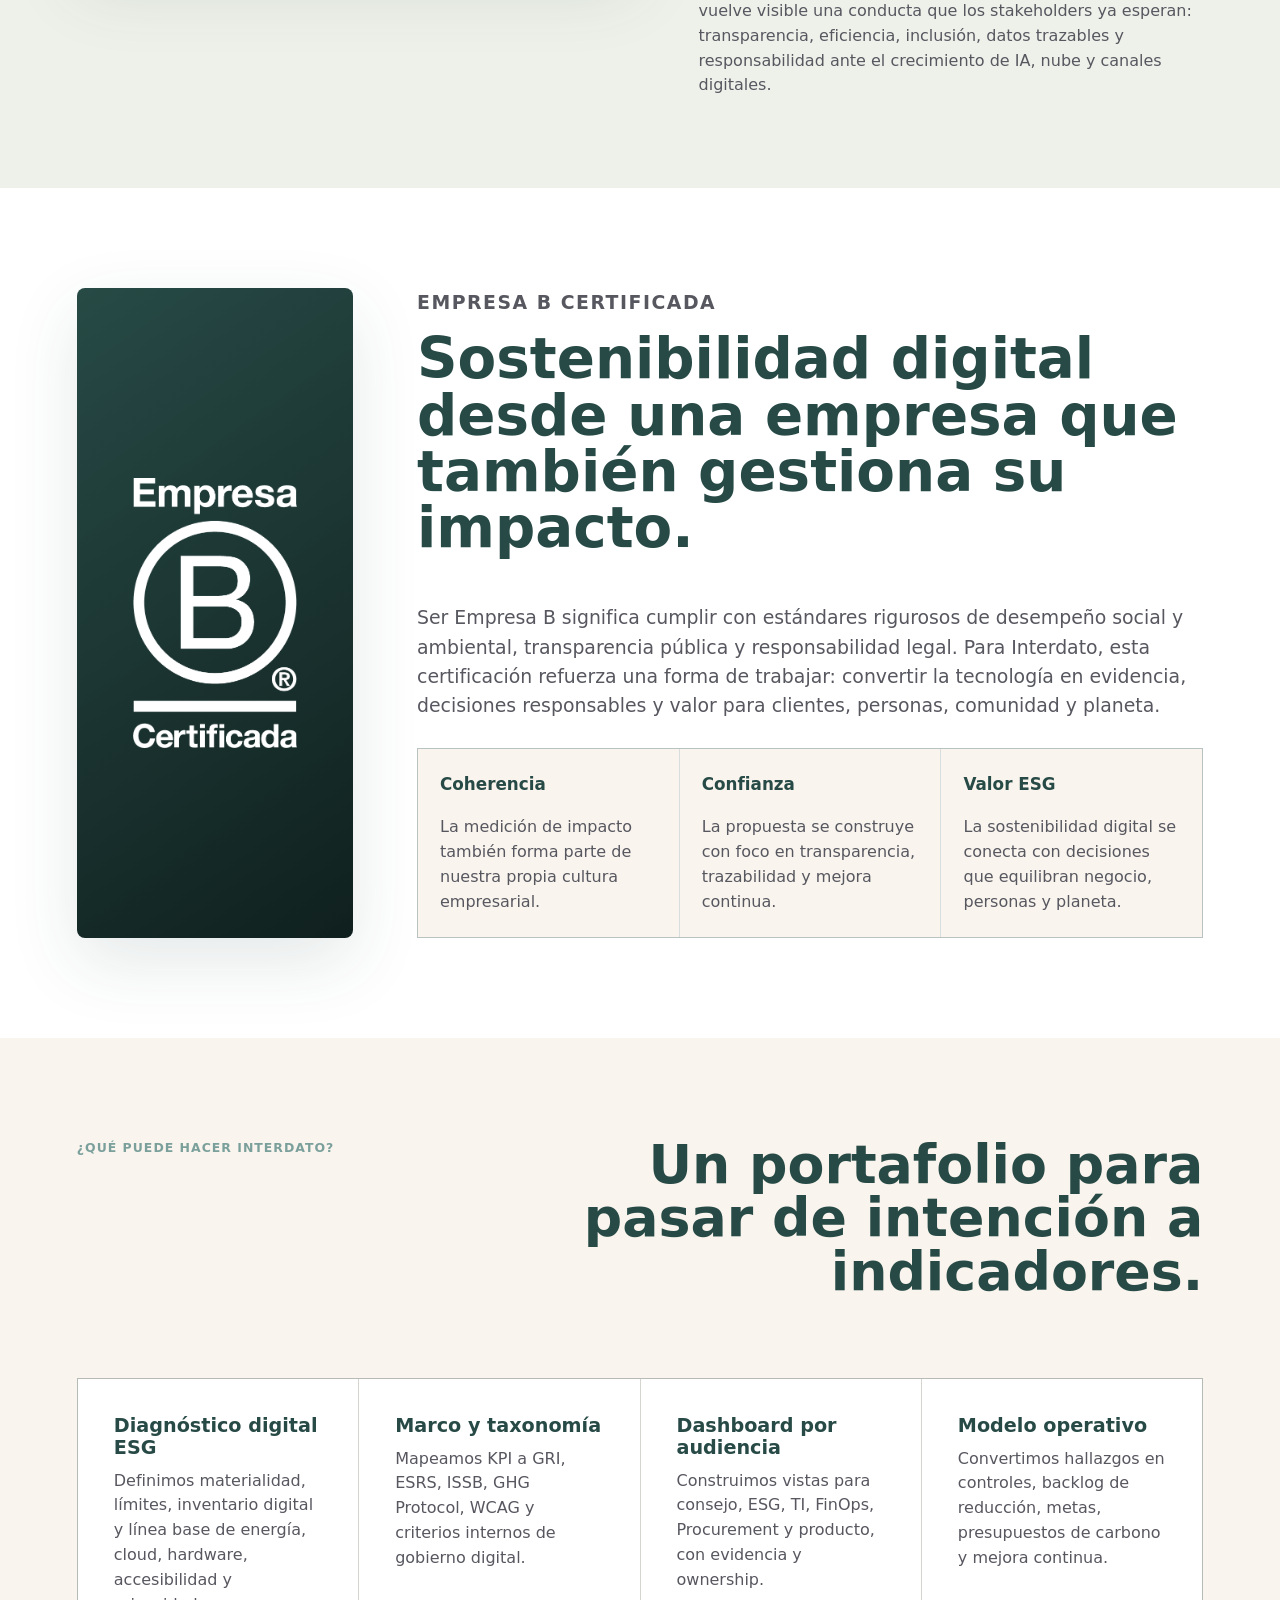
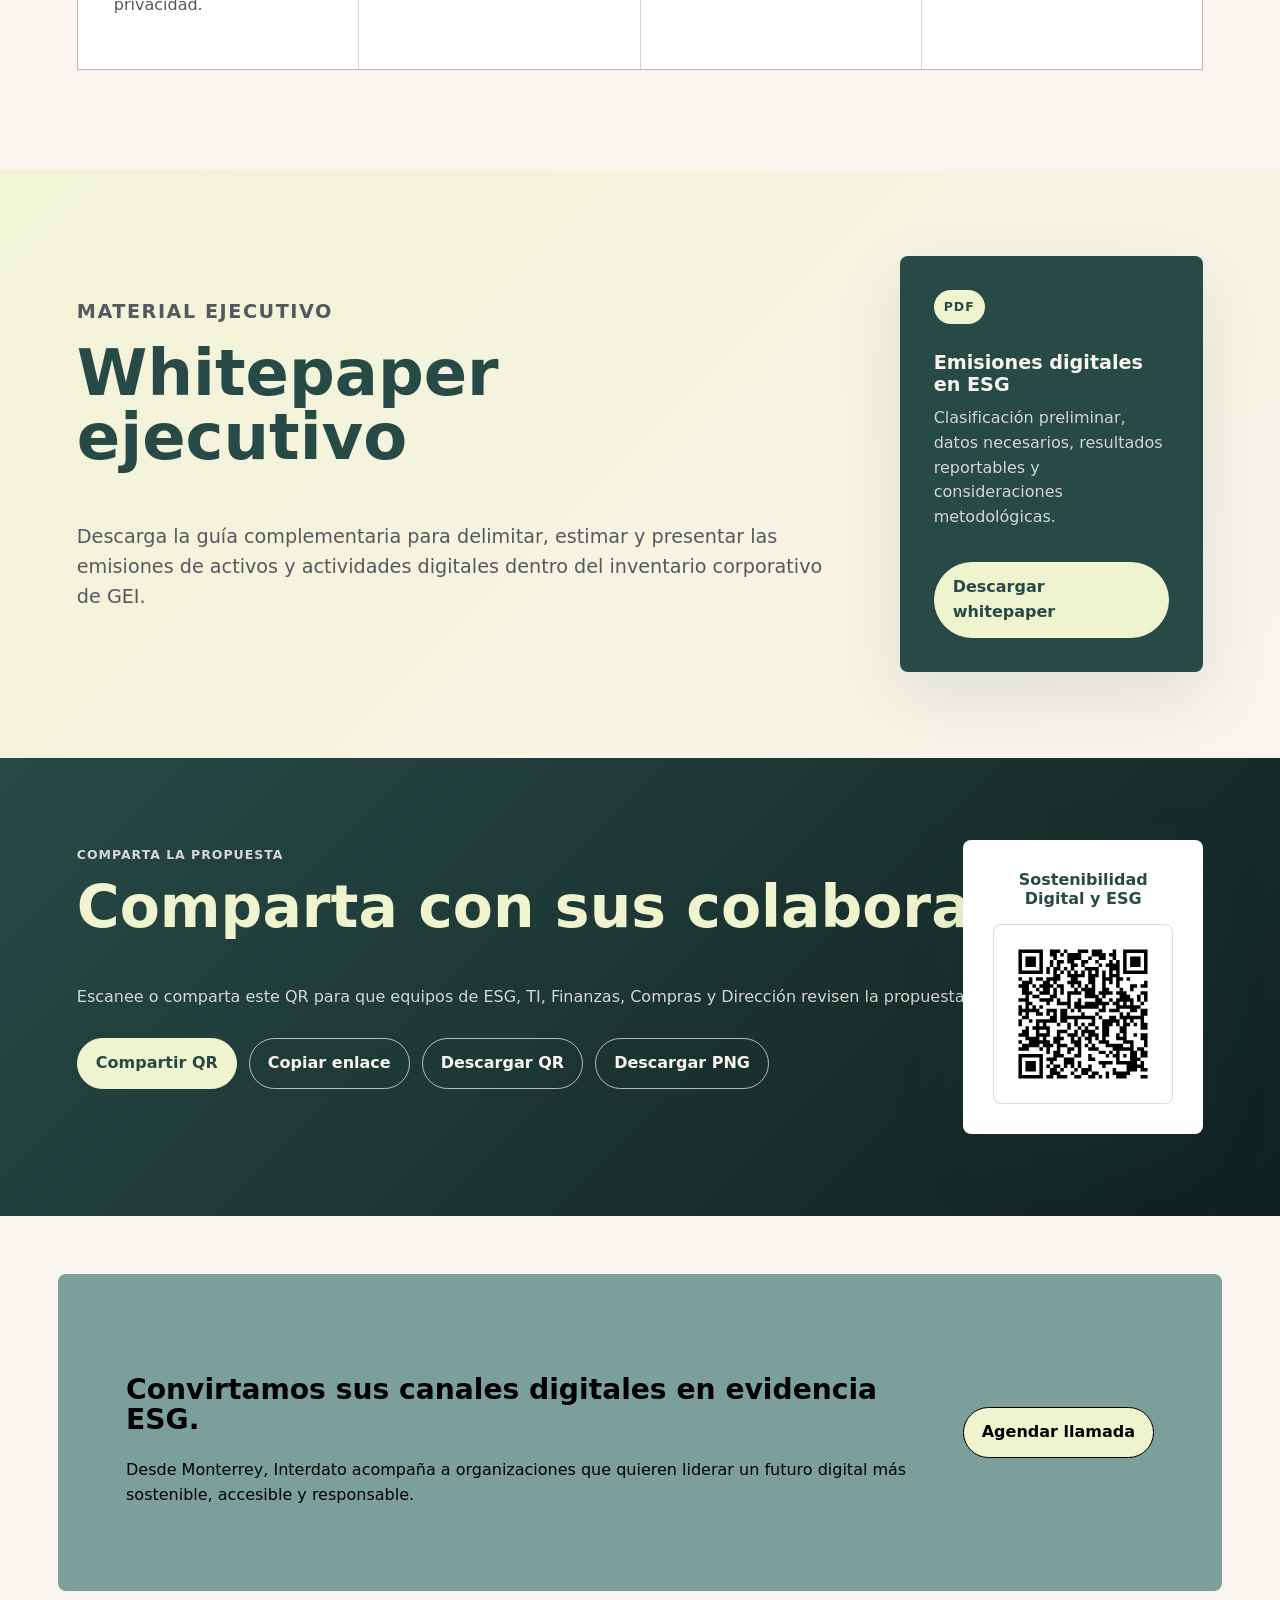
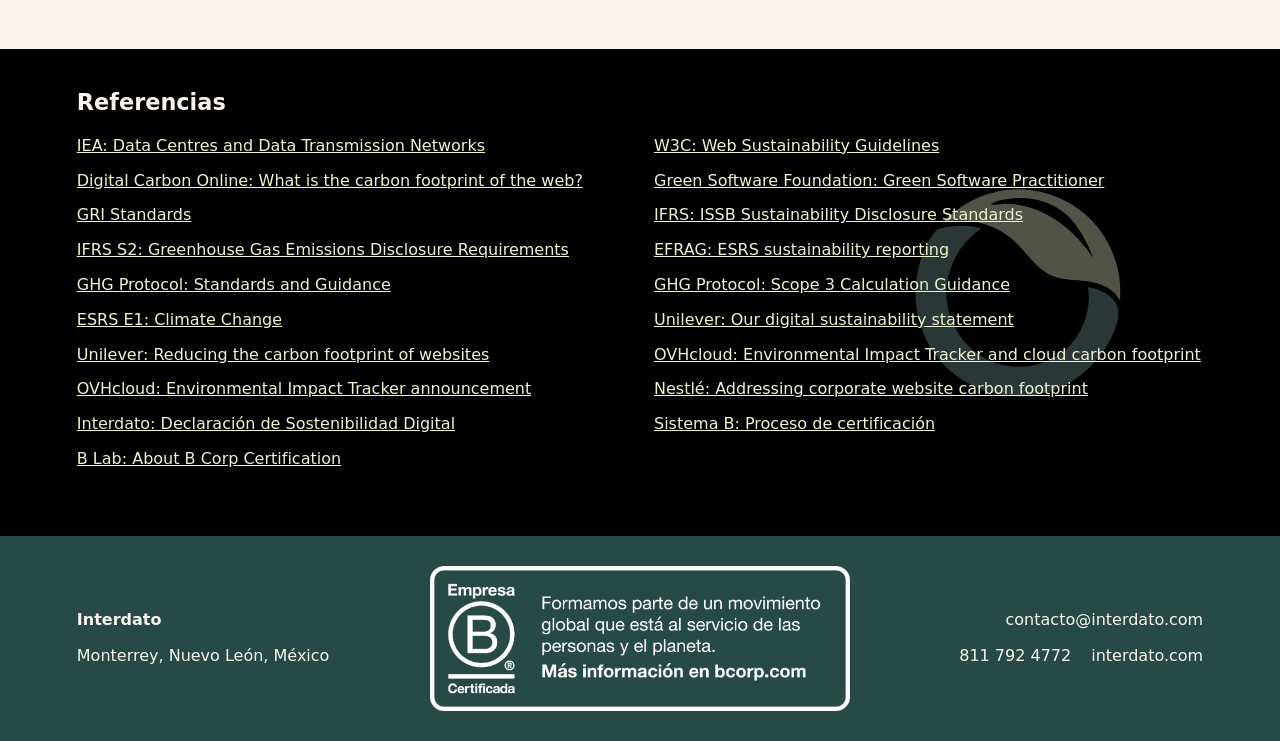
==== commit 00c2d9ee: "Use clearer methodological wording" ====
--- a/index.html
+++ b/index.html
@@ -475,7 +475,7 @@
         <div class="whitepaper-panel">
           <span>PDF</span>
           <h3>Emisiones digitales en ESG</h3>
-          <p>Clasificación preliminar, datos necesarios, resultados reportables y cautelas metodológicas.</p>
+          <p>Clasificación preliminar, datos necesarios, resultados reportables y consideraciones metodológicas.</p>
           <a class="button primary" href="assets/whitepaper-ejecutivo.pdf" download="whitepaper-emisiones-digitales-esg.pdf">Descargar whitepaper</a>
         </div>
       </section>
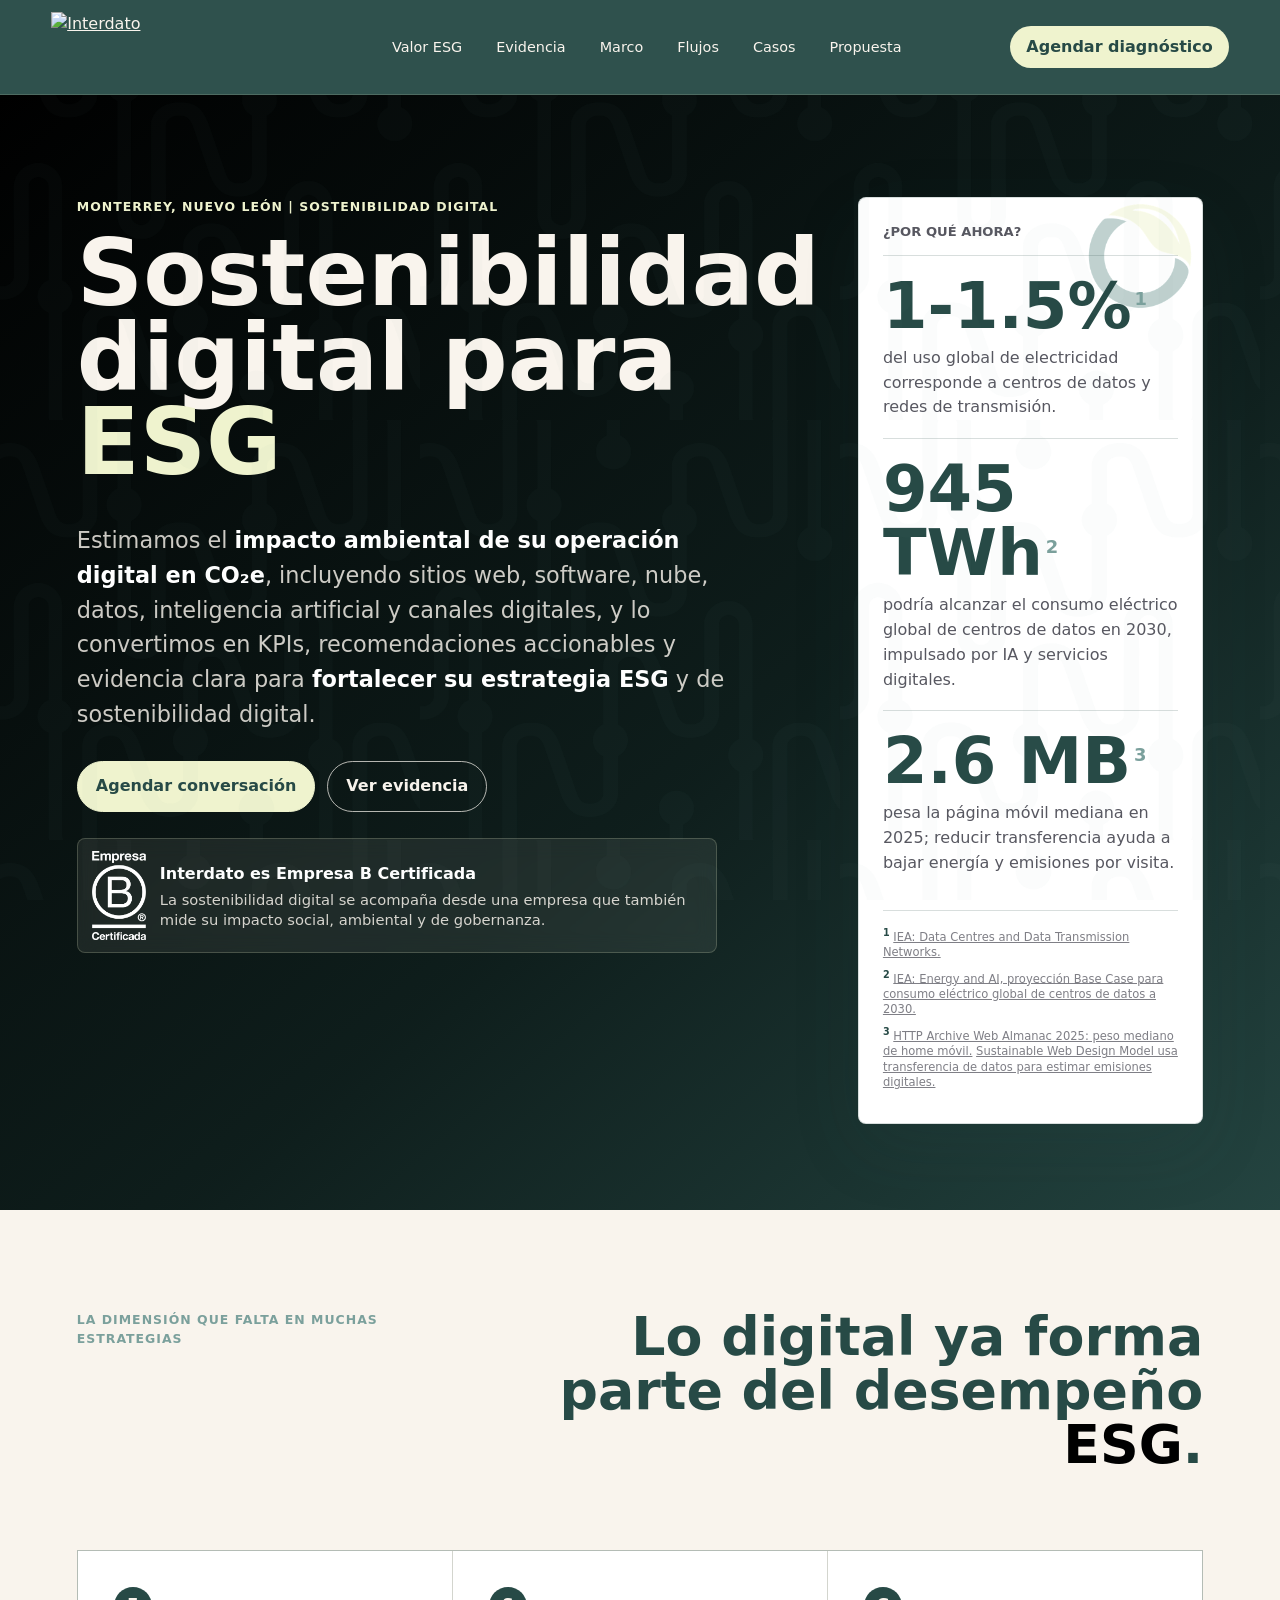
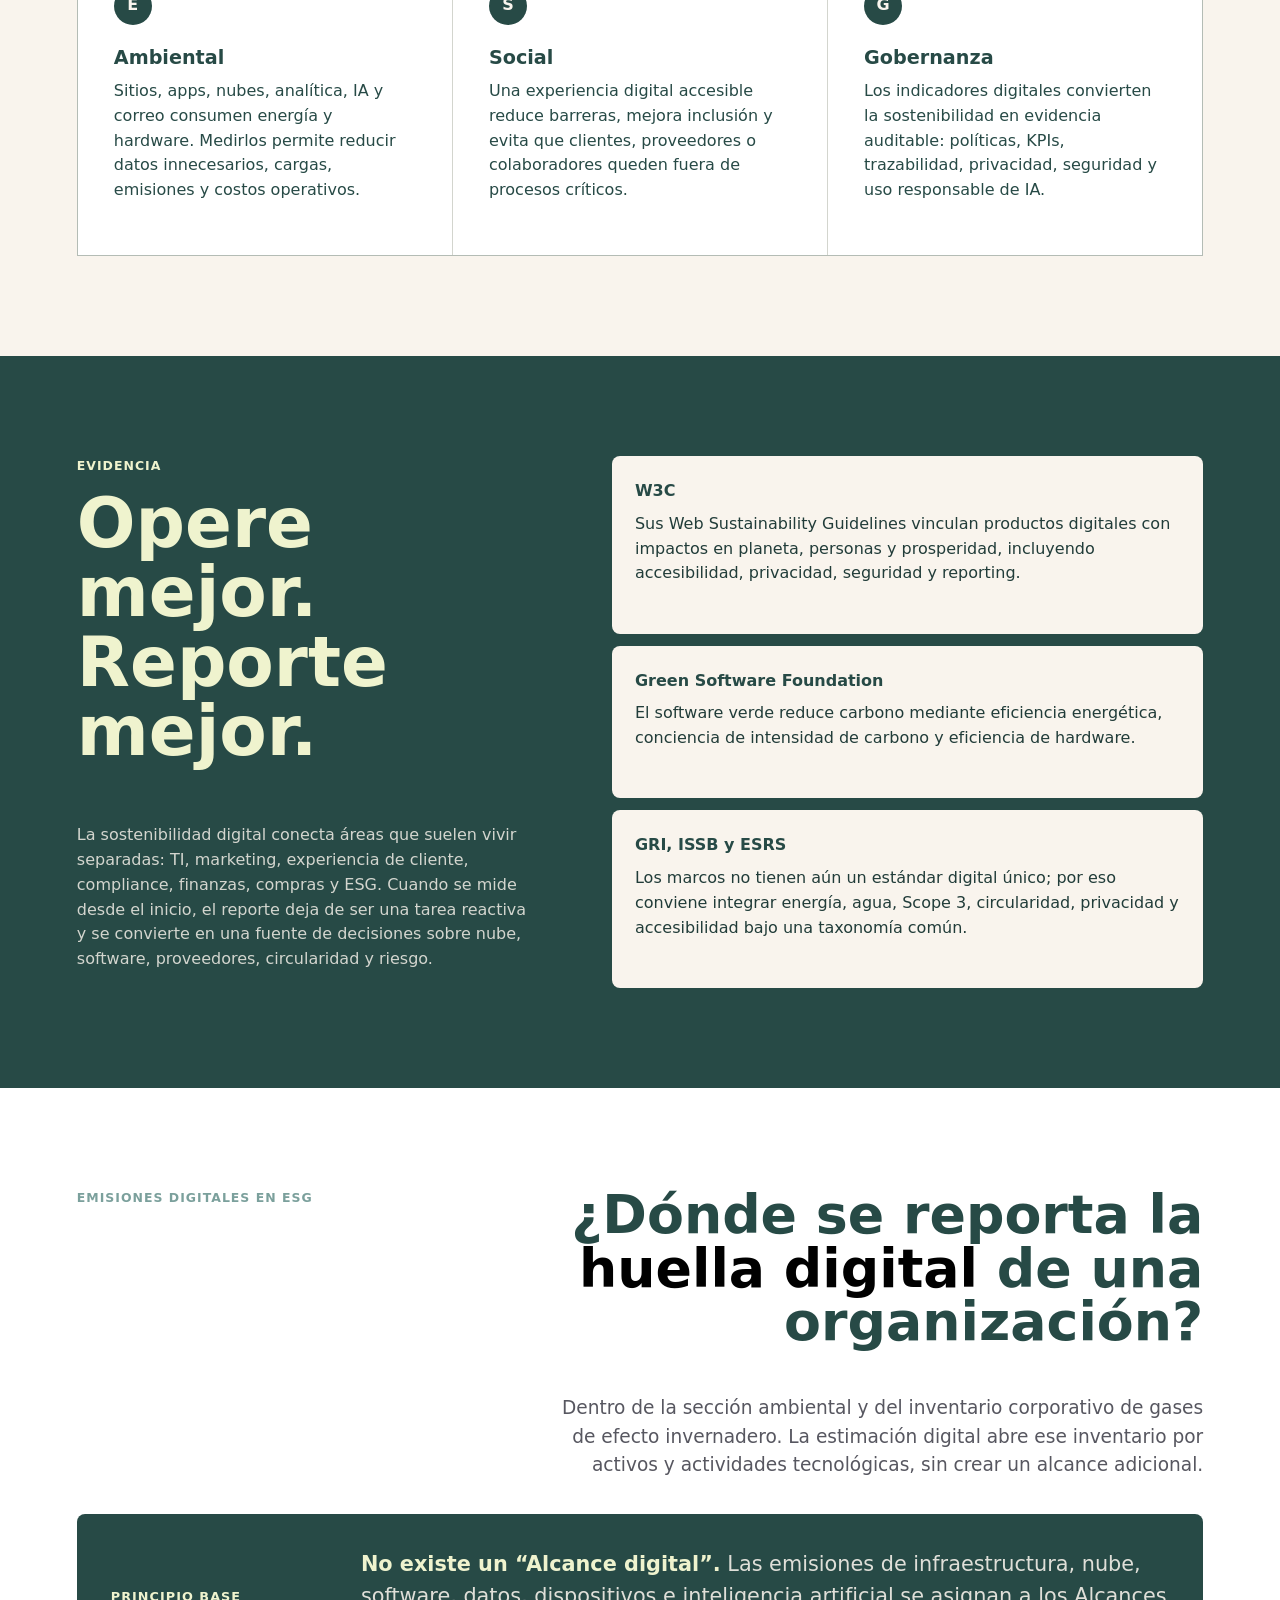
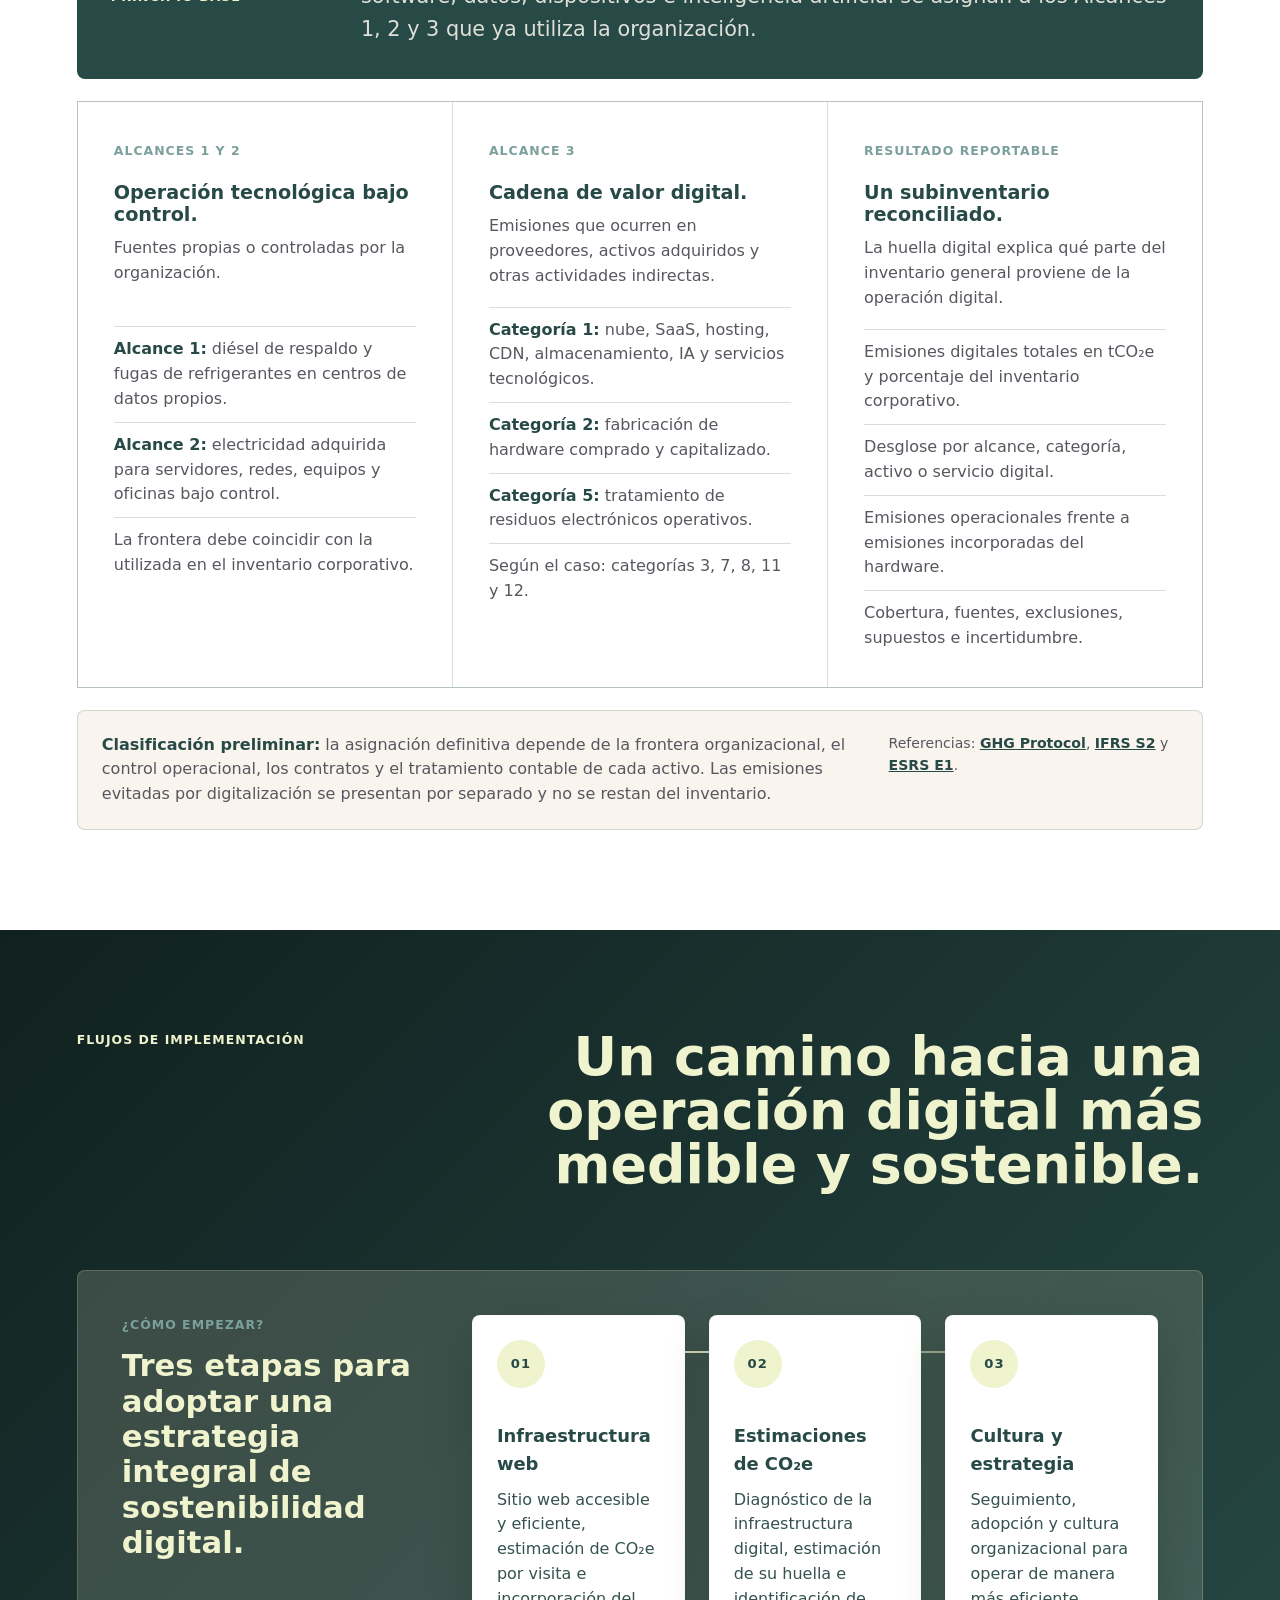
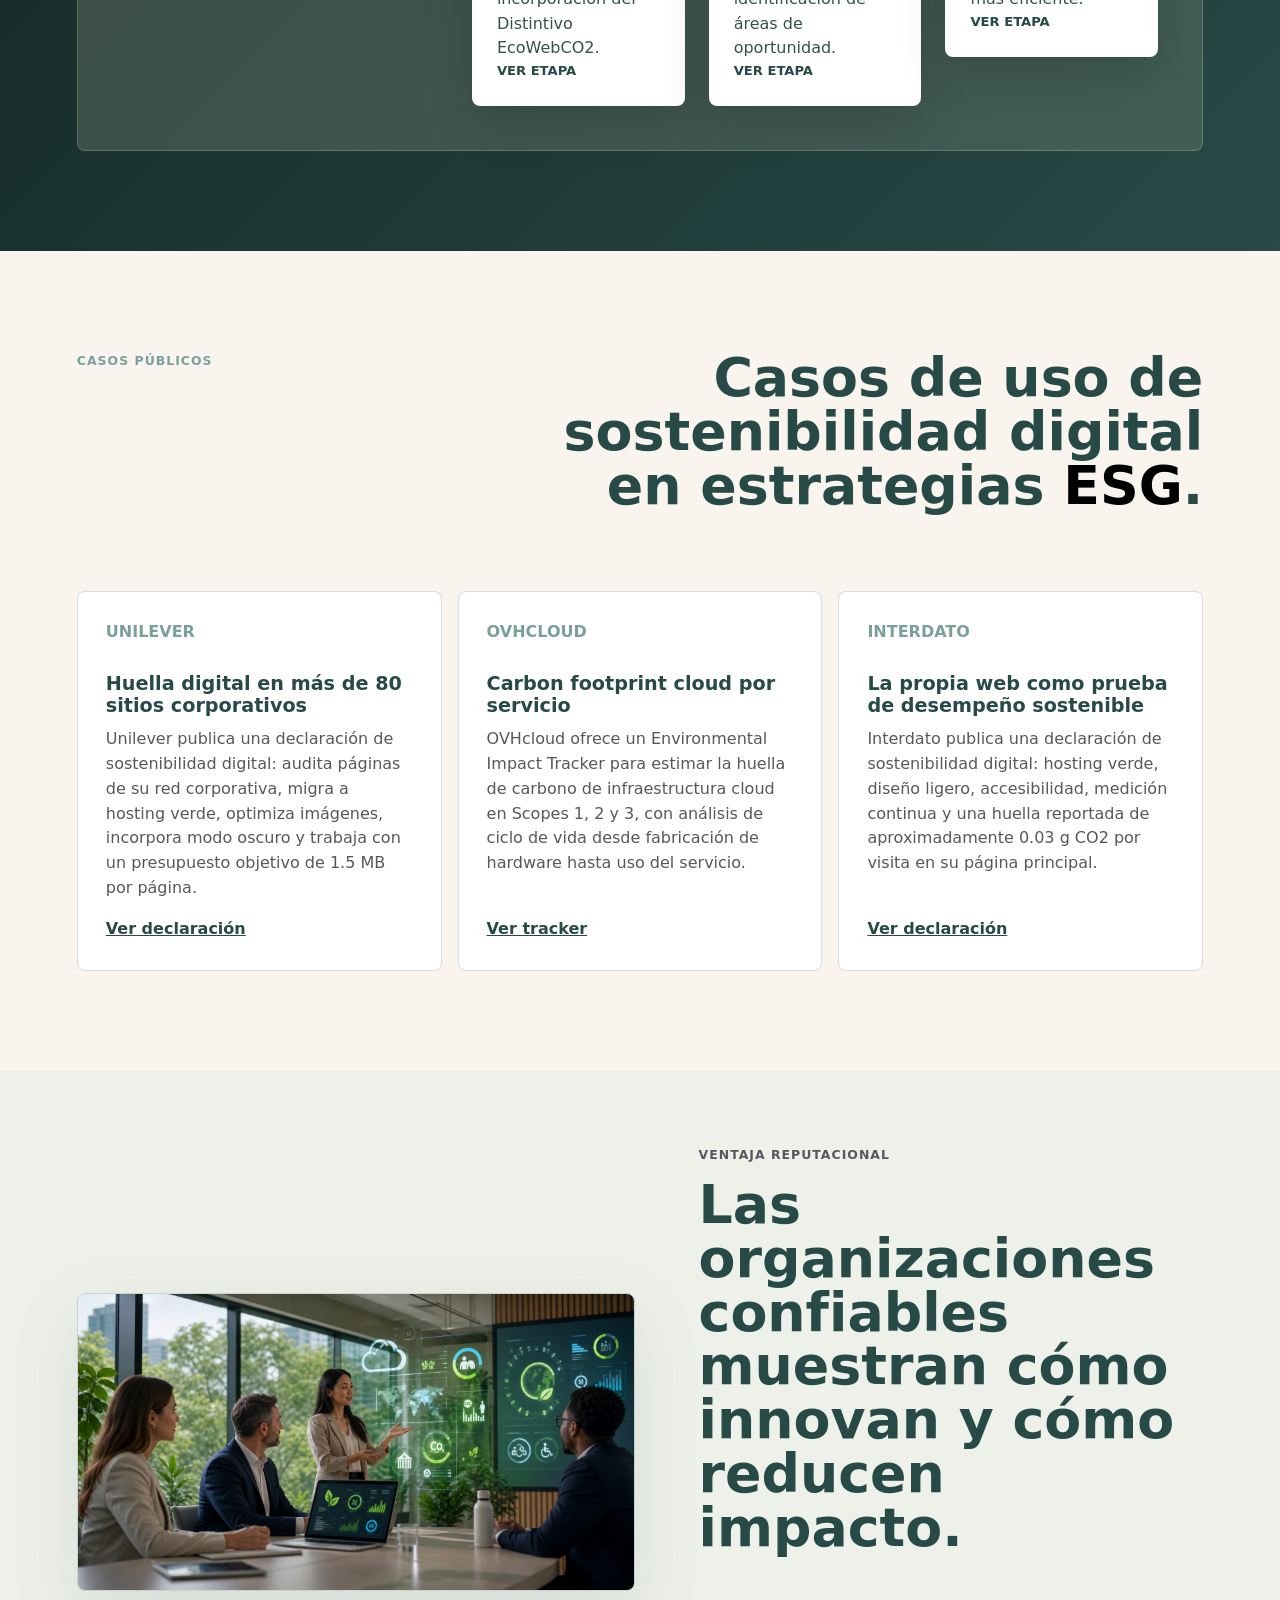
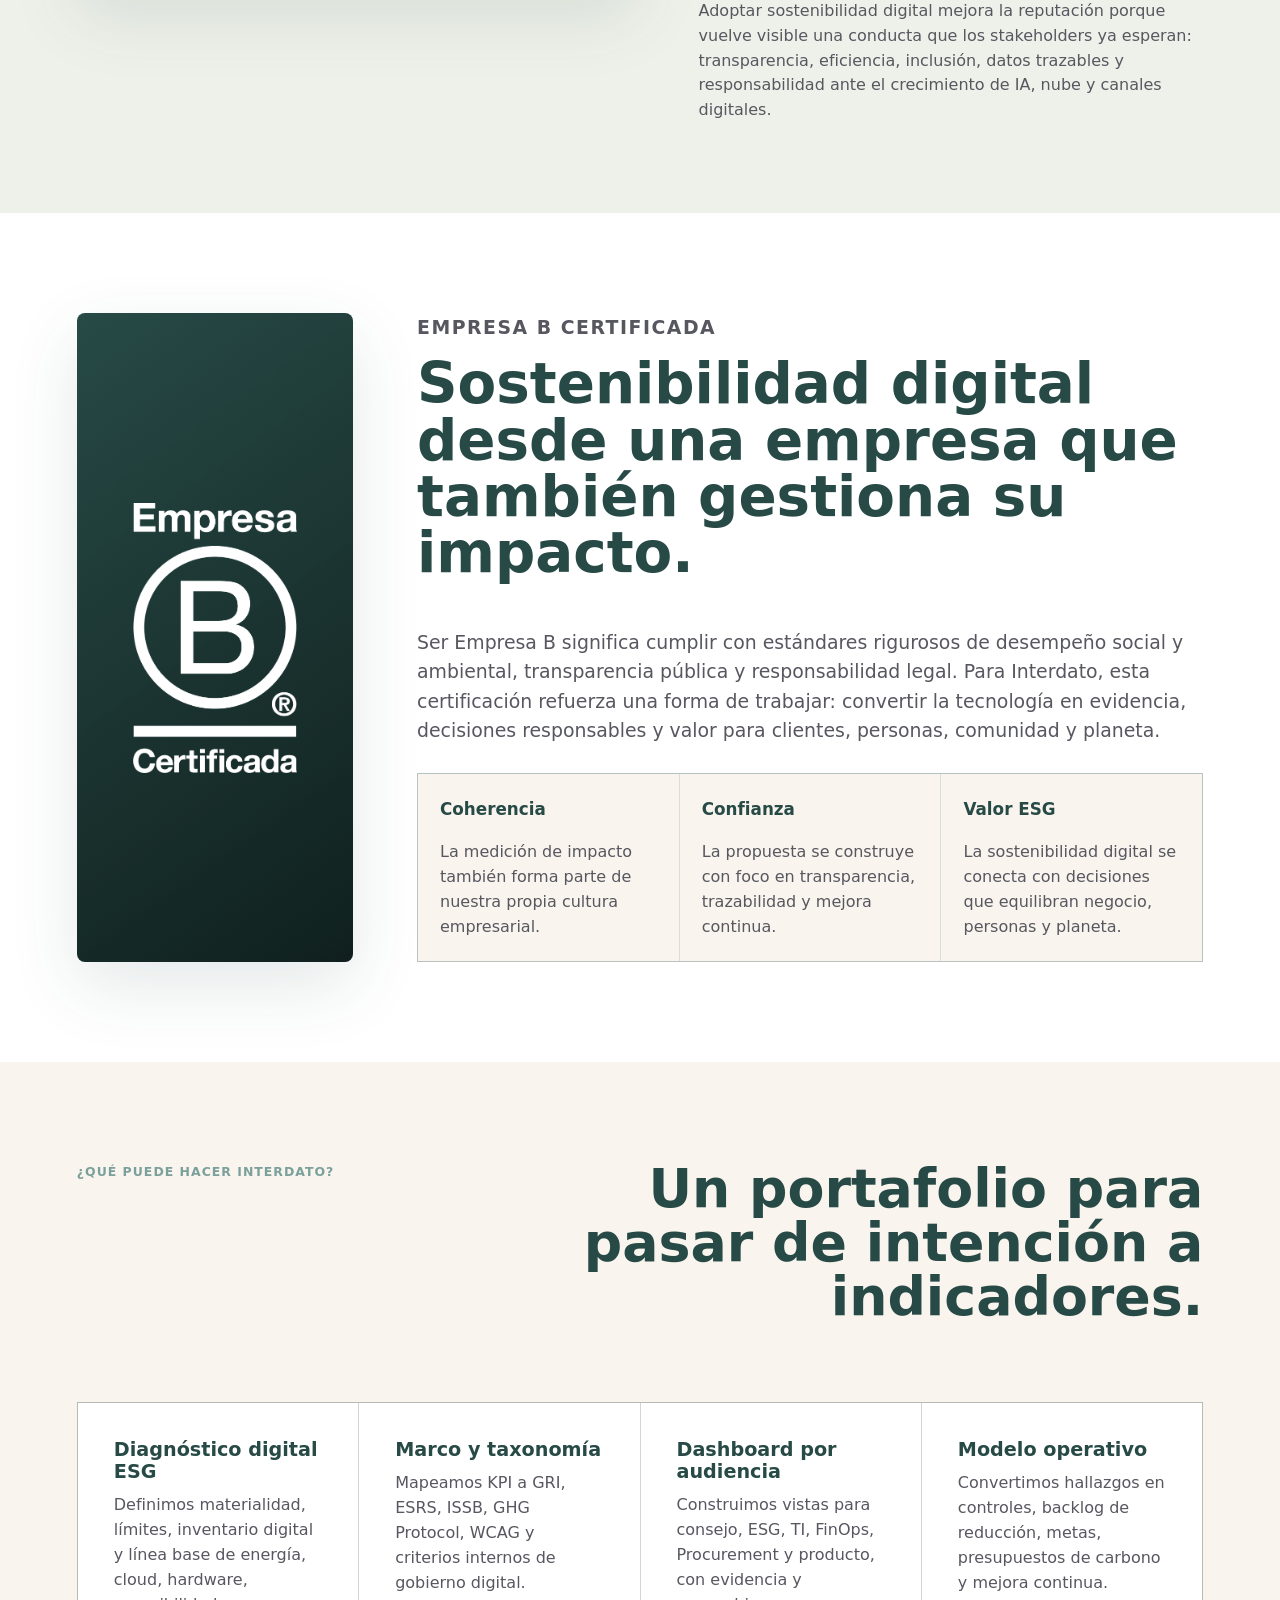
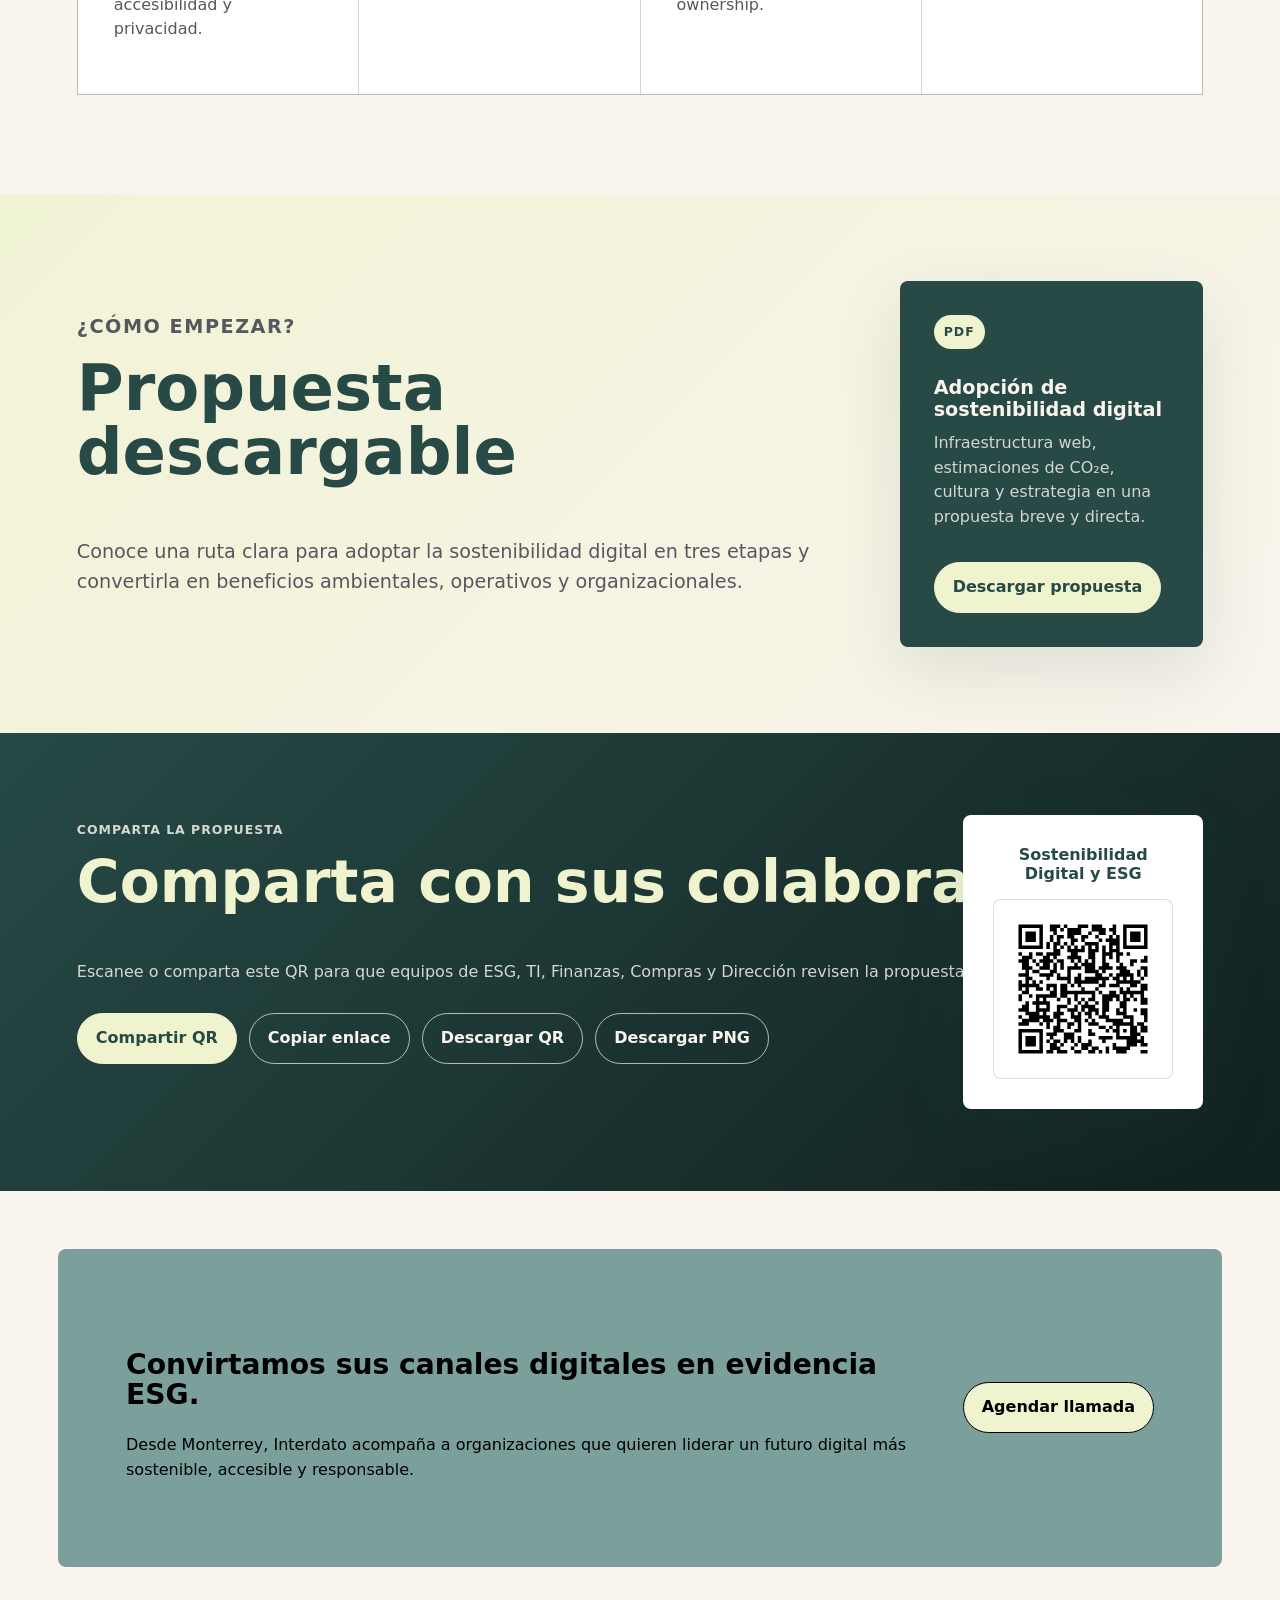
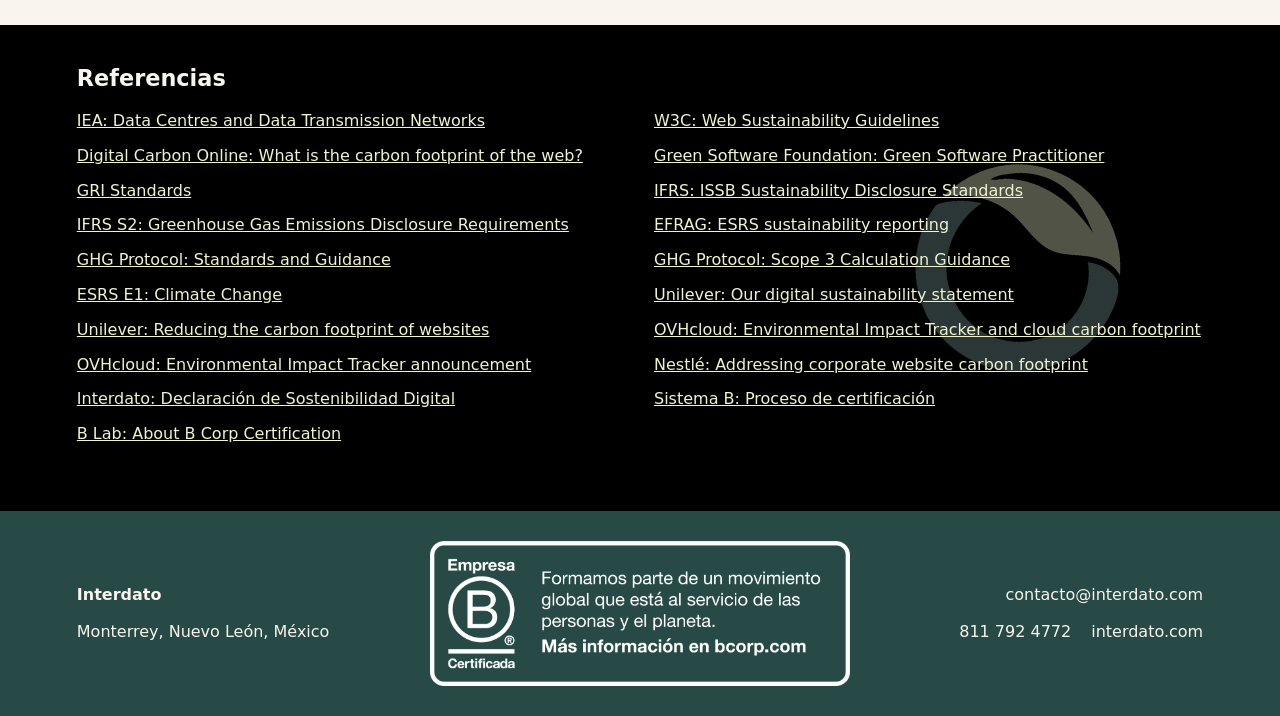
==== commit 5cd5265c: "Create digital sustainability adoption proposal" ====
--- a/index.html
+++ b/index.html
@@ -16,7 +16,7 @@
     >
     <meta property="og:type" content="website">
     <meta property="og:url" content="https://interdato-sostenibilidaddigital.github.io/ESG---Sostenibilidad-Digital/">
-    <link rel="stylesheet" href="styles.css?v=20260720-bcorp-es">
+    <link rel="stylesheet" href="styles.css?v=20260720-propuesta">
   </head>
   <body>
     <header class="site-header">
@@ -34,7 +34,7 @@
         <a href="#marco">Marco</a>
         <a href="#flujos">Flujos</a>
         <a href="#casos">Casos</a>
-        <a href="#whitepaper">Whitepaper</a>
+        <a href="#propuesta">Propuesta</a>
       </nav>
       <a class="header-cta" href="https://link.interdato.com/widget/bookings/agendainterdato" target="_blank" rel="noopener">Agendar diagnóstico</a>
     </header>
@@ -239,30 +239,30 @@
         <div class="starter-flow" aria-labelledby="empezar-title">
           <div>
             <p class="eyebrow">¿Cómo empezar?</p>
-            <h3 id="empezar-title">Un plan de implementación para convertir la sostenibilidad digital en evidencia operativa.</h3>
+            <h3 id="empezar-title">Tres etapas para adoptar una estrategia integral de sostenibilidad digital.</h3>
           </div>
           <ol class="starter-steps">
             <li class="starter-step">
               <button class="starter-card" type="button" data-open-modal="modal-sitio">
                 <span>01</span>
-                <h4>Sitio Web Sostenible</h4>
-                <p>Una presencia digital ligera, accesible y respaldada por una declaración pública.</p>
+                <h4>Infraestructura web</h4>
+                <p>Sitio web accesible y eficiente, estimación de CO₂e por visita e incorporación del Distintivo EcoWebCO2.</p>
                 <strong>Ver etapa</strong>
               </button>
             </li>
             <li class="starter-step">
               <button class="starter-card" type="button" data-open-modal="modal-co2e">
                 <span>02</span>
-                <h4>Estimaciones CO₂e digitales</h4>
-                <p>Medición del impacto ambiental de sitios, nube, datos, IA, software y canales digitales.</p>
+                <h4>Estimaciones de CO₂e</h4>
+                <p>Diagnóstico de la infraestructura digital, estimación de su huella e identificación de áreas de oportunidad.</p>
                 <strong>Ver etapa</strong>
               </button>
             </li>
             <li class="starter-step">
               <button class="starter-card" type="button" data-open-modal="modal-cultura">
                 <span>03</span>
-                <h4>Cultura y seguimiento</h4>
-                <p>Gobierno, responsables, mejora continua y adopción organizacional de la estrategia digital.</p>
+                <h4>Cultura y estrategia</h4>
+                <p>Seguimiento, adopción y cultura organizacional para operar de manera más eficiente.</p>
                 <strong>Ver etapa</strong>
               </button>
             </li>
@@ -272,17 +272,17 @@
         <dialog class="stage-modal" id="modal-sitio" aria-labelledby="modal-sitio-title">
           <button class="modal-close" type="button" data-close-modal aria-label="Cerrar">×</button>
           <span class="modal-kicker">Etapa 01</span>
-          <h3 id="modal-sitio-title">Sitio Web Sostenible con declaración de sostenibilidad digital</h3>
-          <p>El sitio web se convierte en la primera prueba visible de compromiso: menos peso, mejor accesibilidad, mayor claridad y una declaración pública que explique cómo se gestiona el impacto digital.</p>
+          <h3 id="modal-sitio-title">Infraestructura web accesible y eficiente</h3>
+          <p>El sitio web se convierte en la primera evidencia visible de la estrategia: una experiencia más ligera y accesible, con una estimación de CO₂e por visita y el Distintivo EcoWebCO2.</p>
           <p class="modal-stat"><strong>Indicador:</strong> Digital Carbon Online estima que el tráfico web global genera entre 4.74 y 42.11 millones de toneladas CO₂e al año; en sus páginas evaluadas, el promedio va de 0.296 a 0.382 g CO₂e por visita.</p>
           <div class="modal-grid">
             <div>
               <strong>Entregables</strong>
               <ul>
-                <li>Diagnóstico de peso, desempeño y accesibilidad.</li>
-                <li>Lectura de materialidad: impactos, riesgos y oportunidades digitales visibles en el sitio.</li>
-                <li>Backlog de optimización para contenido, imágenes y experiencia.</li>
-                <li>Declaración pública de sostenibilidad digital.</li>
+                <li>Diagnóstico de desempeño, peso y accesibilidad del sitio.</li>
+                <li>Optimización priorizada de contenido, imágenes y experiencia.</li>
+                <li>Estimación de CO₂e por visita web.</li>
+                <li>Incorporación del Distintivo EcoWebCO2.</li>
               </ul>
             </div>
             <div>
@@ -299,18 +299,17 @@
         <dialog class="stage-modal" id="modal-co2e" aria-labelledby="modal-co2e-title">
           <button class="modal-close" type="button" data-close-modal aria-label="Cerrar">×</button>
           <span class="modal-kicker">Etapa 02</span>
-          <h3 id="modal-co2e-title">Estimaciones de impacto CO₂e de actividades digitales</h3>
-          <p>La operación digital se traduce en indicadores: sitios web, software, nube, datos, inteligencia artificial y canales digitales se convierten en estimaciones CO₂e y oportunidades priorizadas.</p>
+          <h3 id="modal-co2e-title">Estimaciones de CO₂e de la operación digital</h3>
+          <p>Se construye una visión preliminar de la huella de sitios, software, nube, datos, inteligencia artificial, equipos y canales digitales para orientar decisiones y prioridades de mejora.</p>
           <div class="modal-grid">
             <div>
               <strong>Entregables</strong>
               <ul>
-                <li>Inventario de activos y actividades digitales.</li>
-                <li>Límites y taxonomía para cloud, software, hardware, proveedores y canales digitales.</li>
-                <li>Conectores de datos para energía, transferencia, accesibilidad, privacidad y FinOps.</li>
-                <li>Motor de cálculo alineado a GHG Protocol, SCI, reglas internas y trazabilidad metodológica.</li>
-                <li>Estimaciones CO₂e por canal, servicio o flujo.</li>
-                <li>KPIs ejecutivos y recomendaciones accionables.</li>
+                <li>Diagnóstico de la infraestructura y las actividades digitales relevantes.</li>
+                <li>Alcance preliminar de activos, servicios, proveedores y canales.</li>
+                <li>Estimaciones de CO₂e por categoría priorizada.</li>
+                <li>Identificación de áreas de oportunidad y acciones recomendadas.</li>
+                <li>Resultados ejecutivos para apoyar la estrategia ESG.</li>
               </ul>
             </div>
             <div>
@@ -326,17 +325,17 @@
         <dialog class="stage-modal" id="modal-cultura" aria-labelledby="modal-cultura-title">
           <button class="modal-close" type="button" data-close-modal aria-label="Cerrar">×</button>
           <span class="modal-kicker">Etapa 03</span>
-          <h3 id="modal-cultura-title">Cultura organizacional y seguimiento a la estrategia</h3>
-          <p>La sostenibilidad digital deja de ser un diagnóstico aislado y se integra en la operación: responsables, seguimiento, decisiones de arquitectura, compras, contenido, datos y mejora continua.</p>
+          <h3 id="modal-cultura-title">Cultura organizacional y estrategia de adopción</h3>
+          <p>La sostenibilidad digital se integra en la operación mediante objetivos, responsables, seguimiento y un programa de cultura que ayuda a los equipos a trabajar de manera más eficiente.</p>
           <div class="modal-grid">
             <div>
               <strong>Entregables</strong>
               <ul>
-                <li>Modelo de gobierno y responsables por audiencia.</li>
-                <li>Tablero de seguimiento para ESG, TI y dirección.</li>
-                <li>Comité operativo para convertir KPIs en backlog, decisiones y objetivos de mejora.</li>
-                <li>Estrategia de depuración digital para reducir activos, contenidos y datos innecesarios.</li>
-                <li>Ritual operativo para revisar avances y nuevas oportunidades.</li>
+                <li>Estrategia de seguimiento y adopción.</li>
+                <li>Objetivos, indicadores y responsables por área.</li>
+                <li>Programa de cultura organizacional para los equipos involucrados.</li>
+                <li>Rutina de revisión de avances y nuevas oportunidades.</li>
+                <li>Plan de mejora continua para operar de manera más eficiente.</li>
               </ul>
             </div>
             <div>
@@ -463,20 +462,20 @@
         </div>
       </section>
 
-      <section class="whitepaper-section" id="whitepaper" aria-labelledby="whitepaper-title">
-        <div class="whitepaper-copy">
-          <p class="eyebrow">Material ejecutivo</p>
-          <h2 id="whitepaper-title">Whitepaper ejecutivo</h2>
+      <section class="proposal-section" id="propuesta" aria-labelledby="propuesta-title">
+        <div class="proposal-copy">
+          <p class="eyebrow">¿Cómo empezar?</p>
+          <h2 id="propuesta-title">Propuesta descargable</h2>
           <p>
-            Descarga la guía complementaria para delimitar, estimar y presentar las emisiones
-            de activos y actividades digitales dentro del inventario corporativo de GEI.
-          </p>
-        </div>
-        <div class="whitepaper-panel">
+            Conoce una ruta clara para adoptar la sostenibilidad digital en tres etapas y
+            convertirla en beneficios ambientales, operativos y organizacionales.
+          </p>
+        </div>
+        <div class="proposal-panel">
           <span>PDF</span>
-          <h3>Emisiones digitales en ESG</h3>
-          <p>Clasificación preliminar, datos necesarios, resultados reportables y consideraciones metodológicas.</p>
-          <a class="button primary" href="assets/whitepaper-ejecutivo.pdf" download="whitepaper-emisiones-digitales-esg.pdf">Descargar whitepaper</a>
+          <h3>Adopción de sostenibilidad digital</h3>
+          <p>Infraestructura web, estimaciones de CO₂e, cultura y estrategia en una propuesta breve y directa.</p>
+          <a class="button primary" href="assets/propuesta-sostenibilidad-digital.pdf" download="propuesta-adopcion-sostenibilidad-digital.pdf">Descargar propuesta</a>
         </div>
       </section>
 
--- a/styles.css
+++ b/styles.css
@@ -50,7 +50,7 @@
 }
 
 .hero,
-.whitepaper-section,
+.proposal-section,
 .cta-section {
   position: relative;
   overflow: hidden;
@@ -58,7 +58,7 @@
 }
 
 .hero > *,
-.whitepaper-section > *,
+.proposal-section > *,
 .cta-section > * {
   position: relative;
   z-index: 1;
@@ -1021,7 +1021,7 @@
   font-weight: 900;
 }
 
-.whitepaper-section {
+.proposal-section {
   display: grid;
   grid-template-columns: minmax(0, 1fr) minmax(280px, 0.4fr);
   gap: clamp(24px, 5vw, 64px);
@@ -1032,7 +1032,7 @@
     var(--cream);
 }
 
-.whitepaper-section::before {
+.proposal-section::before {
   position: absolute;
   inset: auto -7vw -24vw auto;
   z-index: 0;
@@ -1045,21 +1045,21 @@
   pointer-events: none;
 }
 
-.whitepaper-copy {
+.proposal-copy {
   max-width: 840px;
 }
 
-.whitepaper-copy h2 {
+.proposal-copy h2 {
   font-size: clamp(2.1rem, 5vw, 5rem);
 }
 
-.whitepaper-copy p {
+.proposal-copy p {
   max-width: 760px;
   color: var(--muted);
   font-size: clamp(1rem, 1.6vw, 1.2rem);
 }
 
-.whitepaper-panel {
+.proposal-panel {
   padding: clamp(24px, 4vw, 34px);
   color: var(--cream);
   background: var(--deep);
@@ -1067,7 +1067,7 @@
   box-shadow: var(--shadow);
 }
 
-.whitepaper-panel span {
+.proposal-panel span {
   display: inline-block;
   margin-bottom: 28px;
   padding: 7px 10px;
@@ -1079,15 +1079,15 @@
   letter-spacing: 0.08em;
 }
 
-.whitepaper-panel h3 {
-  color: var(--cream);
-}
-
-.whitepaper-panel p {
+.proposal-panel h3 {
+  color: var(--cream);
+}
+
+.proposal-panel p {
   color: rgba(249, 244, 237, 0.82);
 }
 
-.whitepaper-panel .button {
+.proposal-panel .button {
   margin-top: 16px;
   border-color: var(--lime);
   color: var(--deep);
@@ -1325,7 +1325,7 @@
   .framework-foot,
   .starter-flow,
   .bcorp-section,
-  .whitepaper-section,
+  .proposal-section,
   .qr-share,
   .cta-section {
     grid-template-columns: 1fr;
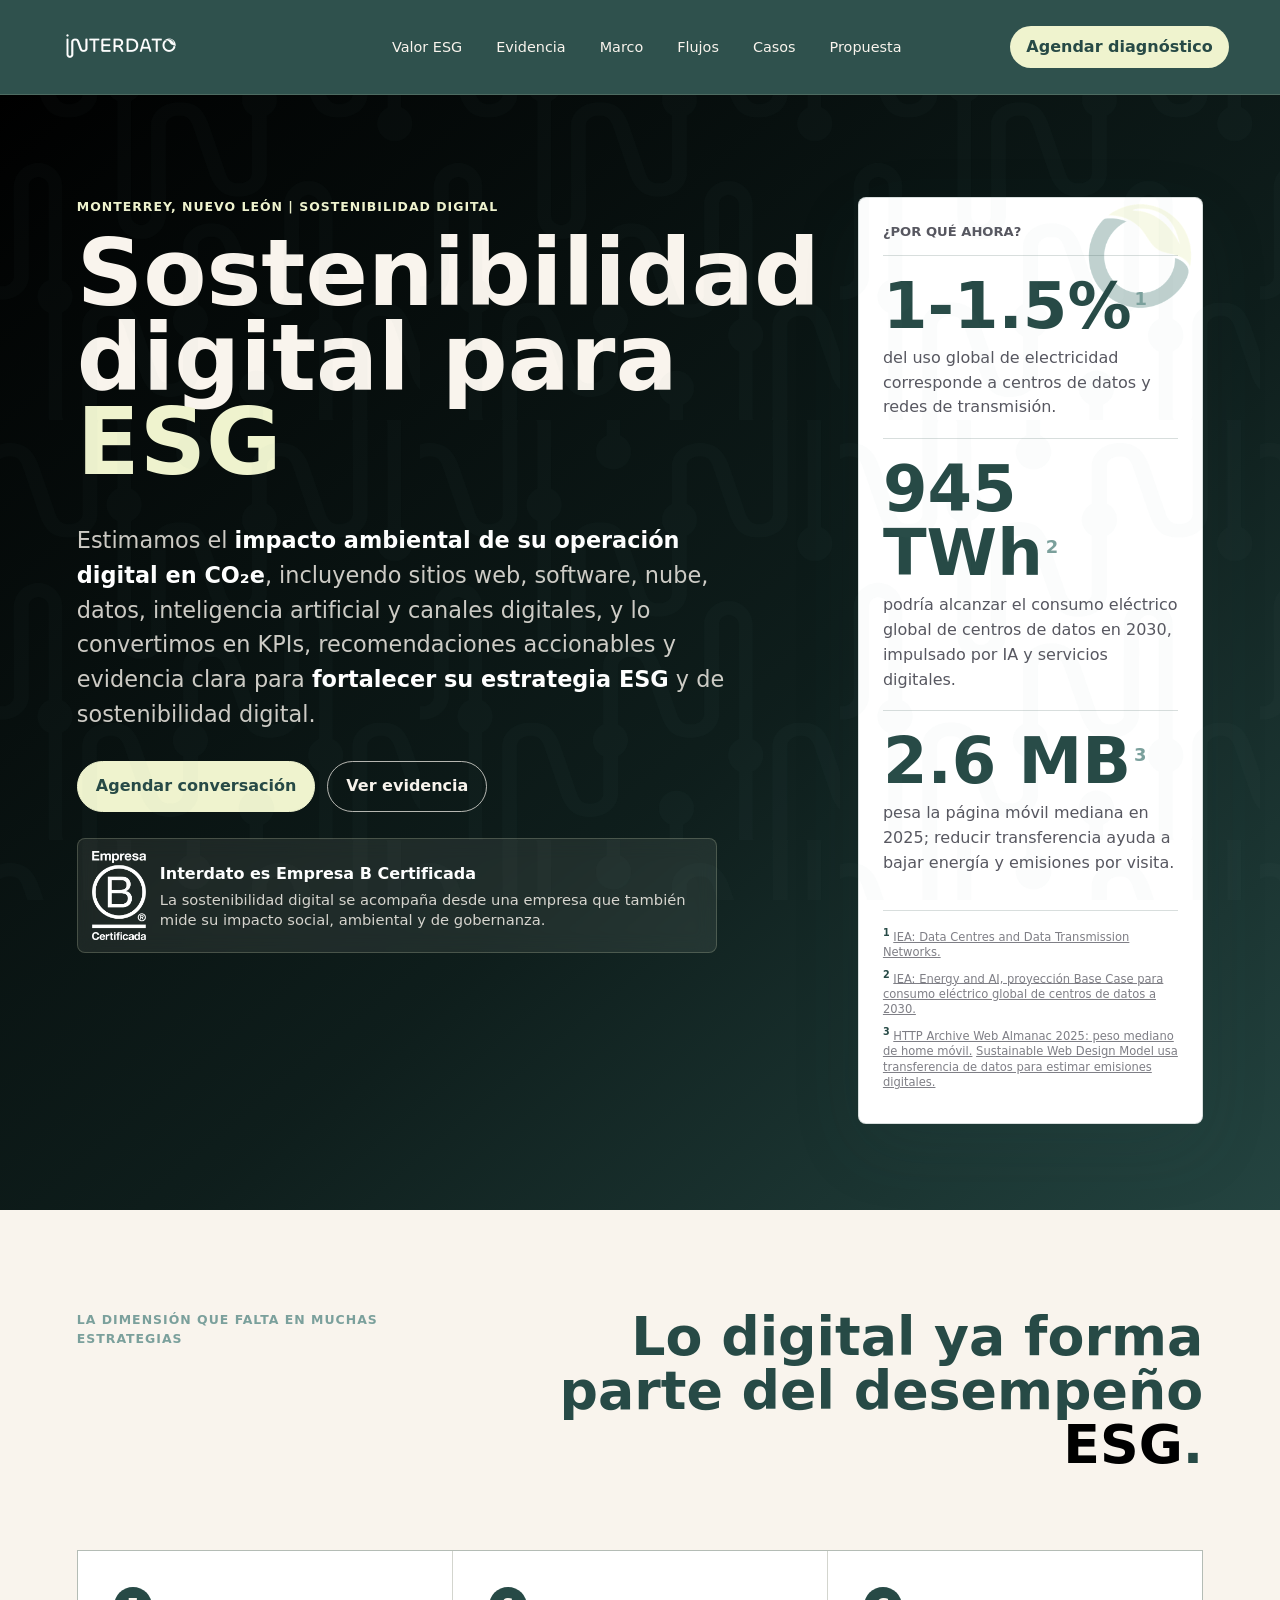
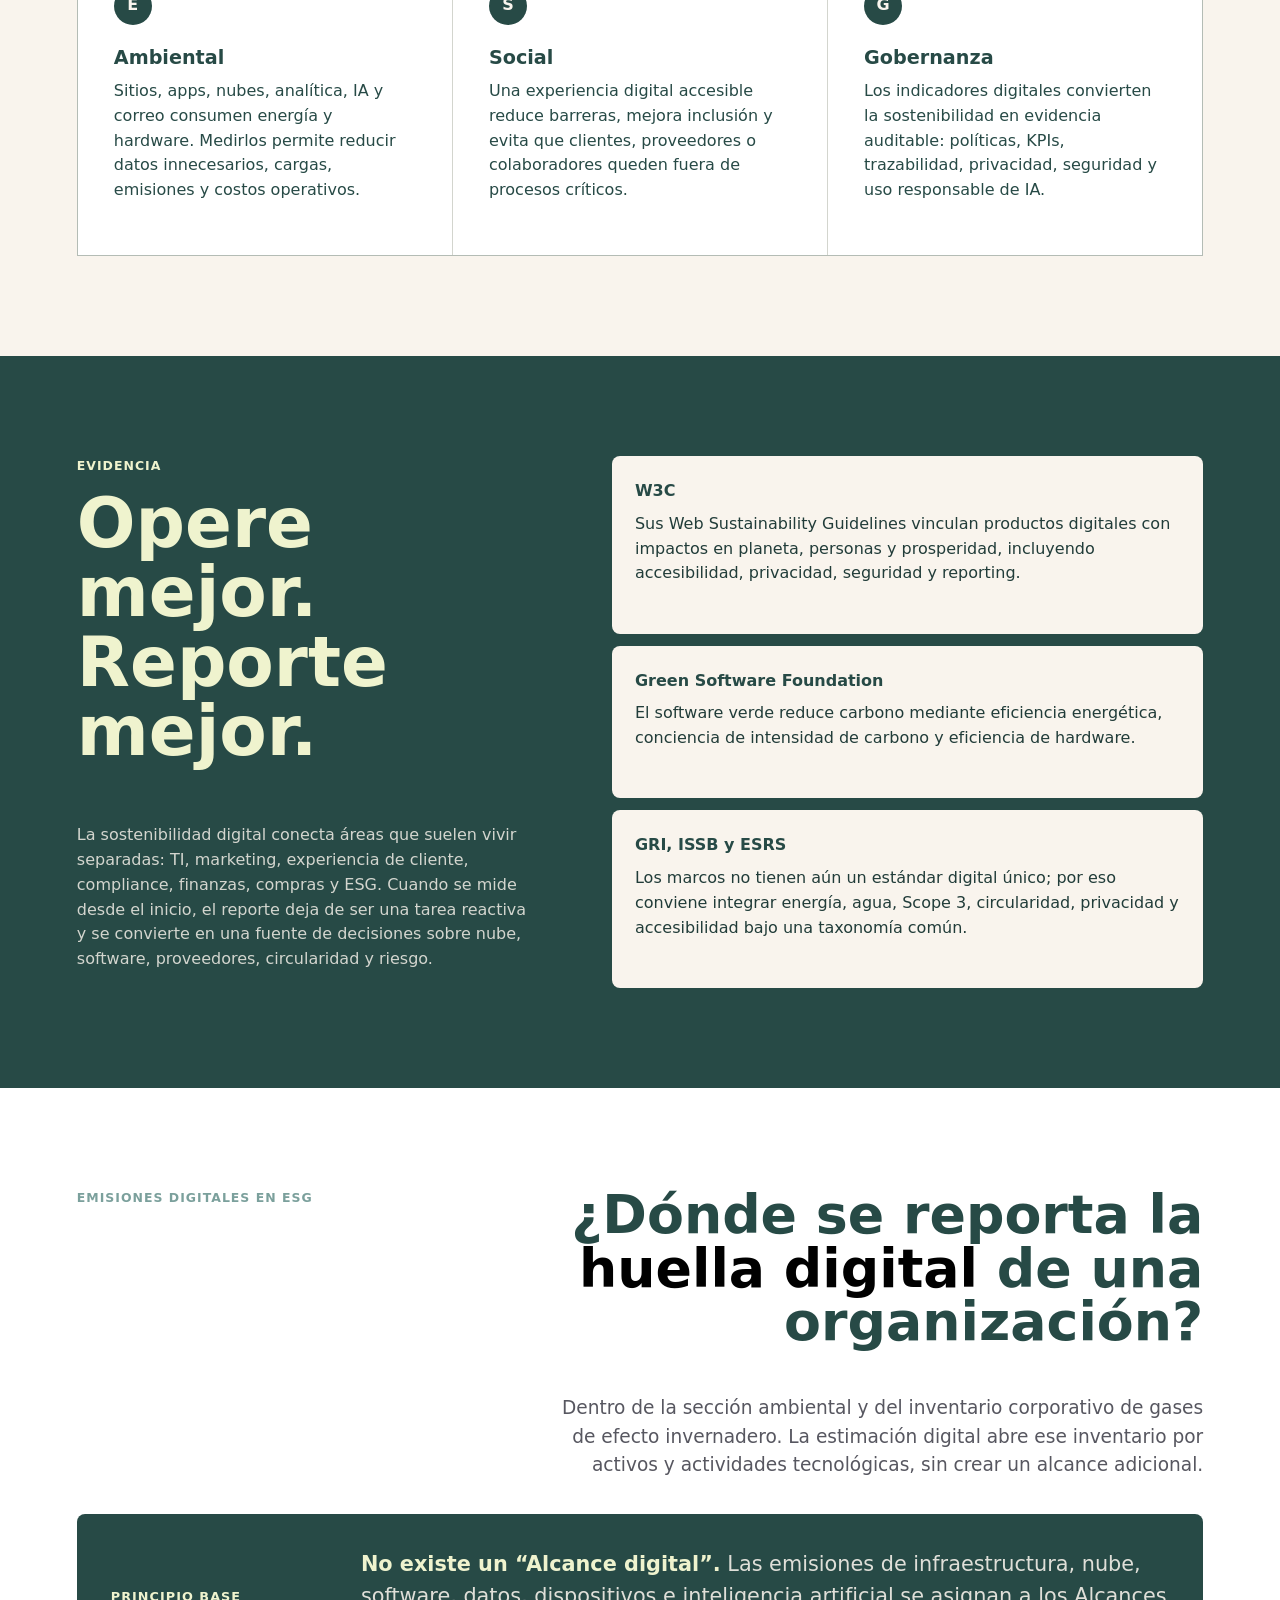
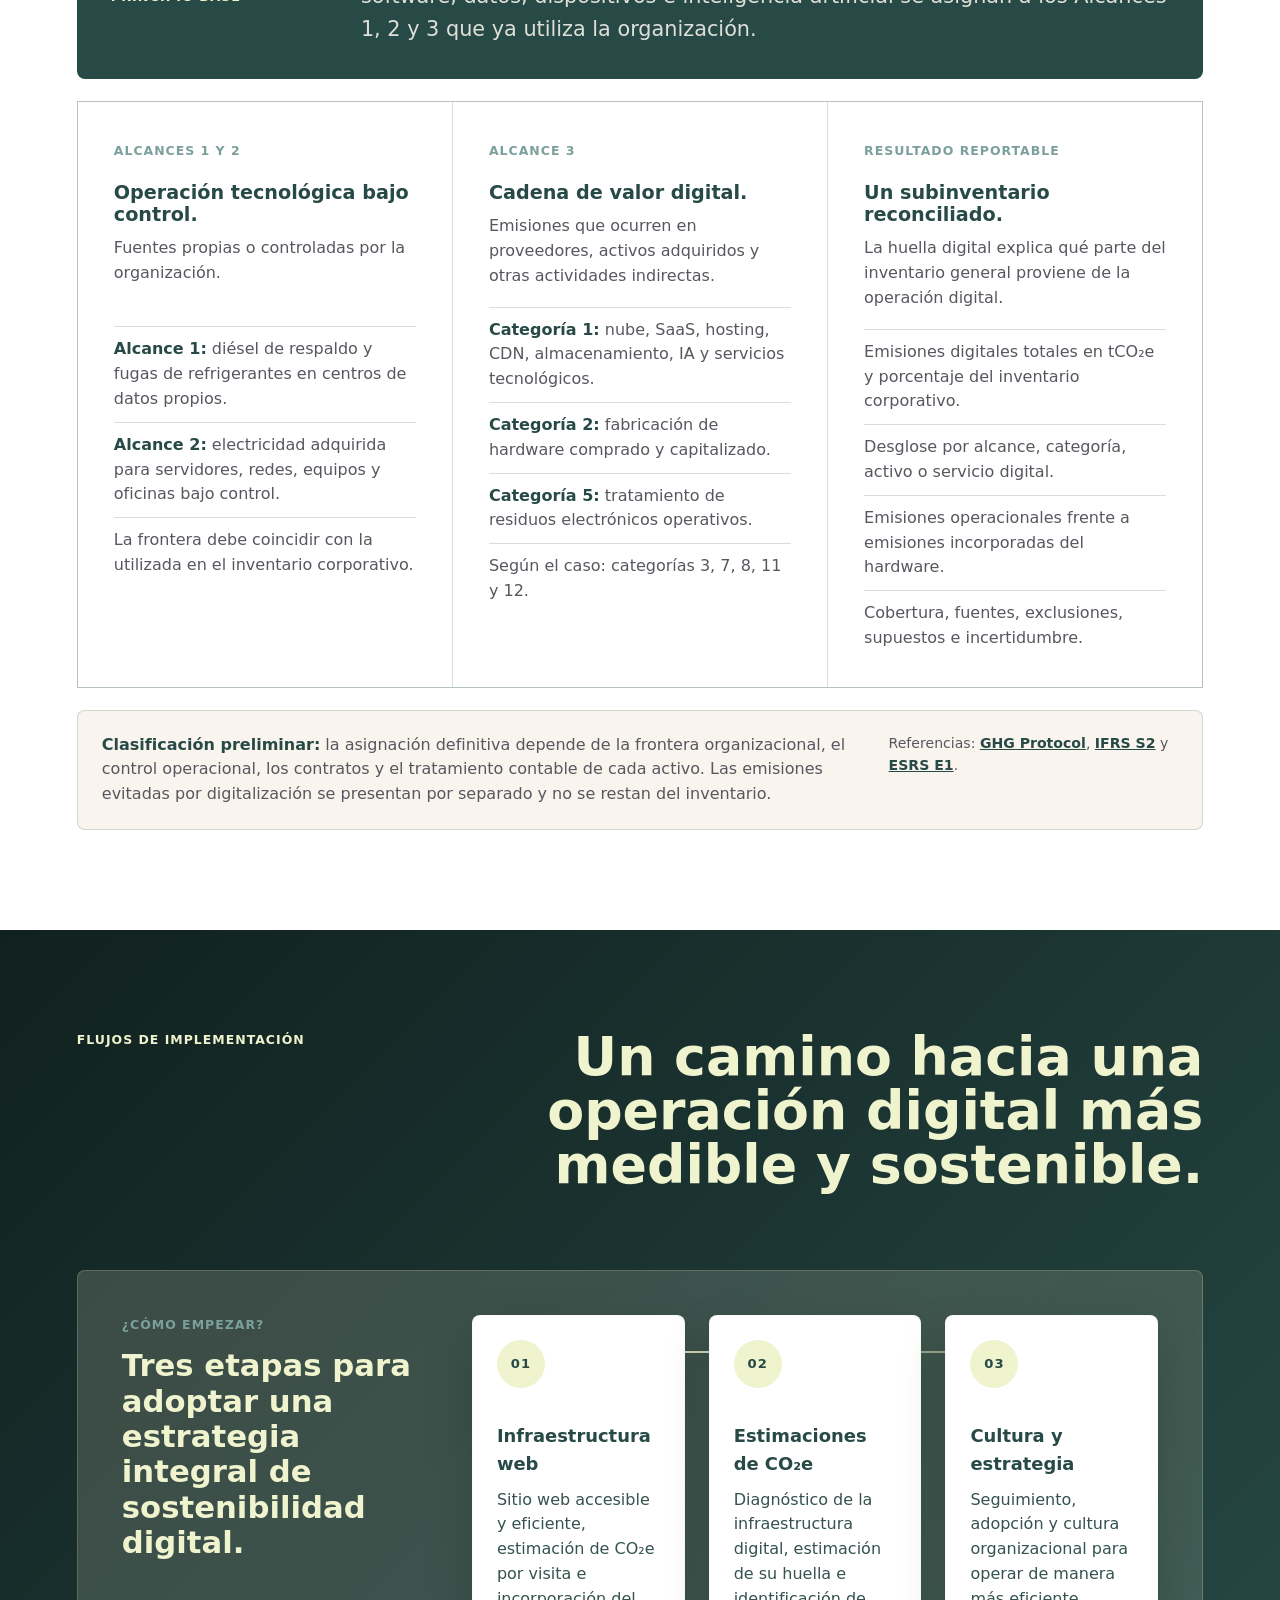
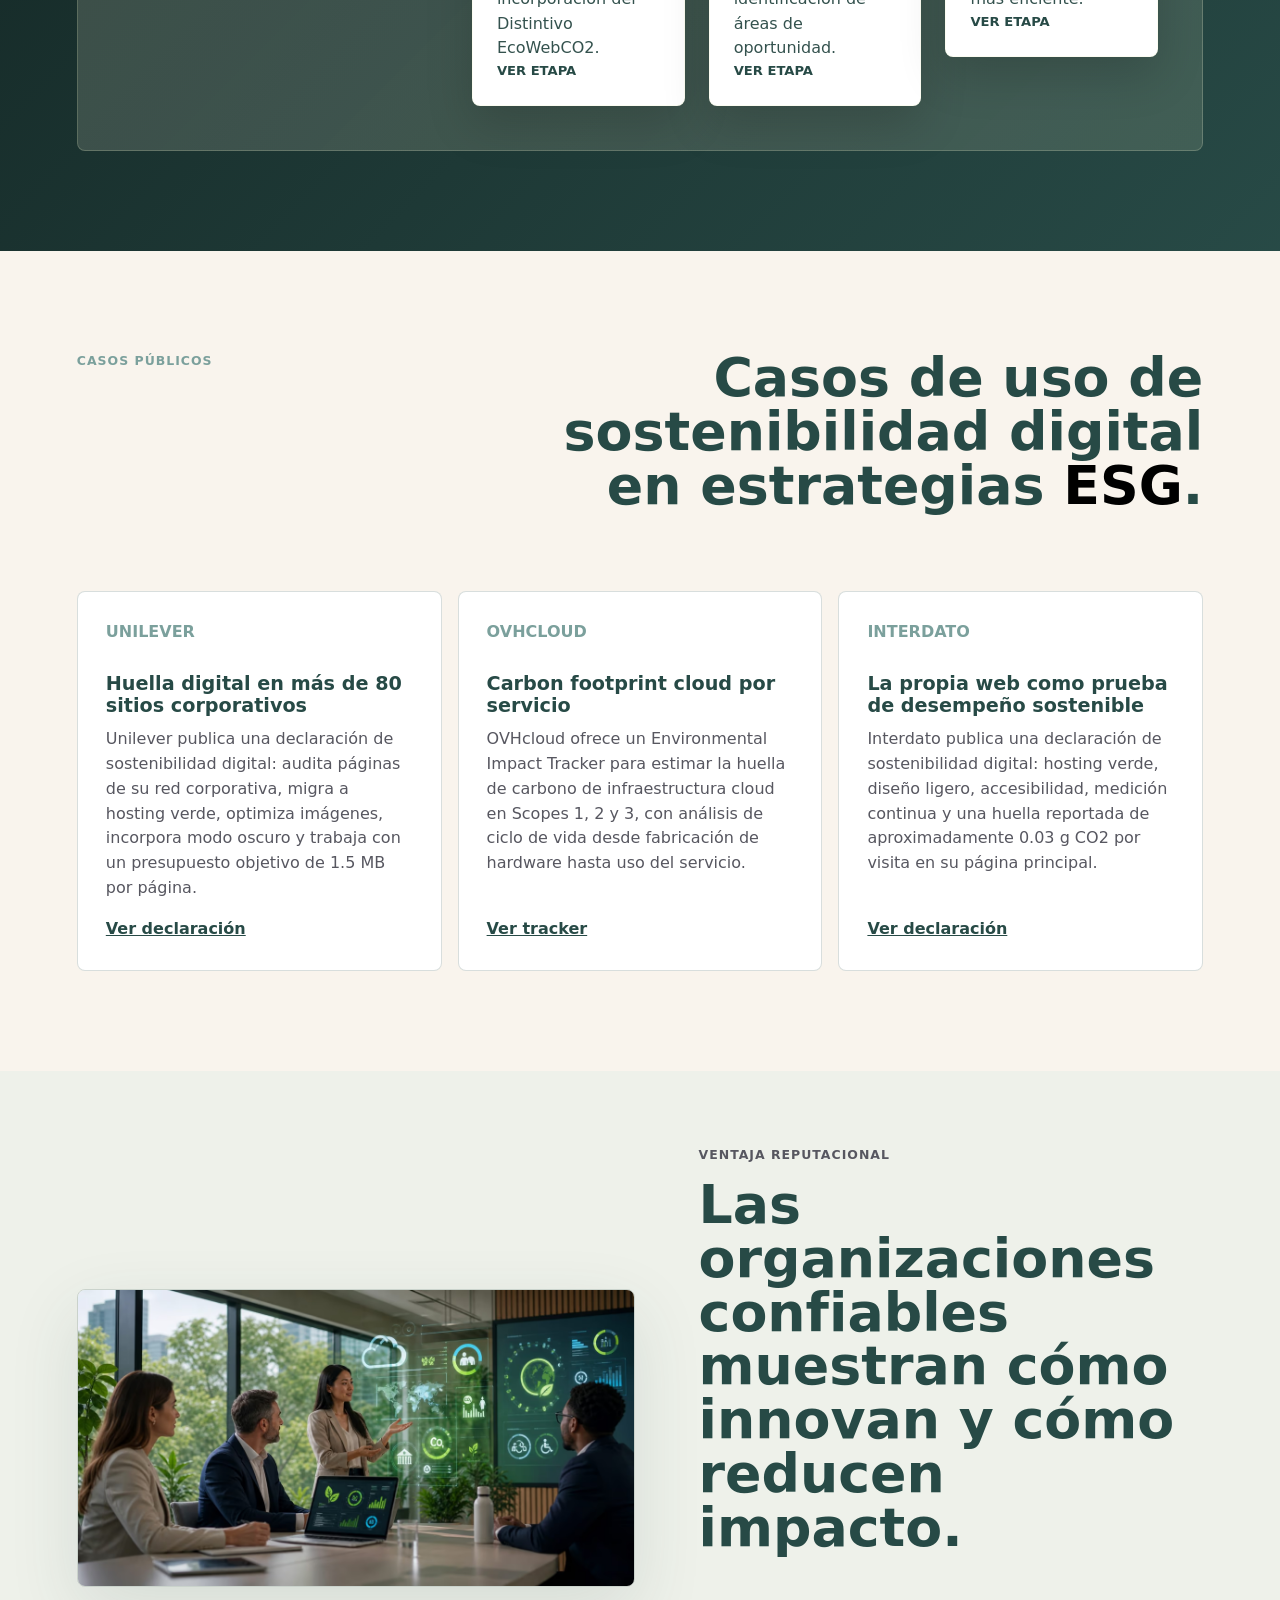
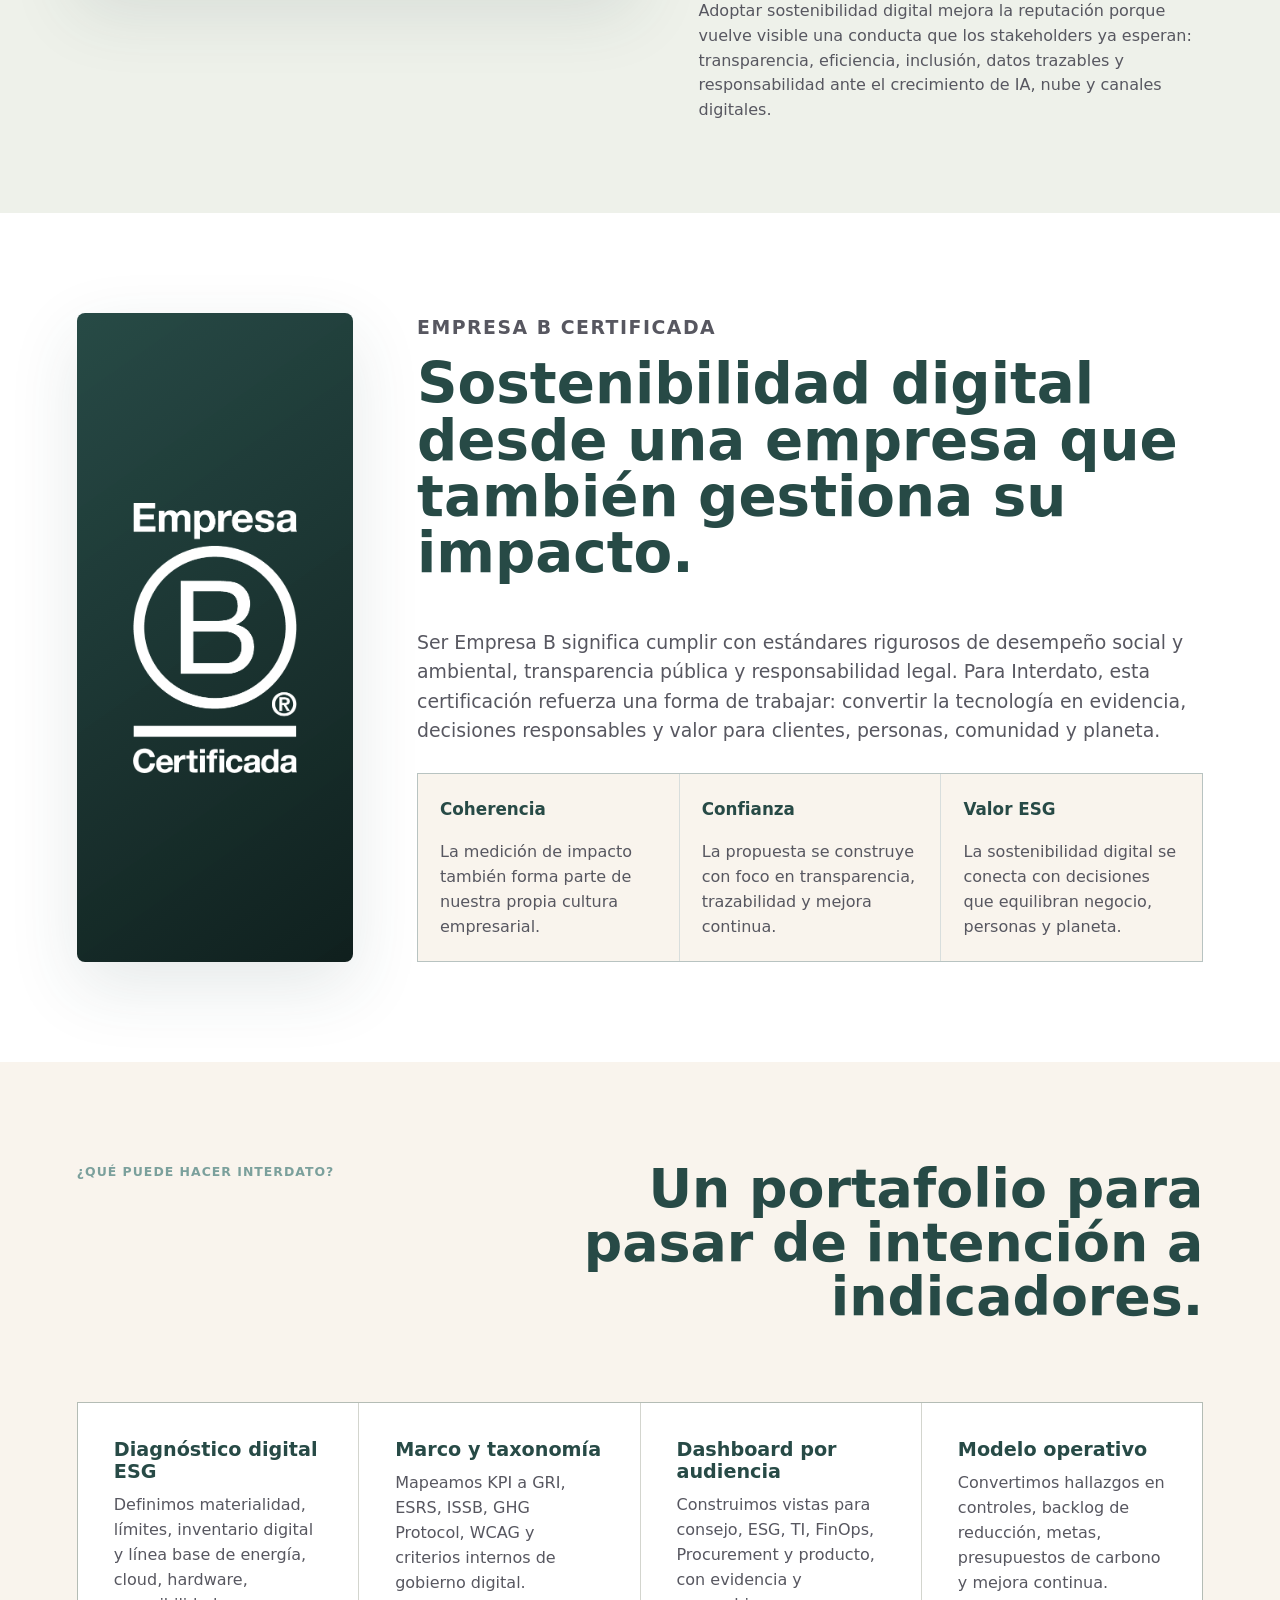
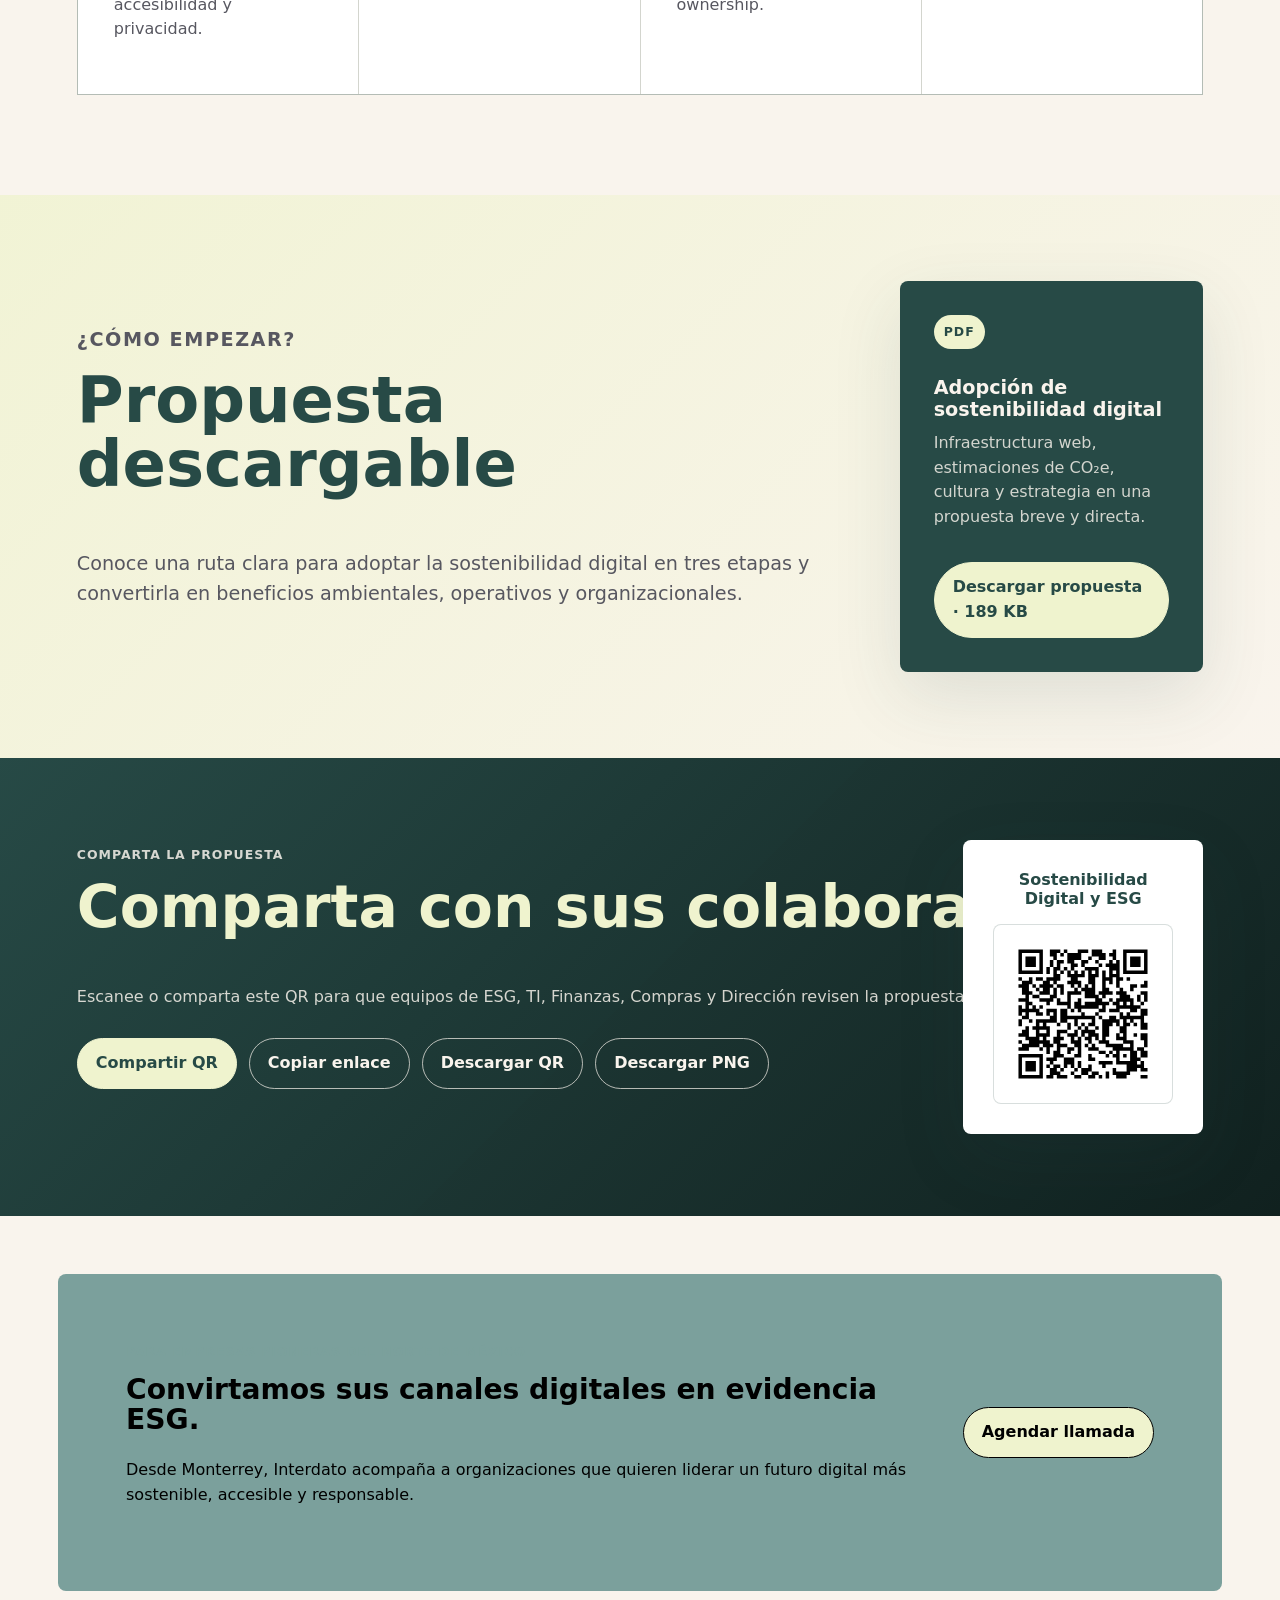
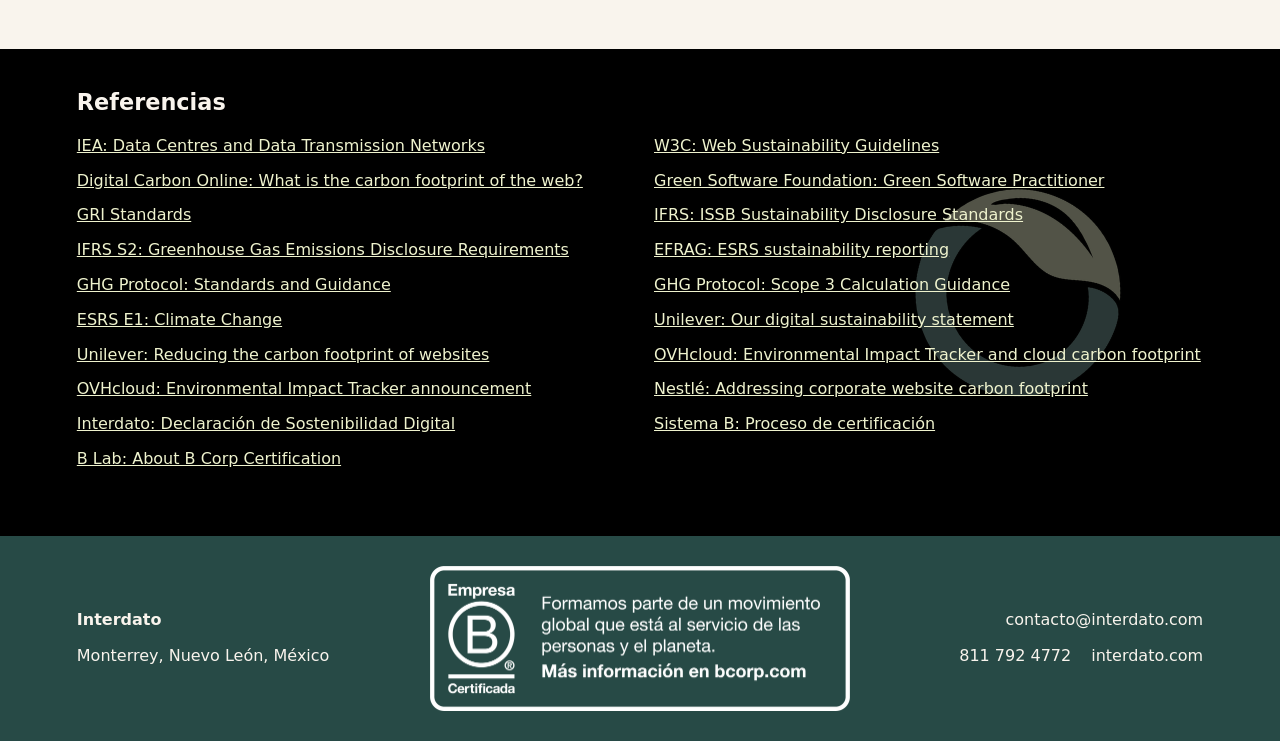
==== commit 6e22d613: "Optimize sustainable web assets" ====
--- a/index.html
+++ b/index.html
@@ -16,17 +16,21 @@
     >
     <meta property="og:type" content="website">
     <meta property="og:url" content="https://interdato-sostenibilidaddigital.github.io/ESG---Sostenibilidad-Digital/">
-    <link rel="stylesheet" href="styles.css?v=20260720-propuesta">
+    <link rel="stylesheet" href="styles.css?v=20260720-sustainable-assets">
   </head>
   <body>
     <header class="site-header">
       <a class="brand" href="https://interdato.com" aria-label="Ir a Interdato.com">
-        <img
-          src="https://cdn.fastpixel.io/fp/ret_img+v_723a+w_560+h_280+q_lossy+to_webp/interdato.com%2Fwp-content%2Fuploads%2F2025%2F09%2FLogo-Interdato-Header.png"
-          alt="Interdato"
-          width="140"
-          height="70"
-        >
+        <picture>
+          <source srcset="assets/branding/interdato-logo.webp" type="image/webp">
+          <img
+            src="assets/branding/interdato-logo.png"
+            alt="Interdato"
+            width="140"
+            height="70"
+            decoding="async"
+          >
+        </picture>
       </a>
       <nav aria-label="Secciones principales">
         <a href="#valor">Valor ESG</a>
@@ -56,7 +60,7 @@
             <a class="button secondary" href="#evidencia">Ver evidencia</a>
           </div>
           <div class="hero-certification" aria-label="Interdato Empresa B Certificada">
-            <img src="assets/branding/empresa-b-certificada-es-white.png" alt="Empresa B Certificada" width="405" height="667">
+            <img src="assets/branding/empresa-b-certificada-es-white.png" alt="Empresa B Certificada" width="405" height="667" decoding="async">
             <div>
               <strong>Interdato es Empresa B Certificada</strong>
               <span>La sostenibilidad digital se acompaña desde una empresa que también mide su impacto social, ambiental y de gobernanza.</span>
@@ -389,13 +393,18 @@
       </section>
 
       <section class="visual-proof" aria-label="Portafolio Interdato">
-        <img
-          src="assets/reputacion-digital-esg.jpg"
-          alt="Equipo corporativo revisando indicadores ESG de sostenibilidad digital"
-          loading="lazy"
-          width="1717"
-          height="916"
-        >
+        <picture>
+          <source srcset="assets/reputacion-digital-esg.avif" type="image/avif">
+          <source srcset="assets/reputacion-digital-esg.webp" type="image/webp">
+          <img
+            src="assets/reputacion-digital-esg.jpg"
+            alt="Equipo corporativo revisando indicadores ESG de sostenibilidad digital"
+            loading="lazy"
+            decoding="async"
+            width="1200"
+            height="640"
+          >
+        </picture>
         <div>
           <p class="eyebrow">Ventaja reputacional</p>
           <h2>Las organizaciones confiables muestran cómo innovan y cómo reducen impacto.</h2>
@@ -409,7 +418,7 @@
 
       <section class="section bcorp-section" aria-labelledby="bcorp-title">
         <div class="bcorp-mark">
-          <img src="assets/branding/empresa-b-certificada-es-white.png" alt="Empresa B Certificada" width="405" height="667" loading="lazy">
+          <img src="assets/branding/empresa-b-certificada-es-white.png" alt="Empresa B Certificada" width="405" height="667" loading="lazy" decoding="async">
         </div>
         <div class="bcorp-copy">
           <p class="eyebrow">Empresa B Certificada</p>
@@ -475,7 +484,7 @@
           <span>PDF</span>
           <h3>Adopción de sostenibilidad digital</h3>
           <p>Infraestructura web, estimaciones de CO₂e, cultura y estrategia en una propuesta breve y directa.</p>
-          <a class="button primary" href="assets/propuesta-sostenibilidad-digital.pdf" download="propuesta-adopcion-sostenibilidad-digital.pdf">Descargar propuesta</a>
+          <a class="button primary" href="assets/propuesta-sostenibilidad-digital.pdf" download="propuesta-adopcion-sostenibilidad-digital.pdf" aria-label="Descargar propuesta, PDF de 189 KB">Descargar propuesta · 189 KB</a>
         </div>
       </section>
 
@@ -500,6 +509,7 @@
             width="220"
             height="220"
             loading="lazy"
+            decoding="async"
           >
         </figure>
       </section>
@@ -554,13 +564,17 @@
         rel="noopener"
         aria-label="Conoce más sobre el movimiento global de Empresas B"
       >
-        <img
-          src="assets/branding/empresa-b-personas-planeta-es-white.png"
-          alt="Empresa B Certificada. Formamos parte de un movimiento global que está al servicio de las personas y el planeta. Más información en bcorp.com"
-          width="2553"
-          height="884"
-          loading="lazy"
-        >
+        <picture>
+          <source srcset="assets/branding/empresa-b-personas-planeta-es-white.webp" type="image/webp">
+          <img
+            src="assets/branding/empresa-b-personas-planeta-es-white.png"
+            alt="Empresa B Certificada. Formamos parte de un movimiento global que está al servicio de las personas y el planeta. Más información en bcorp.com"
+            width="840"
+            height="291"
+            loading="lazy"
+            decoding="async"
+          >
+        </picture>
       </a>
       <div class="footer-contact">
         <a href="mailto:contacto@interdato.com">contacto@interdato.com</a>
--- a/styles.css
+++ b/styles.css
@@ -1361,6 +1361,14 @@
     position: absolute;
     top: 24px;
     left: 0;
+    margin-bottom: 0;
+    letter-spacing: 0;
+    line-height: 1;
+    text-align: center;
+  }
+
+  .starter-card strong {
+    margin-top: 22px;
   }
 
   .case-list article {
@@ -1488,3 +1496,17 @@
     font-size: 1.34rem;
   }
 }
+
+@media (prefers-reduced-motion: reduce) {
+  html {
+    scroll-behavior: auto;
+  }
+
+  *,
+  *::before,
+  *::after {
+    animation-duration: 0.01ms !important;
+    animation-iteration-count: 1 !important;
+    transition-duration: 0.01ms !important;
+  }
+}
